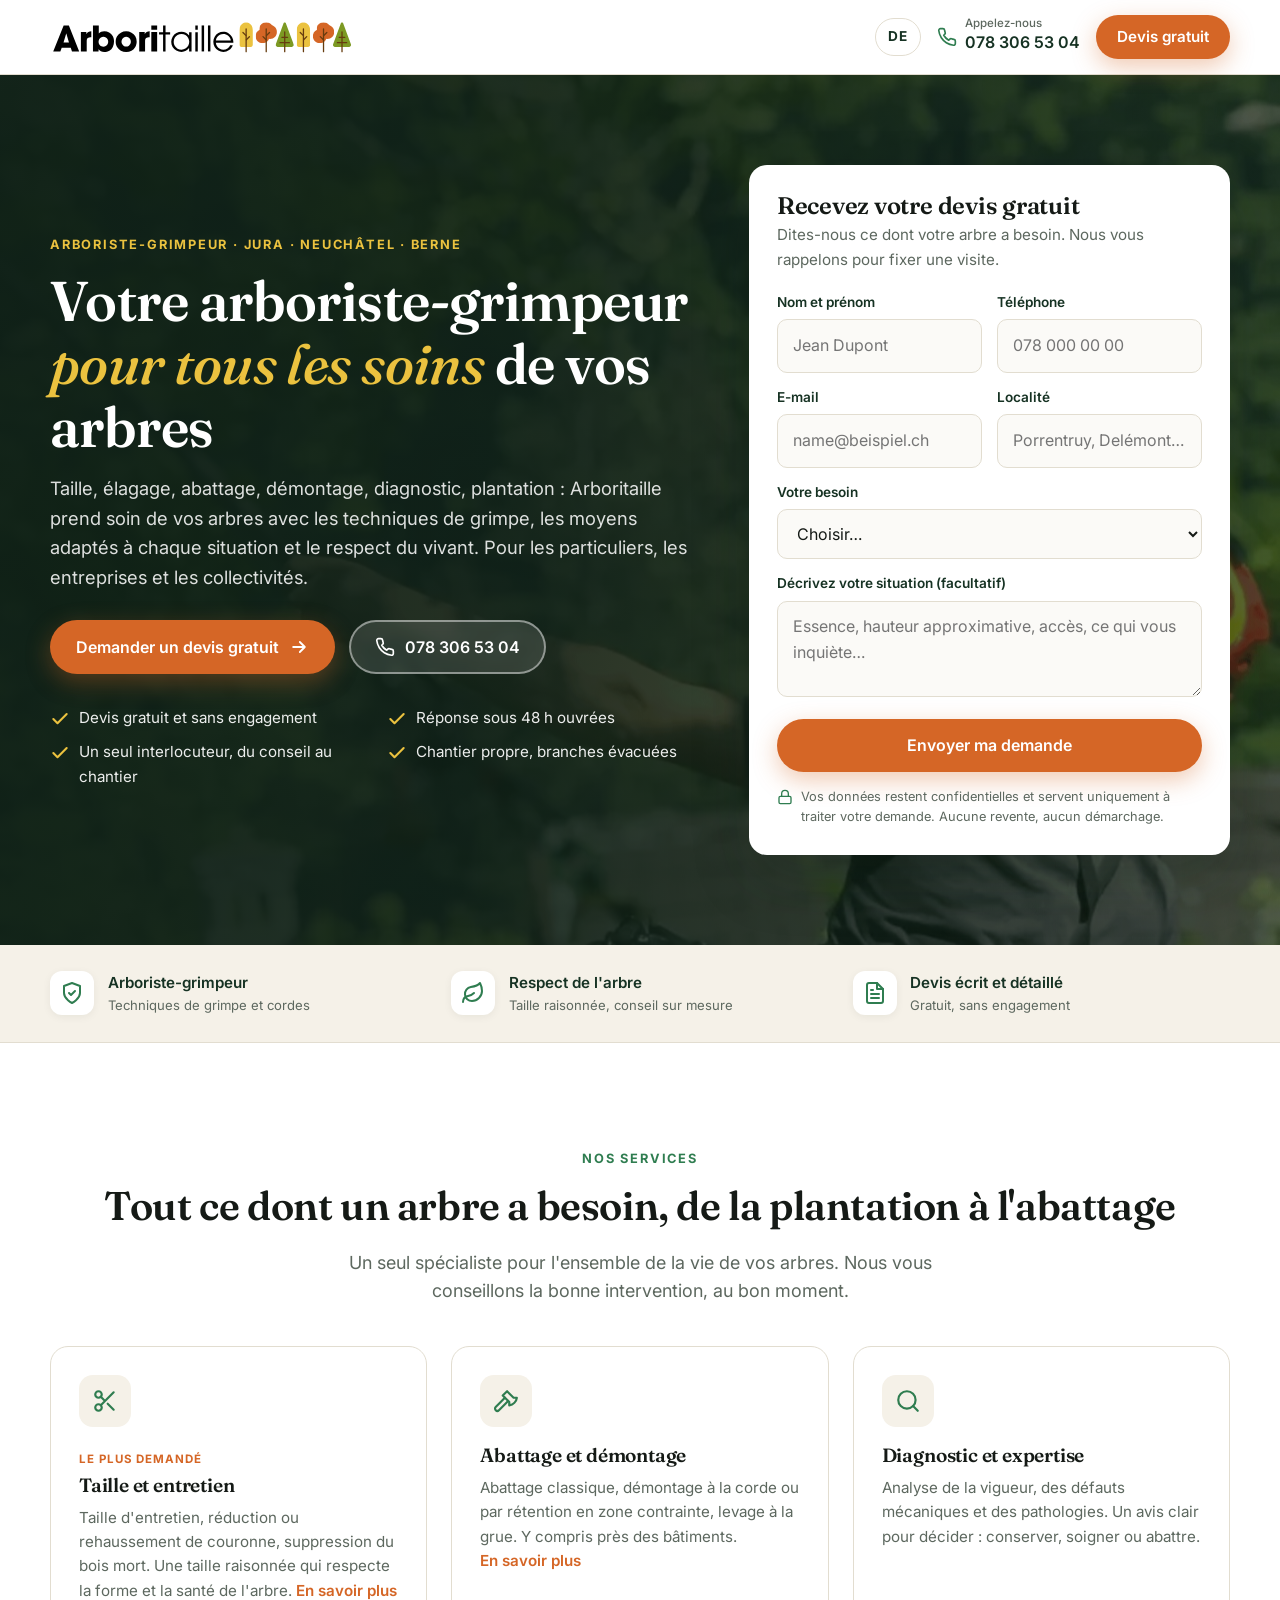
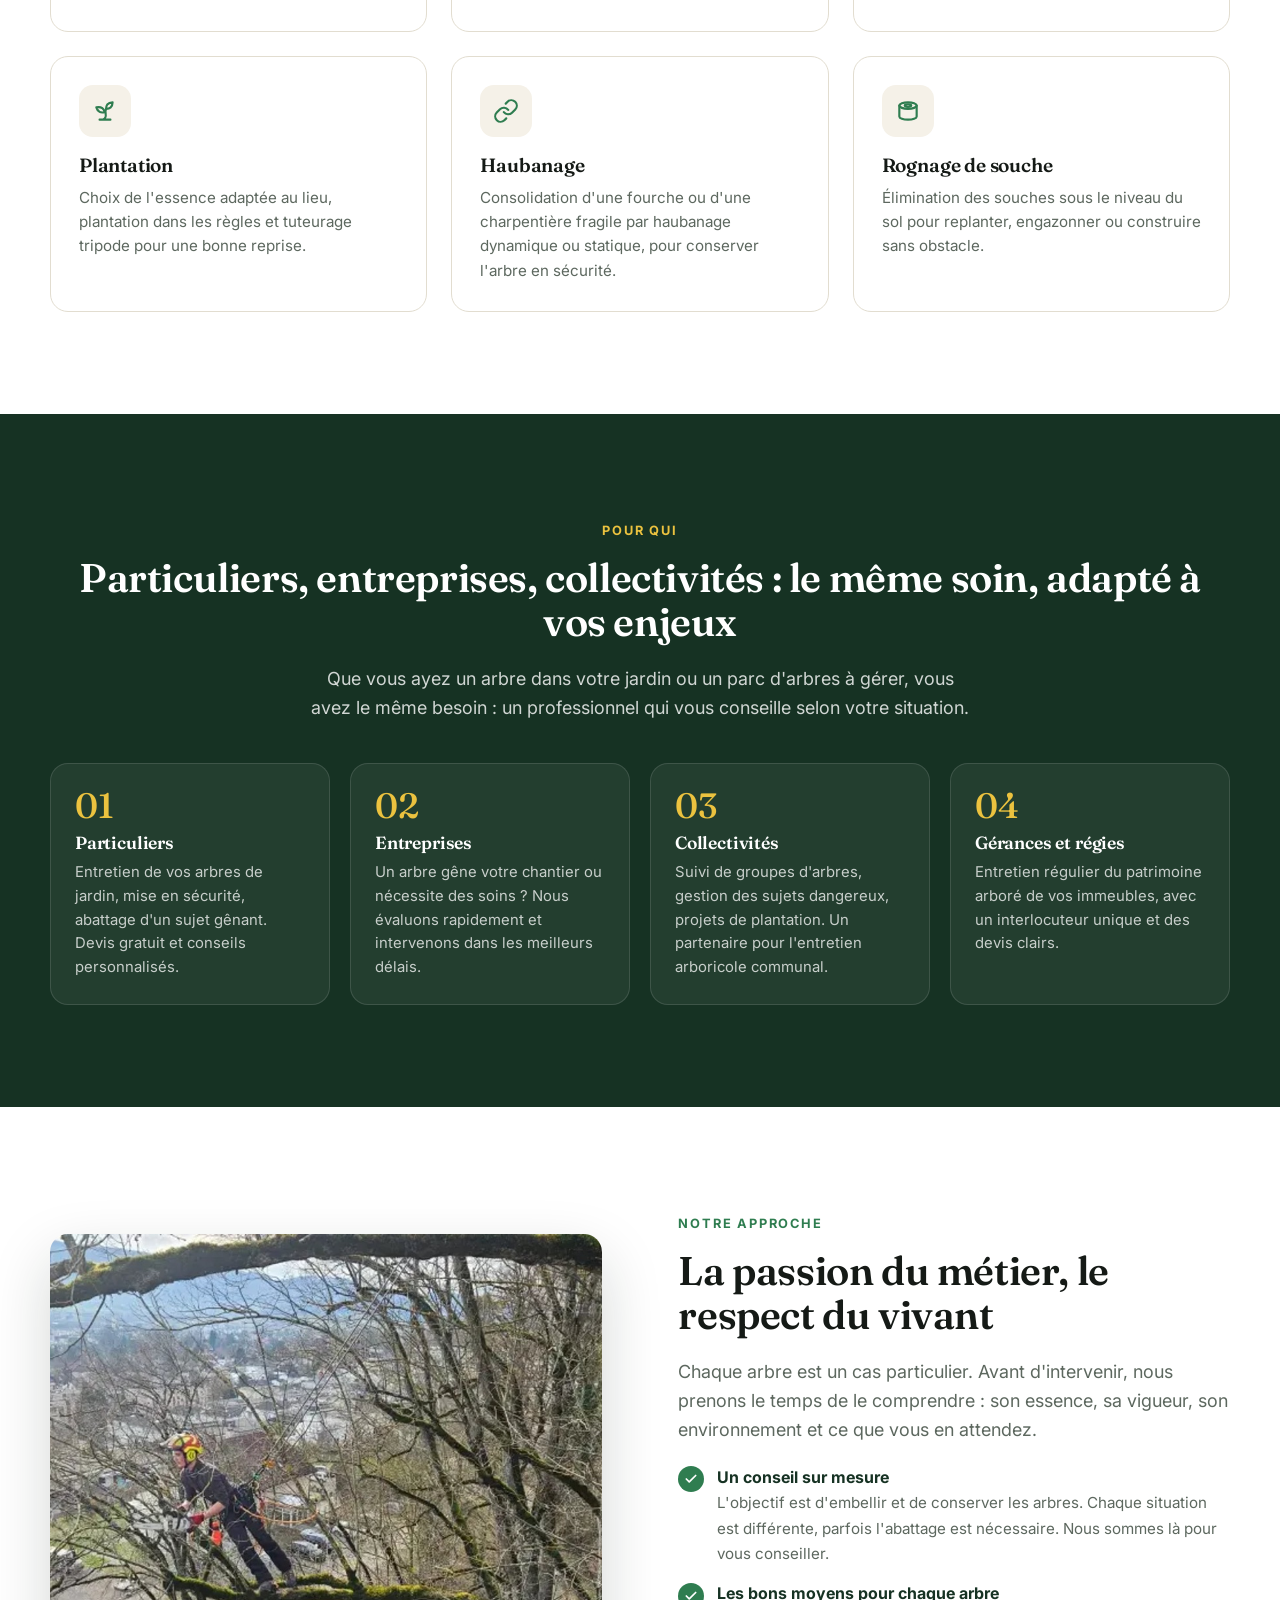
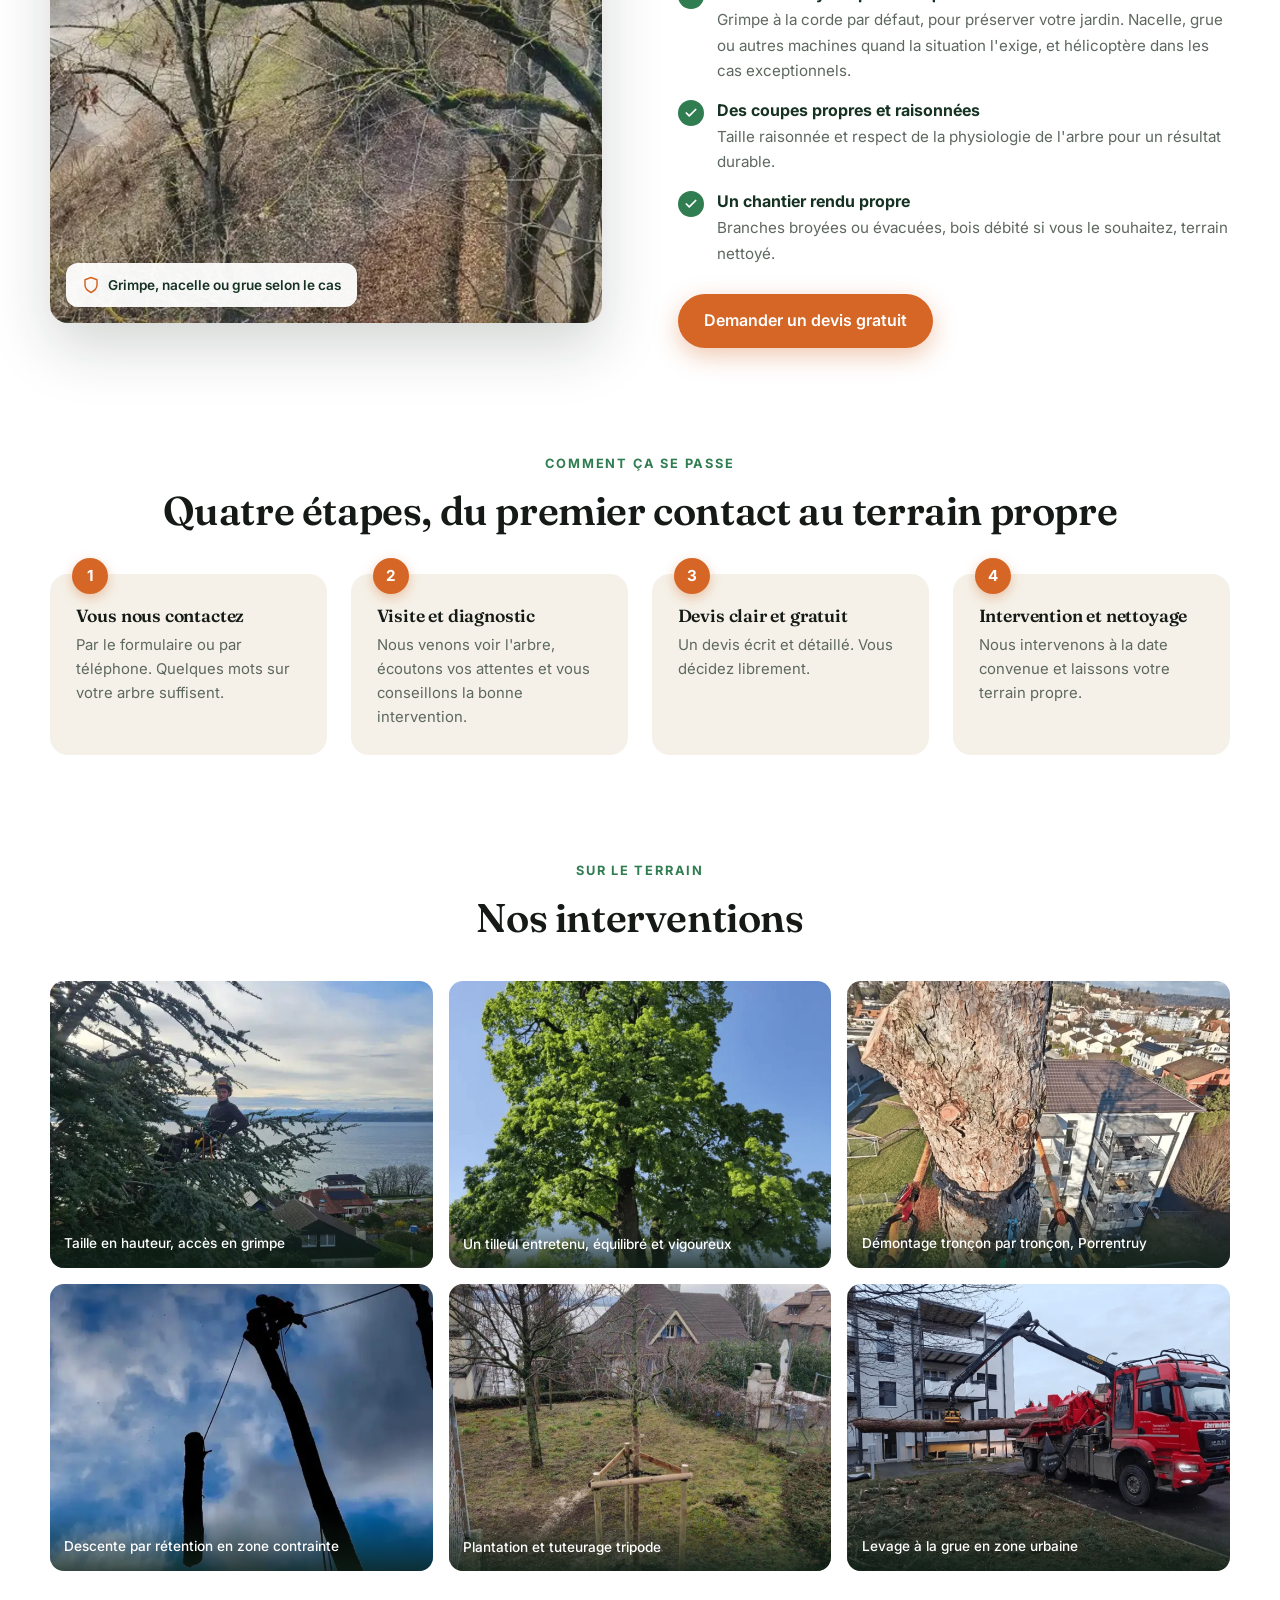
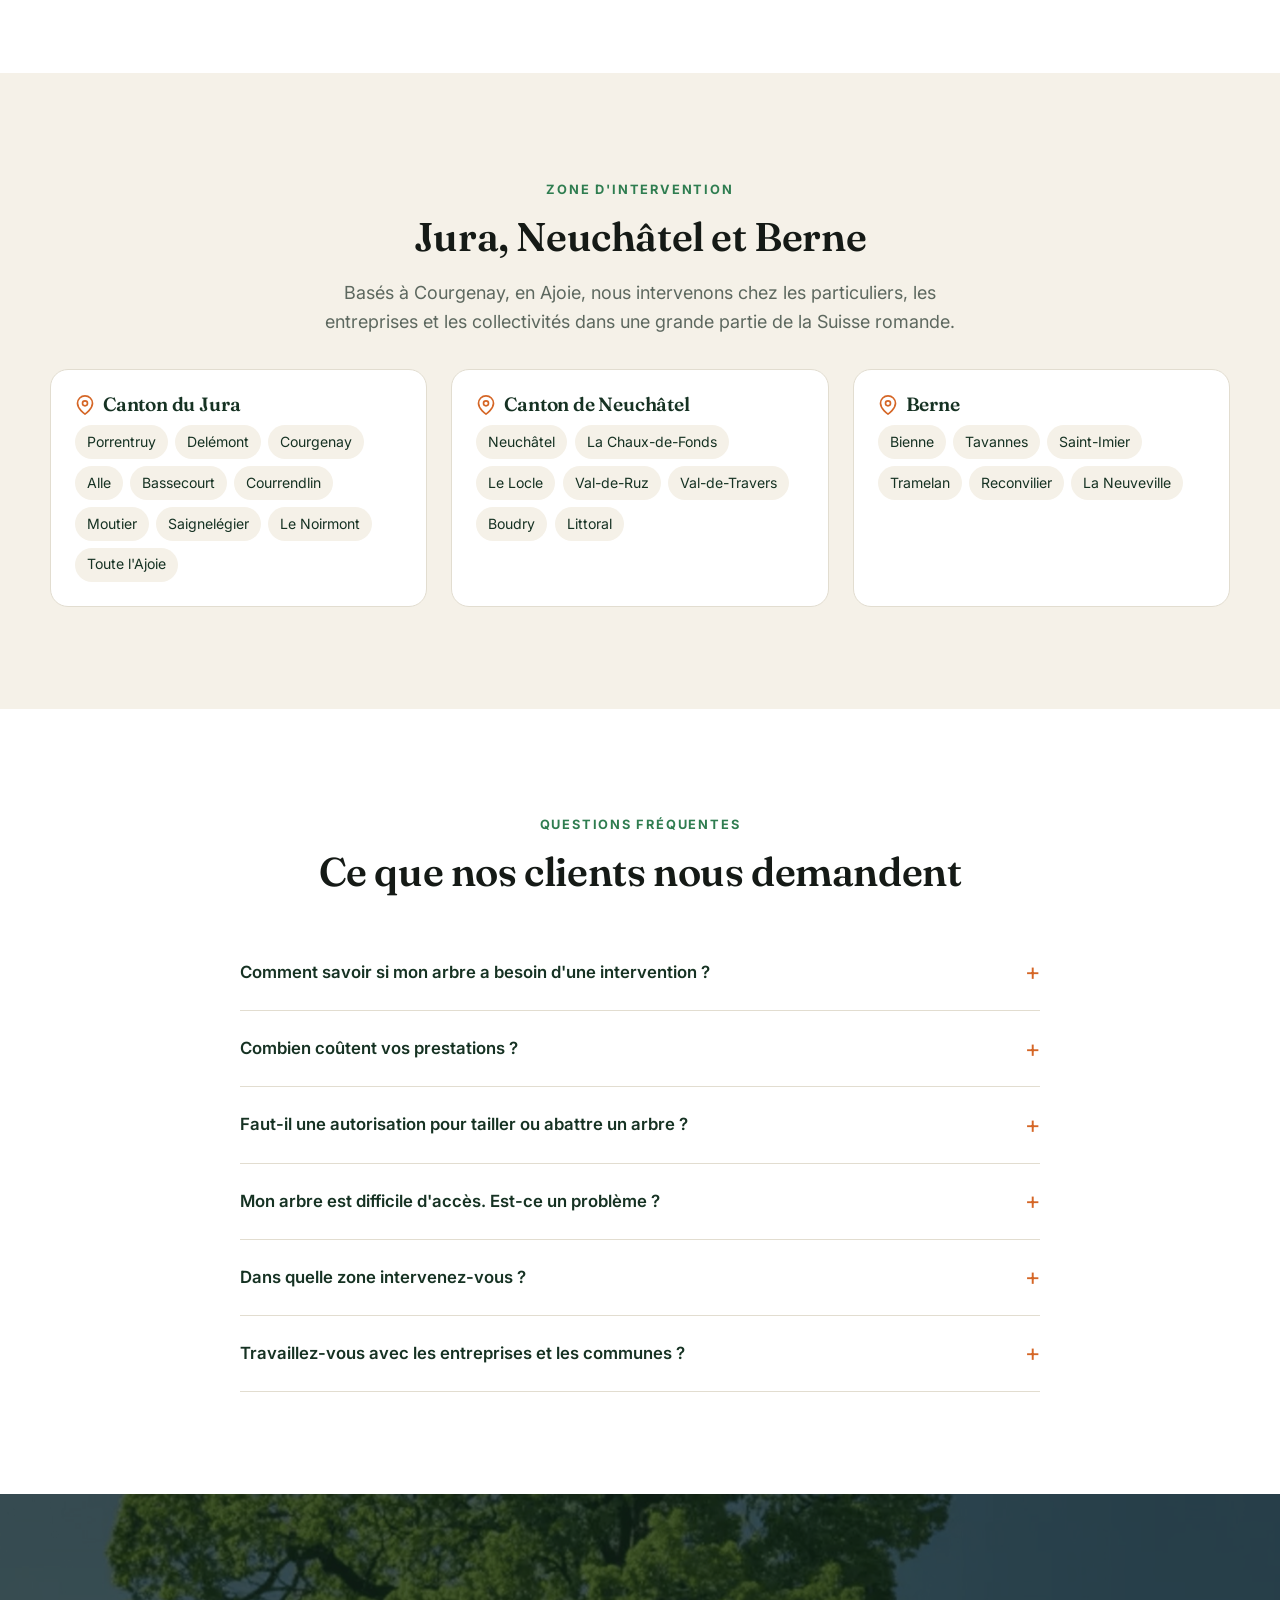
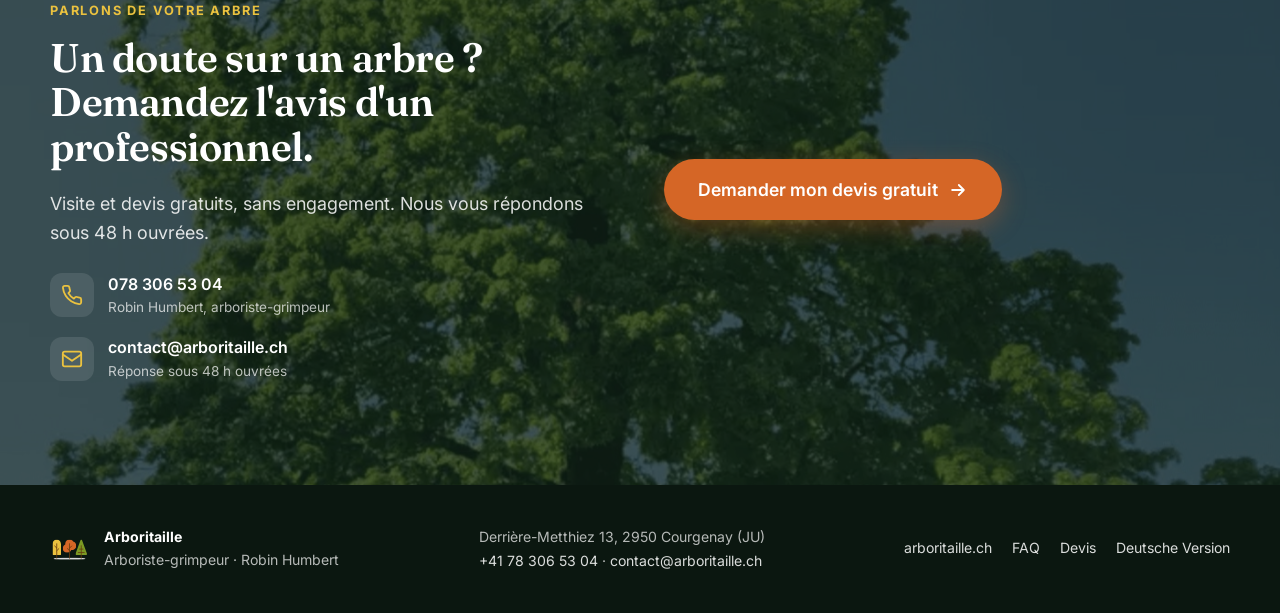
==== index.html @ 7ffaaeb6 "Version allemande (de-CH) des trois pages, sélecteur de langue, générateur unifié FR/DE Co-Authored-" ====
<!DOCTYPE html>
<html lang="fr-CH">
<head>
<meta charset="utf-8">
<meta name="viewport" content="width=device-width, initial-scale=1">
<title>Arboriste-grimpeur Jura, Neuchâtel, Berne – Taille, abattage, soins aux arbres | Arboritaille</title>
<meta name="description" content="Arboritaille, arboriste-grimpeur à Courgenay : taille, élagage, abattage, démontage, diagnostic et plantation d'arbres. Devis gratuit dans le Jura, Neuchâtel et Berne.">
<meta name="robots" content="noindex, follow">
<link rel="alternate" hreflang="fr-CH" href="https://page.arboritaille.ch/index.html">
<link rel="alternate" hreflang="de-CH" href="https://page.arboritaille.ch/de/index.html">
<link rel="icon" href="img/logo-entreprise-icon-sans-fond.svg" type="image/svg+xml">
<link rel="preconnect" href="https://fonts.googleapis.com">
<link rel="preconnect" href="https://fonts.gstatic.com" crossorigin>
<link href="https://fonts.googleapis.com/css2?family=Fraunces:opsz,wght@9..144,500;9..144,600;9..144,700&family=Inter:wght@400;500;600;700&display=swap" rel="stylesheet">
<link rel="stylesheet" href="style.css">
<!-- Google Tag Manager : remplacer GTM-XXXXXXX par l'ID du conteneur -->
<!--
<script>(function(w,d,s,l,i){w[l]=w[l]||[];w[l].push({'gtm.start':new Date().getTime(),event:'gtm.js'});var f=d.getElementsByTagName(s)[0],j=d.createElement(s),dl=l!='dataLayer'?'&l='+l:'';j.async=true;j.src='https://www.googletagmanager.com/gtm.js?id='+i+dl;f.parentNode.insertBefore(j,f);})(window,document,'script','dataLayer','GTM-XXXXXXX');</script>
-->
</head>
<body>
<header class="header">
  <div class="wrap">
    <a class="logo" href="#top" aria-label="Arboritaille">
      <img src="img/logo-site-arboritaille-sans-ombre.svg" alt="Arboritaille" width="200" height="38">
    </a>
    <div class="header-cta">
      <a class="lang-switch" href="de/index.html" title="Deutsche Version" hreflang="de-CH">DE</a>
      <a class="header-phone" href="tel:+41783065304"><svg viewBox="0 0 24 24" fill="none" stroke="currentColor" stroke-width="2" stroke-linecap="round" stroke-linejoin="round"><path d="M22 16.92v3a2 2 0 0 1-2.18 2 19.8 19.8 0 0 1-8.63-3.07 19.5 19.5 0 0 1-6-6A19.8 19.8 0 0 1 2.12 4.18 2 2 0 0 1 4.11 2h3a2 2 0 0 1 2 1.72c.13.96.36 1.9.7 2.81a2 2 0 0 1-.45 2.11L8.09 9.91a16 16 0 0 0 6 6l1.27-1.27a2 2 0 0 1 2.11-.45c.91.34 1.85.57 2.81.7A2 2 0 0 1 22 16.92z"/></svg><span><small>Appelez-nous</small>078 306 53 04</span></a>
      <a class="btn btn-primary" href="#devis">Devis gratuit</a>
    </div>
  </div>
</header>

<main id="top">

<section class="hero">
  <img class="hero-bg" src="img/arboriste_grimpeur-19.jpg" alt="" fetchpriority="high" style="object-position:62% 30%">
  <div class="wrap">
    <div>
      <span class="eyebrow" style="color:var(--yellow)">Arboriste-grimpeur · Jura · Neuchâtel · Berne</span>
      <h1>Votre arboriste-grimpeur <em>pour tous les soins</em> de vos arbres</h1>
      <p class="lead">Taille, élagage, abattage, démontage, diagnostic, plantation : Arboritaille prend soin de vos arbres avec les techniques de grimpe, les moyens adaptés à chaque situation et le respect du vivant. Pour les particuliers, les entreprises et les collectivités.</p>
      <div class="hero-actions">
        <a class="btn btn-primary" href="#devis">Demander un devis gratuit <svg viewBox="0 0 24 24" fill="none" stroke="currentColor" stroke-width="2.2" stroke-linecap="round" stroke-linejoin="round"><path d="M5 12h14M13 6l6 6-6 6"/></svg></a>
        <a class="btn btn-ghost" href="tel:+41783065304"><svg viewBox="0 0 24 24" fill="none" stroke="currentColor" stroke-width="2" stroke-linecap="round" stroke-linejoin="round"><path d="M22 16.92v3a2 2 0 0 1-2.18 2 19.8 19.8 0 0 1-8.63-3.07 19.5 19.5 0 0 1-6-6A19.8 19.8 0 0 1 2.12 4.18 2 2 0 0 1 4.11 2h3a2 2 0 0 1 2 1.72c.13.96.36 1.9.7 2.81a2 2 0 0 1-.45 2.11L8.09 9.91a16 16 0 0 0 6 6l1.27-1.27a2 2 0 0 1 2.11-.45c.91.34 1.85.57 2.81.7A2 2 0 0 1 22 16.92z"/></svg> 078 306 53 04</a>
      </div>
      
      <ul class="hero-points"><li><svg viewBox="0 0 24 24" fill="none" stroke="currentColor" stroke-width="2.5" stroke-linecap="round" stroke-linejoin="round"><path d="M20 6 9 17l-5-5"/></svg>Devis gratuit et sans engagement</li><li><svg viewBox="0 0 24 24" fill="none" stroke="currentColor" stroke-width="2.5" stroke-linecap="round" stroke-linejoin="round"><path d="M20 6 9 17l-5-5"/></svg>Réponse sous 48 h ouvrées</li><li><svg viewBox="0 0 24 24" fill="none" stroke="currentColor" stroke-width="2.5" stroke-linecap="round" stroke-linejoin="round"><path d="M20 6 9 17l-5-5"/></svg>Un seul interlocuteur, du conseil au chantier</li><li><svg viewBox="0 0 24 24" fill="none" stroke="currentColor" stroke-width="2.5" stroke-linecap="round" stroke-linejoin="round"><path d="M20 6 9 17l-5-5"/></svg>Chantier propre, branches évacuées</li></ul>
    </div>
    <div class="form-card" id="devis">
      <h2>Recevez votre devis gratuit</h2>
      <p class="sub">Dites-nous ce dont votre arbre a besoin. Nous vous rappelons pour fixer une visite.</p>
      <form action="https://formsubmit.co/contact@arboritaille.ch" method="POST">
        <input type="hidden" name="_subject" value="Nouvelle demande de devis – Arboritaille">
        <input type="hidden" name="_template" value="table">
        <input type="hidden" name="_captcha" value="false">
        <input type="hidden" name="_next" value="https://page.arboritaille.ch/merci.html?lp=index">
        <input type="hidden" name="Source" value="Landing page Google Ads – index">
        <input type="hidden" name="Langue du client" value="Français">
        <input type="text" name="_honey" class="honeypot" tabindex="-1" autocomplete="off">
        <div class="field-row">
          <div class="field"><label for="nom">Nom et prénom</label><input id="nom" name="Nom" type="text" required autocomplete="name" placeholder="Jean Dupont"></div>
          <div class="field"><label for="tel">Téléphone</label><input id="tel" name="Téléphone" type="tel" required autocomplete="tel" placeholder="078 000 00 00"></div>
        </div>
        <div class="field-row">
          <div class="field"><label for="email">E-mail</label><input id="email" name="Email" type="email" required autocomplete="email" placeholder="name@beispiel.ch"></div>
          <div class="field"><label for="localite">Localité</label><input id="localite" name="Localité" type="text" required autocomplete="address-level2" placeholder="Porrentruy, Delémont…"></div>
        </div>
        <div class="field"><label for="besoin">Votre besoin</label>
          <select id="besoin" name="Besoin" required><option value="" disabled selected>Choisir…</option><option>Taille et entretien</option><option>Abattage ou démontage</option><option>Diagnostic / expertise d'un arbre</option><option>Plantation</option><option>Haubanage / consolidation</option><option>Rognage de souche</option><option>Je ne sais pas encore, j'ai besoin d'un conseil</option></select>
        </div>
        <div class="field"><label for="msg">Décrivez votre situation (facultatif)</label><textarea id="msg" name="Message" placeholder="Essence, hauteur approximative, accès, ce qui vous inquiète…"></textarea></div>
        <button class="btn btn-primary btn-block" type="submit">Envoyer ma demande</button>
        
        <p class="form-note"><svg viewBox="0 0 24 24" fill="none" stroke="currentColor" stroke-width="2" stroke-linecap="round" stroke-linejoin="round"><rect x="3" y="11" width="18" height="11" rx="2"/><path d="M7 11V7a5 5 0 0 1 10 0v4"/></svg> Vos données restent confidentielles et servent uniquement à traiter votre demande. Aucune revente, aucun démarchage.</p>
      </form>
    </div>
  </div>
</section>
<section class="trust"><div class="wrap"><div class="trust-item"><div class="ic"><svg viewBox="0 0 24 24" fill="none" stroke="currentColor" stroke-width="2" stroke-linecap="round" stroke-linejoin="round"><path d="M12 22s8-4 8-10V5l-8-3-8 3v7c0 6 8 10 8 10z"/><path d="m9 12 2 2 4-4"/></svg></div><div>Arboriste-grimpeur<small>Techniques de grimpe et cordes</small></div></div><div class="trust-item"><div class="ic"><svg viewBox="0 0 24 24" fill="none" stroke="currentColor" stroke-width="2" stroke-linecap="round" stroke-linejoin="round"><path d="M11 20A7 7 0 0 1 9.8 6.1C15.5 5 17 4.48 19 2c1 2 2 4.18 2 8 0 5.5-4.78 10-10 10z"/><path d="M2 21c0-3 1.85-5.36 5.08-6C9.5 14.52 12 13 13 12"/></svg></div><div>Respect de l'arbre<small>Taille raisonnée, conseil sur mesure</small></div></div><div class="trust-item"><div class="ic"><svg viewBox="0 0 24 24" fill="none" stroke="currentColor" stroke-width="2" stroke-linecap="round" stroke-linejoin="round"><path d="M14 2H6a2 2 0 0 0-2 2v16a2 2 0 0 0 2 2h12a2 2 0 0 0 2-2V8z"/><path d="M14 2v6h6M16 13H8M16 17H8M10 9H8"/></svg></div><div>Devis écrit et détaillé<small>Gratuit, sans engagement</small></div></div></div></section>
<section class="section" id="prestations"><div class="wrap">
  <div class="center"><span class="eyebrow">Nos services</span><h2>Tout ce dont un arbre a besoin, de la plantation à l'abattage</h2><p class="lead">Un seul spécialiste pour l'ensemble de la vie de vos arbres. Nous vous conseillons la bonne intervention, au bon moment.</p></div>
  <div class="services-grid"><div class="card"><div class="ic"><svg viewBox="0 0 24 24" fill="none" stroke="currentColor" stroke-width="2" stroke-linecap="round" stroke-linejoin="round"><circle cx="6" cy="6" r="3"/><circle cx="6" cy="18" r="3"/><path d="M20 4 8.12 15.88M14.47 14.48 20 20M8.12 8.12 12 12"/></svg></div><span class="card-tag">Le plus demandé</span><h3>Taille et entretien</h3><p>Taille d'entretien, réduction ou rehaussement de couronne, suppression du bois mort. Une taille raisonnée qui respecte la forme et la santé de l'arbre. <a href="taille.html">En savoir plus</a></p></div><div class="card"><div class="ic"><svg viewBox="0 0 24 24" fill="none" stroke="currentColor" stroke-width="2" stroke-linecap="round" stroke-linejoin="round"><path d="m14 12-8.5 8.5a2.12 2.12 0 1 1-3-3L11 9"/><path d="M15 13 9 7l4-4 6 6h3a8 8 0 0 1-7 7z"/></svg></div><h3>Abattage et démontage</h3><p>Abattage classique, démontage à la corde ou par rétention en zone contrainte, levage à la grue. Y compris près des bâtiments. <a href="abattage.html">En savoir plus</a></p></div><div class="card"><div class="ic"><svg viewBox="0 0 24 24" fill="none" stroke="currentColor" stroke-width="2" stroke-linecap="round" stroke-linejoin="round"><circle cx="11" cy="11" r="8"/><path d="m21 21-4.3-4.3"/></svg></div><h3>Diagnostic et expertise</h3><p>Analyse de la vigueur, des défauts mécaniques et des pathologies. Un avis clair pour décider : conserver, soigner ou abattre.</p></div><div class="card"><div class="ic"><svg viewBox="0 0 24 24" fill="none" stroke="currentColor" stroke-width="2" stroke-linecap="round" stroke-linejoin="round"><path d="M7 20h10M10 20c5.5-2.5.8-6.4 3-10"/><path d="M9.5 9.4c1.1.8 1.8 2.2 2.3 3.7-2 .4-3.5.4-4.8-.3-1.2-.6-2.3-1.9-3-4.2 2.8-.5 4.4 0 5.5.8z"/><path d="M14.1 6a7 7 0 0 0-1.1 4c1.9-.1 3.3-.6 4.3-1.4 1-1 1.6-2.3 1.7-4.6-2.7.1-4 1-4.9 2z"/></svg></div><h3>Plantation</h3><p>Choix de l'essence adaptée au lieu, plantation dans les règles et tuteurage tripode pour une bonne reprise.</p></div><div class="card"><div class="ic"><svg viewBox="0 0 24 24" fill="none" stroke="currentColor" stroke-width="2" stroke-linecap="round" stroke-linejoin="round"><path d="M10 13a5 5 0 0 0 7.54.54l3-3a5 5 0 0 0-7.07-7.07l-1.72 1.71"/><path d="M14 11a5 5 0 0 0-7.54-.54l-3 3a5 5 0 0 0 7.07 7.07l1.71-1.71"/></svg></div><h3>Haubanage</h3><p>Consolidation d'une fourche ou d'une charpentière fragile par haubanage dynamique ou statique, pour conserver l'arbre en sécurité.</p></div><div class="card"><div class="ic"><svg viewBox="0 0 24 24" fill="none" stroke="currentColor" stroke-width="2" stroke-linecap="round" stroke-linejoin="round"><ellipse cx="12" cy="7" rx="8" ry="3"/><path d="M4 7v10c0 1.7 3.6 3 8 3s8-1.3 8-3V7"/><ellipse cx="12" cy="7" rx="3" ry="1.2"/></svg></div><h3>Rognage de souche</h3><p>Élimination des souches sous le niveau du sol pour replanter, engazonner ou construire sans obstacle.</p></div></div>
</div></section>
<section class="section why"><div class="wrap">
  <div class="center"><span class="eyebrow">Pour qui</span><h2>Particuliers, entreprises, collectivités : le même soin, adapté à vos enjeux</h2><p class="lead">Que vous ayez un arbre dans votre jardin ou un parc d'arbres à gérer, vous avez le même besoin : un professionnel qui vous conseille selon votre situation.</p></div>
  <div class="why-grid"><div class="why-item"><div class="num">01</div><h3>Particuliers</h3><p>Entretien de vos arbres de jardin, mise en sécurité, abattage d'un sujet gênant. Devis gratuit et conseils personnalisés.</p></div><div class="why-item"><div class="num">02</div><h3>Entreprises</h3><p>Un arbre gêne votre chantier ou nécessite des soins ? Nous évaluons rapidement et intervenons dans les meilleurs délais.</p></div><div class="why-item"><div class="num">03</div><h3>Collectivités</h3><p>Suivi de groupes d'arbres, gestion des sujets dangereux, projets de plantation. Un partenaire pour l'entretien arboricole communal.</p></div><div class="why-item"><div class="num">04</div><h3>Gérances et régies</h3><p>Entretien régulier du patrimoine arboré de vos immeubles, avec un interlocuteur unique et des devis clairs.</p></div></div>
</div></section>
<section class="section"><div class="wrap split">
  <div class="split-img"><img src="img/arboriste_grimpeur-2.jpg" alt="Arboriste-grimpeur dans la couronne d'un grand arbre" loading="lazy"><div class="badge"><svg viewBox="0 0 24 24" fill="none" stroke="currentColor" stroke-width="2" stroke-linecap="round" stroke-linejoin="round"><path d="M12 22s8-4 8-10V5l-8-3-8 3v7c0 6 8 10 8 10z"/></svg> Grimpe, nacelle ou grue selon le cas</div></div>
  <div><span class="eyebrow">Notre approche</span><h2>La passion du métier, le respect du vivant</h2><p class="lead">Chaque arbre est un cas particulier. Avant d'intervenir, nous prenons le temps de le comprendre : son essence, sa vigueur, son environnement et ce que vous en attendez.</p>
    <ul class="check-list"><li><span class="ck"><svg viewBox="0 0 24 24" fill="none" stroke="currentColor" stroke-width="3" stroke-linecap="round" stroke-linejoin="round"><path d="M20 6 9 17l-5-5"/></svg></span><div><strong>Un conseil sur mesure</strong><span>L'objectif est d'embellir et de conserver les arbres. Chaque situation est différente, parfois l'abattage est nécessaire. Nous sommes là pour vous conseiller.</span></div></li><li><span class="ck"><svg viewBox="0 0 24 24" fill="none" stroke="currentColor" stroke-width="3" stroke-linecap="round" stroke-linejoin="round"><path d="M20 6 9 17l-5-5"/></svg></span><div><strong>Les bons moyens pour chaque arbre</strong><span>Grimpe à la corde par défaut, pour préserver votre jardin. Nacelle, grue ou autres machines quand la situation l'exige, et hélicoptère dans les cas exceptionnels.</span></div></li><li><span class="ck"><svg viewBox="0 0 24 24" fill="none" stroke="currentColor" stroke-width="3" stroke-linecap="round" stroke-linejoin="round"><path d="M20 6 9 17l-5-5"/></svg></span><div><strong>Des coupes propres et raisonnées</strong><span>Taille raisonnée et respect de la physiologie de l'arbre pour un résultat durable.</span></div></li><li><span class="ck"><svg viewBox="0 0 24 24" fill="none" stroke="currentColor" stroke-width="3" stroke-linecap="round" stroke-linejoin="round"><path d="M20 6 9 17l-5-5"/></svg></span><div><strong>Un chantier rendu propre</strong><span>Branches broyées ou évacuées, bois débité si vous le souhaitez, terrain nettoyé.</span></div></li></ul>
    <a class="btn btn-primary" href="#devis">Demander un devis gratuit</a>
  </div>
</div></section>
<section class="section" style="padding-top:0"><div class="wrap">
  <div class="center"><span class="eyebrow">Comment ça se passe</span><h2>Quatre étapes, du premier contact au terrain propre</h2></div>
  <div class="steps"><div class="step"><h3>Vous nous contactez</h3><p>Par le formulaire ou par téléphone. Quelques mots sur votre arbre suffisent.</p></div><div class="step"><h3>Visite et diagnostic</h3><p>Nous venons voir l'arbre, écoutons vos attentes et vous conseillons la bonne intervention.</p></div><div class="step"><h3>Devis clair et gratuit</h3><p>Un devis écrit et détaillé. Vous décidez librement.</p></div><div class="step"><h3>Intervention et nettoyage</h3><p>Nous intervenons à la date convenue et laissons votre terrain propre.</p></div></div>
</div></section>
<section class="section" style="padding-top:0"><div class="wrap">
  <div class="center"><span class="eyebrow">Sur le terrain</span><h2>Nos interventions</h2></div>
  <div class="gallery"><figure><img src="img/arboriste_grimpeur-3.jpg" alt="Arboriste-grimpeur au sommet d'un cèdre" loading="lazy"><figcaption>Taille en hauteur, accès en grimpe</figcaption></figure><figure><img src="img/grand_tilleul.jpg" alt="Grand tilleul sain après entretien" loading="lazy"><figcaption>Un tilleul entretenu, équilibré et vigoureux</figcaption></figure><figure><img src="img/demontage_arbre_porrentruy.jpg" alt="Démontage d'un grand arbre à Porrentruy" loading="lazy"><figcaption>Démontage tronçon par tronçon, Porrentruy</figcaption></figure><figure><img src="img/demontage_d-arbre_retention.jpg" alt="Démontage par rétention" loading="lazy"><figcaption>Descente par rétention en zone contrainte</figcaption></figure><figure><img src="img/plantation_arbre.jpg" alt="Jeune arbre planté avec tuteurage tripode" loading="lazy"><figcaption>Plantation et tuteurage tripode</figcaption></figure><figure><img src="img/abattage_arbre_porrentruy-6.jpg" alt="Grue lors d'un abattage" loading="lazy"><figcaption>Levage à la grue en zone urbaine</figcaption></figure></div>
</div></section>
<section class="section zone" id="zone"><div class="wrap">
  <div class="center"><span class="eyebrow">Zone d'intervention</span><h2>Jura, Neuchâtel et Berne</h2><p class="lead">Basés à Courgenay, en Ajoie, nous intervenons chez les particuliers, les entreprises et les collectivités dans une grande partie de la Suisse romande.</p></div>
  <div class="zone-grid"><div class="zone-col"><h3><svg viewBox="0 0 24 24" fill="none" stroke="currentColor" stroke-width="2" stroke-linecap="round" stroke-linejoin="round"><path d="M21 10c0 7-9 13-9 13s-9-6-9-13a9 9 0 0 1 18 0z"/><circle cx="12" cy="10" r="3"/></svg>Canton du Jura</h3><ul><li>Porrentruy</li><li>Delémont</li><li>Courgenay</li><li>Alle</li><li>Bassecourt</li><li>Courrendlin</li><li>Moutier</li><li>Saignelégier</li><li>Le Noirmont</li><li>Toute l'Ajoie</li></ul></div><div class="zone-col"><h3><svg viewBox="0 0 24 24" fill="none" stroke="currentColor" stroke-width="2" stroke-linecap="round" stroke-linejoin="round"><path d="M21 10c0 7-9 13-9 13s-9-6-9-13a9 9 0 0 1 18 0z"/><circle cx="12" cy="10" r="3"/></svg>Canton de Neuchâtel</h3><ul><li>Neuchâtel</li><li>La Chaux-de-Fonds</li><li>Le Locle</li><li>Val-de-Ruz</li><li>Val-de-Travers</li><li>Boudry</li><li>Littoral</li></ul></div><div class="zone-col"><h3><svg viewBox="0 0 24 24" fill="none" stroke="currentColor" stroke-width="2" stroke-linecap="round" stroke-linejoin="round"><path d="M21 10c0 7-9 13-9 13s-9-6-9-13a9 9 0 0 1 18 0z"/><circle cx="12" cy="10" r="3"/></svg>Berne</h3><ul><li>Bienne</li><li>Tavannes</li><li>Saint-Imier</li><li>Tramelan</li><li>Reconvilier</li><li>La Neuveville</li></ul></div></div>
</div></section>
<section class="section" id="faq"><div class="wrap">
  <div class="center"><span class="eyebrow">Questions fréquentes</span><h2>Ce que nos clients nous demandent</h2></div>
  <div class="faq"><details><summary>Comment savoir si mon arbre a besoin d'une intervention ?</summary><p>Bois mort dans la couronne, branches qui touchent une toiture, champignons au pied, tronc penché ou fissuré, feuillage clairsemé : autant de signes à ne pas ignorer. Une visite gratuite permet de trancher.</p></details><details><summary>Combien coûtent vos prestations ?</summary><p>Chaque arbre est différent : hauteur, essence, accès, type d'intervention et évacuation du bois font varier le prix. C'est pourquoi nous nous déplaçons gratuitement pour établir un devis écrit et précis.</p></details><details><summary>Faut-il une autorisation pour tailler ou abattre un arbre ?</summary><p>Une taille d'entretien ne nécessite en général aucune démarche. L'abattage, ou une intervention sur un arbre protégé, peut être soumis à autorisation communale. Nous vous guidons dans la démarche.</p></details><details><summary>Mon arbre est difficile d'accès. Est-ce un problème ?</summary><p>Non. Nous travaillons en grimpe, à la corde, ce qui permet d'accéder aux jardins clos, terrains en pente et cours intérieures. Quand c'est nécessaire, nous mobilisons une nacelle, une grue ou d'autres machines, et dans des cas très particuliers un hélicoptère.</p></details><details><summary>Dans quelle zone intervenez-vous ?</summary><p>Dans tout le canton du Jura, le canton de Neuchâtel et Berne.</p></details><details><summary>Travaillez-vous avec les entreprises et les communes ?</summary><p>Oui. Nous accompagnons les entreprises sur leurs chantiers et les collectivités pour la gestion de leur patrimoine arboré : suivi, sécurité, plantations.</p></details></div>
</div></section>
<section class="section cta">
  <img class="cta-bg" src="img/grand_tilleul.jpg" alt="" loading="lazy">
  <div class="wrap">
    <div>
      <span class="eyebrow" style="color:var(--yellow)">Parlons de votre arbre</span>
      <h2>Un doute sur un arbre ? Demandez l'avis d'un professionnel.</h2>
      <p class="lead">Visite et devis gratuits, sans engagement. Nous vous répondons sous 48 h ouvrées.</p>
      <div class="cta-contact">
        <a href="tel:+41783065304"><span class="ic"><svg viewBox="0 0 24 24" fill="none" stroke="currentColor" stroke-width="2" stroke-linecap="round" stroke-linejoin="round"><path d="M22 16.92v3a2 2 0 0 1-2.18 2 19.8 19.8 0 0 1-8.63-3.07 19.5 19.5 0 0 1-6-6A19.8 19.8 0 0 1 2.12 4.18 2 2 0 0 1 4.11 2h3a2 2 0 0 1 2 1.72c.13.96.36 1.9.7 2.81a2 2 0 0 1-.45 2.11L8.09 9.91a16 16 0 0 0 6 6l1.27-1.27a2 2 0 0 1 2.11-.45c.91.34 1.85.57 2.81.7A2 2 0 0 1 22 16.92z"/></svg></span><span>078 306 53 04<small>Robin Humbert, arboriste-grimpeur</small></span></a>
        <a href="mailto:contact@arboritaille.ch"><span class="ic"><svg viewBox="0 0 24 24" fill="none" stroke="currentColor" stroke-width="2" stroke-linecap="round" stroke-linejoin="round"><rect x="2" y="4" width="20" height="16" rx="2"/><path d="m22 7-10 7L2 7"/></svg></span><span>contact@arboritaille.ch<small>Réponse sous 48 h ouvrées</small></span></a>
      </div>
    </div>
    <div><a class="btn btn-primary" href="#devis" style="font-size:1.1rem;padding:1.1rem 2rem">Demander mon devis gratuit <svg viewBox="0 0 24 24" fill="none" stroke="currentColor" stroke-width="2.2" stroke-linecap="round" stroke-linejoin="round"><path d="M5 12h14M13 6l6 6-6 6"/></svg></a></div>
  </div>
</section>

</main>
<footer class="footer">
  <div class="wrap">
    <div class="footer-brand">
      <img src="img/logo-entreprise-icon-sans-fond.svg" alt="" width="40" height="40">
      <div><strong>Arboritaille</strong>Arboriste-grimpeur · Robin Humbert</div>
    </div>
    <address>
      Derrière-Metthiez 13, 2950 Courgenay (JU)<br>
      <a href="tel:+41783065304">+41 78 306 53 04</a> · <a href="mailto:contact@arboritaille.ch">contact@arboritaille.ch</a>
    </address>
    <div class="footer-links">
      <a href="https://arboritaille.ch" rel="noopener">arboritaille.ch</a>
      <a href="#faq">FAQ</a>
      <a href="#devis">Devis</a>
      <a href="de/index.html">Deutsche Version</a>
    </div>
  </div>
</footer>

<div class="callbar">
  <a class="btn btn-outline" href="tel:+41783065304"><svg viewBox="0 0 24 24" fill="none" stroke="currentColor" stroke-width="2" stroke-linecap="round" stroke-linejoin="round"><path d="M22 16.92v3a2 2 0 0 1-2.18 2 19.8 19.8 0 0 1-8.63-3.07 19.5 19.5 0 0 1-6-6A19.8 19.8 0 0 1 2.12 4.18 2 2 0 0 1 4.11 2h3a2 2 0 0 1 2 1.72c.13.96.36 1.9.7 2.81a2 2 0 0 1-.45 2.11L8.09 9.91a16 16 0 0 0 6 6l1.27-1.27a2 2 0 0 1 2.11-.45c.91.34 1.85.57 2.81.7A2 2 0 0 1 22 16.92z"/></svg> Appeler</a>
  <a class="btn btn-primary" href="#devis">Devis gratuit</a>
</div>

</body>
</html>
---- style.css ----
:root{
  --green-950:#0f2017;
  --green-900:#163223;
  --green-700:#1f5136;
  --green-500:#2f7d50;
  --leaf:#7c9923;
  --orange:#d56626;
  --orange-dark:#b5521b;
  --yellow:#ebc23f;
  --sand:#f5f1e8;
  --sand-dark:#ebe5d6;
  --white:#ffffff;
  --ink:#151a16;
  --muted:#5d685f;
  --line:#e2ddd0;
  --radius:18px;
  --shadow:0 10px 30px rgba(15,32,23,.10);
  --shadow-lg:0 24px 60px rgba(15,32,23,.18);
  --font-head:"Fraunces",Georgia,"Times New Roman",serif;
  --font-body:"Inter",system-ui,-apple-system,"Segoe UI",Roboto,sans-serif;
}
*{box-sizing:border-box}
html{scroll-behavior:smooth;-webkit-text-size-adjust:100%}
body{margin:0;font-family:var(--font-body);color:var(--ink);background:var(--white);line-height:1.6;font-size:16px}
img{max-width:100%;display:block}
a{color:inherit}
h1,h2,h3{font-family:var(--font-head);line-height:1.12;margin:0 0 .5em;font-weight:600;letter-spacing:-.01em}
h1{font-size:clamp(2.1rem,4.6vw,3.5rem)}
h2{font-size:clamp(1.7rem,3.2vw,2.5rem)}
h3{font-size:1.2rem;font-weight:600}
p{margin:0 0 1em}
.wrap{width:min(1180px,100% - 2.5rem);margin-inline:auto}
.section{padding-block:clamp(3.5rem,8vw,6.5rem)}
.eyebrow{display:inline-block;font-size:.8rem;font-weight:700;letter-spacing:.14em;text-transform:uppercase;color:var(--green-500);margin-bottom:.9rem}
.lead{font-size:1.125rem;color:var(--muted);max-width:60ch}
.center{text-align:center}
.center .lead{margin-inline:auto}

/* Buttons */
.btn{display:inline-flex;align-items:center;justify-content:center;gap:.6rem;padding:.95rem 1.5rem;border-radius:999px;font-weight:600;font-size:1rem;text-decoration:none;border:2px solid transparent;cursor:pointer;transition:transform .15s ease,box-shadow .15s ease,background .15s ease;line-height:1.2;font-family:var(--font-body)}
.btn svg{width:20px;height:20px;flex:none}
.btn-primary{background:var(--orange);color:#fff;box-shadow:0 8px 24px rgba(213,102,38,.35)}
.btn-primary:hover{background:var(--orange-dark);transform:translateY(-1px)}
.btn-ghost{background:rgba(255,255,255,.12);color:#fff;border-color:rgba(255,255,255,.45);backdrop-filter:blur(6px)}
.btn-ghost:hover{background:rgba(255,255,255,.2)}
.btn-outline{background:#fff;color:var(--green-900);border-color:var(--green-900)}
.btn-outline:hover{background:var(--green-900);color:#fff}
.btn-block{width:100%}

/* Header */
.header{position:sticky;top:0;z-index:50;background:rgba(255,255,255,.92);backdrop-filter:blur(10px);border-bottom:1px solid var(--line)}
.header .wrap{display:flex;align-items:center;justify-content:space-between;gap:1rem;height:74px}
.logo img{height:38px;width:auto}
.header-cta{display:flex;align-items:center;gap:1rem}
.header-phone{display:flex;align-items:center;gap:.5rem;text-decoration:none;font-weight:600;color:var(--green-900)}
.header-phone svg{width:20px;height:20px;color:var(--green-500)}
.header-phone small{display:block;font-size:.72rem;font-weight:500;color:var(--muted);line-height:1}
.header .btn{padding:.7rem 1.2rem;font-size:.95rem}
@media (max-width:720px){
  .header-phone span{display:none}
  .header .btn-primary{display:none}
}

/* Hero */
.hero{position:relative;color:#fff;background:var(--green-950);overflow:hidden}
.hero-bg{position:absolute;inset:0;width:100%;height:100%;object-fit:cover;object-position:62% 30%;opacity:.55}
.hero::after{content:"";position:absolute;inset:0;background:linear-gradient(100deg,rgba(15,32,23,.96) 0%,rgba(15,32,23,.82) 42%,rgba(15,32,23,.35) 100%)}
.hero .wrap{position:relative;z-index:1;display:grid;grid-template-columns:1.15fr .85fr;gap:3rem;align-items:center;padding-block:clamp(3rem,7vw,6rem)}
.hero h1{color:#fff;margin-bottom:1rem}
.hero h1 em{font-style:italic;color:var(--yellow);font-weight:500}
.hero .lead{color:rgba(255,255,255,.86);font-size:1.15rem;margin-bottom:1.75rem}
.hero-actions{display:flex;flex-wrap:wrap;gap:.9rem;margin-bottom:2rem}
.hero-points{display:grid;grid-template-columns:repeat(2,1fr);gap:.6rem 1.5rem;padding:0;margin:0;list-style:none;font-size:.95rem}
.hero-points li{display:flex;align-items:flex-start;gap:.55rem;color:rgba(255,255,255,.92)}
.hero-points svg{width:20px;height:20px;flex:none;color:var(--yellow);margin-top:.15rem}

/* Form card */
.form-card{background:#fff;color:var(--ink);border-radius:var(--radius);padding:1.75rem;box-shadow:var(--shadow-lg)}
.form-card h2{font-size:1.5rem;margin-bottom:.25rem}
.form-card .sub{color:var(--muted);font-size:.95rem;margin-bottom:1.25rem}
.field{margin-bottom:.9rem}
.field label{display:block;font-size:.85rem;font-weight:600;margin-bottom:.35rem;color:var(--green-900)}
.field input,.field select,.field textarea{width:100%;padding:.8rem .95rem;border:1.5px solid var(--line);border-radius:10px;font:inherit;font-size:1rem;background:#fbfaf7;color:var(--ink);transition:border-color .15s,box-shadow .15s}
.field input:focus,.field select:focus,.field textarea:focus{outline:none;border-color:var(--green-500);box-shadow:0 0 0 4px rgba(47,125,80,.15);background:#fff}
.field textarea{min-height:96px;resize:vertical}
.field-row{display:grid;grid-template-columns:1fr 1fr;gap:.9rem}
.form-note{font-size:.8rem;color:var(--muted);margin:.9rem 0 0;display:flex;gap:.5rem;align-items:flex-start}
.form-note svg{width:16px;height:16px;flex:none;margin-top:.15rem;color:var(--green-500)}
.honeypot{position:absolute;left:-9999px;opacity:0;height:0;width:0}

/* Trust bar */
.trust{background:var(--sand);border-bottom:1px solid var(--line)}
.trust .wrap{display:grid;grid-template-columns:repeat(3,1fr);gap:1.5rem;padding-block:1.6rem}
.trust-item{display:flex;align-items:center;gap:.85rem;font-weight:600;font-size:.95rem;color:var(--green-900)}
.trust-item .ic{flex:none;width:44px;height:44px;border-radius:12px;background:#fff;display:grid;place-items:center;color:var(--green-500);box-shadow:0 2px 8px rgba(15,32,23,.06)}
.trust-item .ic svg{width:24px;height:24px}
.trust-item small{display:block;font-weight:400;color:var(--muted);font-size:.82rem}

/* Services */
.services-grid{display:grid;grid-template-columns:repeat(3,1fr);gap:1.5rem;margin-top:2.5rem}
.card{background:#fff;border:1px solid var(--line);border-radius:var(--radius);padding:1.75rem;transition:transform .2s,box-shadow .2s}
.card:hover{transform:translateY(-3px);box-shadow:var(--shadow)}
.card .ic{width:52px;height:52px;border-radius:14px;background:var(--sand);display:grid;place-items:center;color:var(--green-500);margin-bottom:1.1rem}
.card .ic svg{width:26px;height:26px}
.card p{color:var(--muted);font-size:.95rem;margin:0}
.card-tag{display:inline-block;font-size:.72rem;font-weight:700;letter-spacing:.08em;text-transform:uppercase;color:var(--orange);margin-bottom:.4rem}

/* Split sections */
.split{display:grid;grid-template-columns:1fr 1fr;gap:clamp(2rem,6vw,5rem);align-items:center}
.split-img{border-radius:var(--radius);overflow:hidden;box-shadow:var(--shadow-lg);aspect-ratio:4/5;position:relative}
.split-img img{width:100%;height:100%;object-fit:cover}
.split-img .badge{position:absolute;left:1rem;bottom:1rem;background:rgba(255,255,255,.95);padding:.7rem 1rem;border-radius:12px;font-size:.85rem;font-weight:600;color:var(--green-900);box-shadow:var(--shadow);display:flex;align-items:center;gap:.5rem}
.split-img .badge svg{width:18px;height:18px;color:var(--orange)}
.check-list{list-style:none;padding:0;margin:1.25rem 0 1.75rem;display:grid;gap:.9rem}
.check-list li{display:flex;gap:.8rem;align-items:flex-start}
.check-list .ck{flex:none;width:26px;height:26px;border-radius:50%;background:var(--green-500);color:#fff;display:grid;place-items:center;margin-top:.1rem}
.check-list .ck svg{width:14px;height:14px}
.check-list strong{display:block;color:var(--green-900)}
.check-list span{color:var(--muted);font-size:.95rem}

/* Why prune */
.why{background:var(--green-900);color:#fff}
.why .eyebrow{color:var(--yellow)}
.why h2{color:#fff}
.why .lead{color:rgba(255,255,255,.8)}
.why-grid{display:grid;grid-template-columns:repeat(4,1fr);gap:1.25rem;margin-top:2.5rem}
.why-item{background:rgba(255,255,255,.06);border:1px solid rgba(255,255,255,.12);border-radius:var(--radius);padding:1.5rem}
.why-item .num{font-family:var(--font-head);font-size:2.2rem;color:var(--yellow);line-height:1;margin-bottom:.6rem;font-weight:500}
.why-item h3{color:#fff;font-size:1.1rem}
.why-item p{color:rgba(255,255,255,.75);font-size:.93rem;margin:0}

/* Process */
.steps{display:grid;grid-template-columns:repeat(4,1fr);gap:1.5rem;margin-top:2.5rem;counter-reset:step}
.step{position:relative;padding:1.6rem;border-radius:var(--radius);background:var(--sand)}
.step::before{counter-increment:step;content:counter(step);position:absolute;top:-16px;left:1.4rem;width:36px;height:36px;border-radius:50%;background:var(--orange);color:#fff;font-weight:700;display:grid;place-items:center;font-size:.95rem;box-shadow:0 4px 12px rgba(213,102,38,.35)}
.step h3{margin-top:.4rem;font-size:1.1rem}
.step p{color:var(--muted);font-size:.93rem;margin:0}

/* Gallery */
.gallery{display:grid;grid-template-columns:repeat(3,1fr);gap:1rem;margin-top:2.5rem}
.gallery figure{margin:0;border-radius:14px;overflow:hidden;aspect-ratio:4/3;position:relative;background:var(--sand-dark)}
.gallery img{width:100%;height:100%;object-fit:cover;transition:transform .5s ease}
.gallery figure:hover img{transform:scale(1.04)}
.gallery figcaption{position:absolute;left:0;right:0;bottom:0;padding:1.5rem .9rem .8rem;background:linear-gradient(to top,rgba(15,32,23,.8),transparent);color:#fff;font-size:.85rem;font-weight:500}

/* Zone */
.zone{background:var(--sand)}
.zone-grid{display:grid;grid-template-columns:repeat(3,1fr);gap:1.5rem;margin-top:2rem}
.zone-col{background:#fff;border-radius:var(--radius);padding:1.5rem;border:1px solid var(--line)}
.zone-col h3{display:flex;align-items:center;gap:.5rem;color:var(--green-900)}
.zone-col h3 svg{width:20px;height:20px;color:var(--orange)}
.zone-col ul{margin:0;padding:0;list-style:none;display:flex;flex-wrap:wrap;gap:.45rem}
.zone-col li{background:var(--sand);padding:.35rem .75rem;border-radius:999px;font-size:.88rem;color:var(--green-900)}

/* FAQ */
.faq{max-width:800px;margin:2.5rem auto 0}
.faq details{border-bottom:1px solid var(--line)}
.faq summary{cursor:pointer;list-style:none;display:flex;justify-content:space-between;align-items:center;gap:1rem;padding:1.15rem 0;font-weight:600;font-size:1.05rem;color:var(--green-900)}
.faq summary::-webkit-details-marker{display:none}
.faq summary::after{content:"+";font-size:1.5rem;font-weight:400;color:var(--orange);flex:none;transition:transform .2s}
.faq details[open] summary::after{transform:rotate(45deg)}
.faq details p{color:var(--muted);margin:0 0 1.2rem;padding-right:2.5rem}

/* CTA final */
.cta{background:var(--green-950);color:#fff;position:relative;overflow:hidden}
.cta-bg{position:absolute;inset:0;width:100%;height:100%;object-fit:cover;object-position:center 40%;opacity:.28}
.cta .wrap{position:relative;z-index:1;display:grid;grid-template-columns:1fr 1fr;gap:3rem;align-items:center}
.cta h2{color:#fff}
.cta .lead{color:rgba(255,255,255,.85)}
.cta-contact{display:grid;gap:1rem;margin-top:1.5rem}
.cta-contact a{display:flex;align-items:center;gap:.9rem;text-decoration:none;color:#fff;font-weight:600}
.cta-contact a .ic{width:44px;height:44px;border-radius:12px;background:rgba(255,255,255,.1);display:grid;place-items:center;flex:none}
.cta-contact svg{width:22px;height:22px;color:var(--yellow)}
.cta-contact small{display:block;font-weight:400;color:rgba(255,255,255,.7);font-size:.85rem}

/* Footer */
.footer{background:#0b1710;color:rgba(255,255,255,.7);font-size:.88rem;padding-block:2.5rem}
.footer .wrap{display:flex;justify-content:space-between;gap:2rem;flex-wrap:wrap;align-items:center}
.footer-brand{display:flex;align-items:center;gap:.9rem}
.footer-brand img{height:40px;width:auto}
.footer-brand strong{color:#fff;display:block}
.footer address{font-style:normal;line-height:1.7}
.footer a{color:rgba(255,255,255,.85);text-decoration:none}
.footer a:hover{color:#fff}
.footer-links{display:flex;gap:1.25rem;flex-wrap:wrap}

/* Mobile call bar */
.callbar{display:none;position:fixed;left:0;right:0;bottom:0;z-index:60;padding:.6rem .75rem calc(.6rem + env(safe-area-inset-bottom));background:rgba(255,255,255,.96);backdrop-filter:blur(10px);border-top:1px solid var(--line);gap:.6rem}
.callbar .btn{flex:1;padding:.85rem 1rem;font-size:.95rem}

@media (max-width:980px){
  .hero .wrap{grid-template-columns:1fr;gap:2.5rem}
  .services-grid,.zone-grid{grid-template-columns:repeat(2,1fr)}
  .why-grid,.steps{grid-template-columns:repeat(2,1fr);row-gap:2.25rem}
  .split{grid-template-columns:1fr}
  .split-img{aspect-ratio:4/3;max-height:460px}
  .cta .wrap{grid-template-columns:1fr}
}
@media (max-width:640px){
  body{padding-bottom:76px}
  .callbar{display:flex}
  .trust .wrap{grid-template-columns:1fr;gap:1rem}
  .services-grid,.zone-grid,.why-grid,.steps{grid-template-columns:1fr}
  .gallery{grid-template-columns:repeat(2,1fr)}
  .hero-points{grid-template-columns:1fr}
  .field-row{grid-template-columns:1fr}
  .form-card{padding:1.35rem}
  .hero-actions .btn{width:100%}
}
@media (prefers-reduced-motion:reduce){*{transition:none!important;scroll-behavior:auto!important}}

/* Liens dans les cartes */
.card p a{color:var(--orange);font-weight:600;text-decoration:none;white-space:nowrap}
.card p a:hover{text-decoration:underline}

/* Sélecteur de langue */
.lang-switch{display:inline-flex;align-items:center;justify-content:center;min-width:44px;padding:.45rem .75rem;border:1.5px solid var(--line);border-radius:999px;font-size:.85rem;font-weight:700;letter-spacing:.06em;color:var(--green-900);text-decoration:none;transition:background .15s,border-color .15s}
.lang-switch:hover{background:var(--sand);border-color:var(--green-500)}

/* Note langue (site allemand) */
.hero-note{font-size:.9rem;color:rgba(255,255,255,.8);background:rgba(255,255,255,.08);border-left:3px solid var(--yellow);padding:.6rem .9rem;border-radius:0 10px 10px 0;margin:0 0 1.5rem}
.form-note-lang{color:var(--green-900);background:var(--sand);padding:.6rem .8rem;border-radius:10px;margin-top:1rem}
.form-note-lang svg{color:var(--orange)}
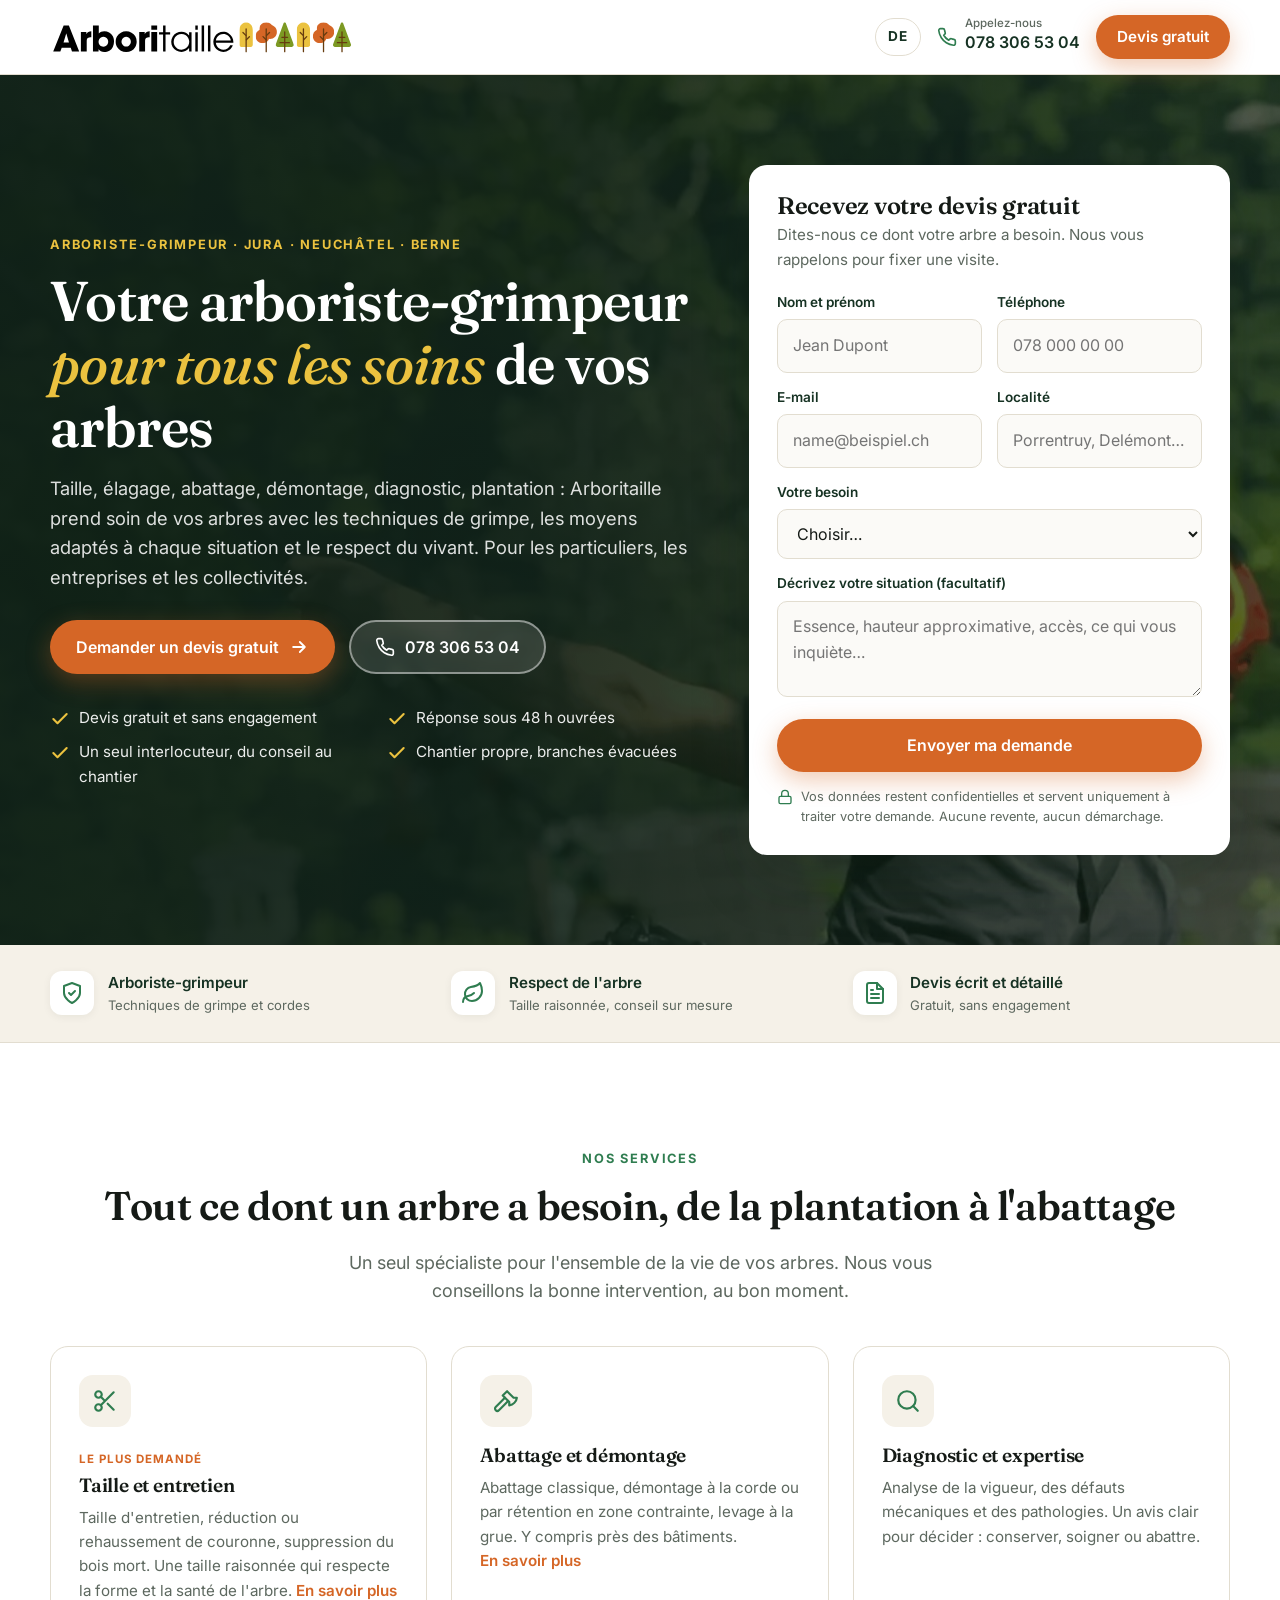
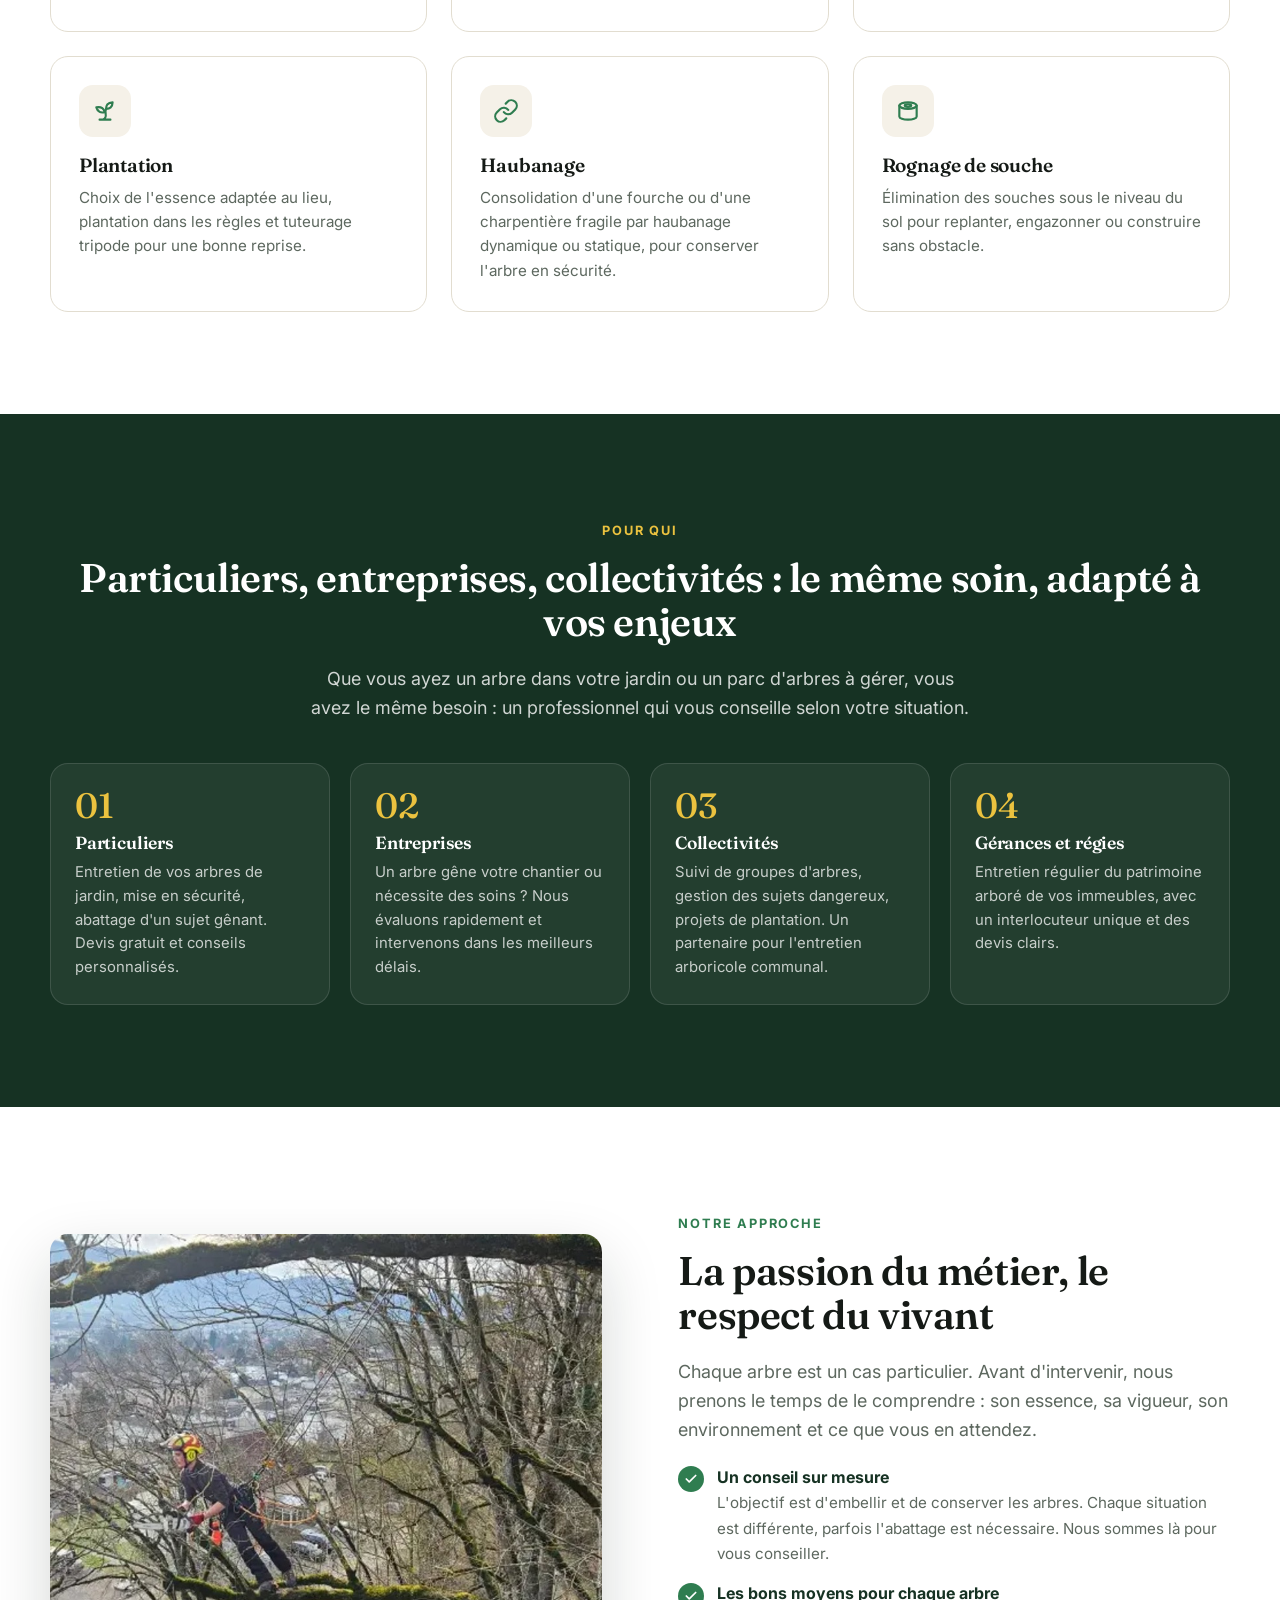
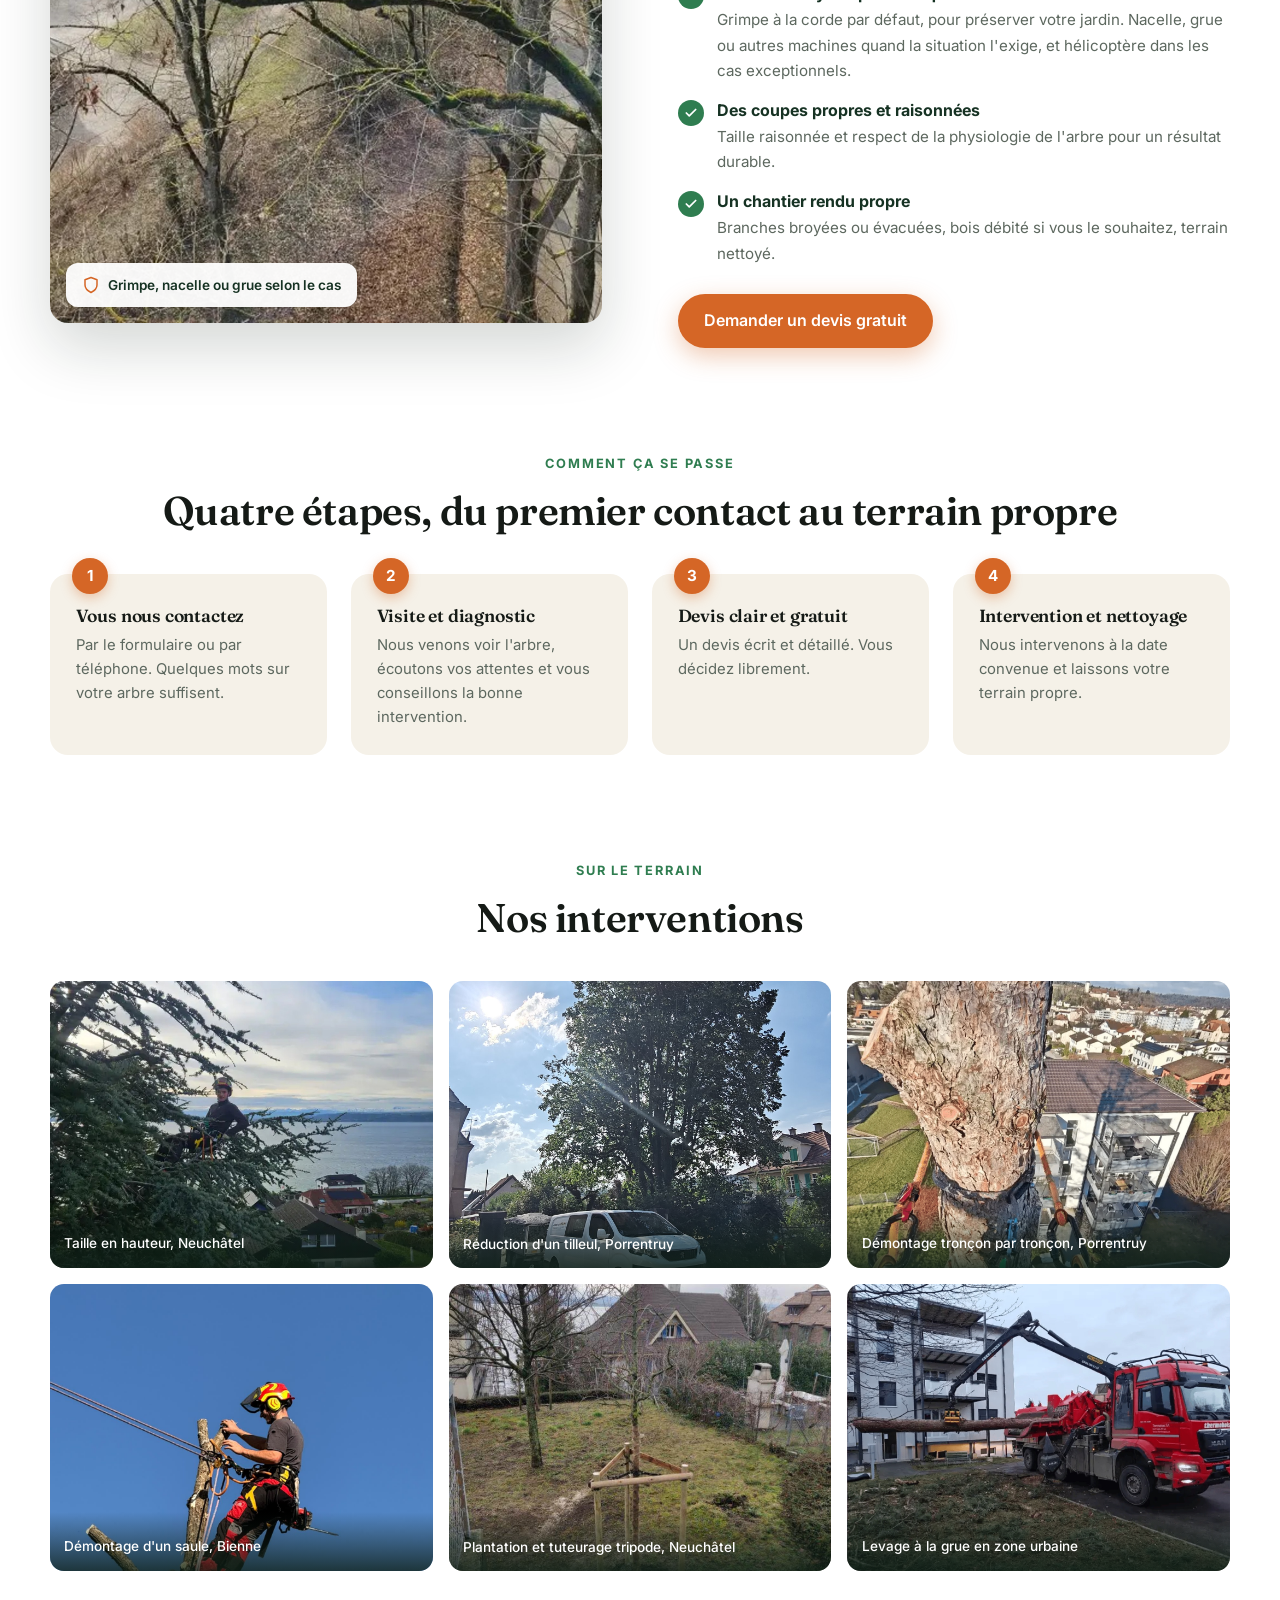
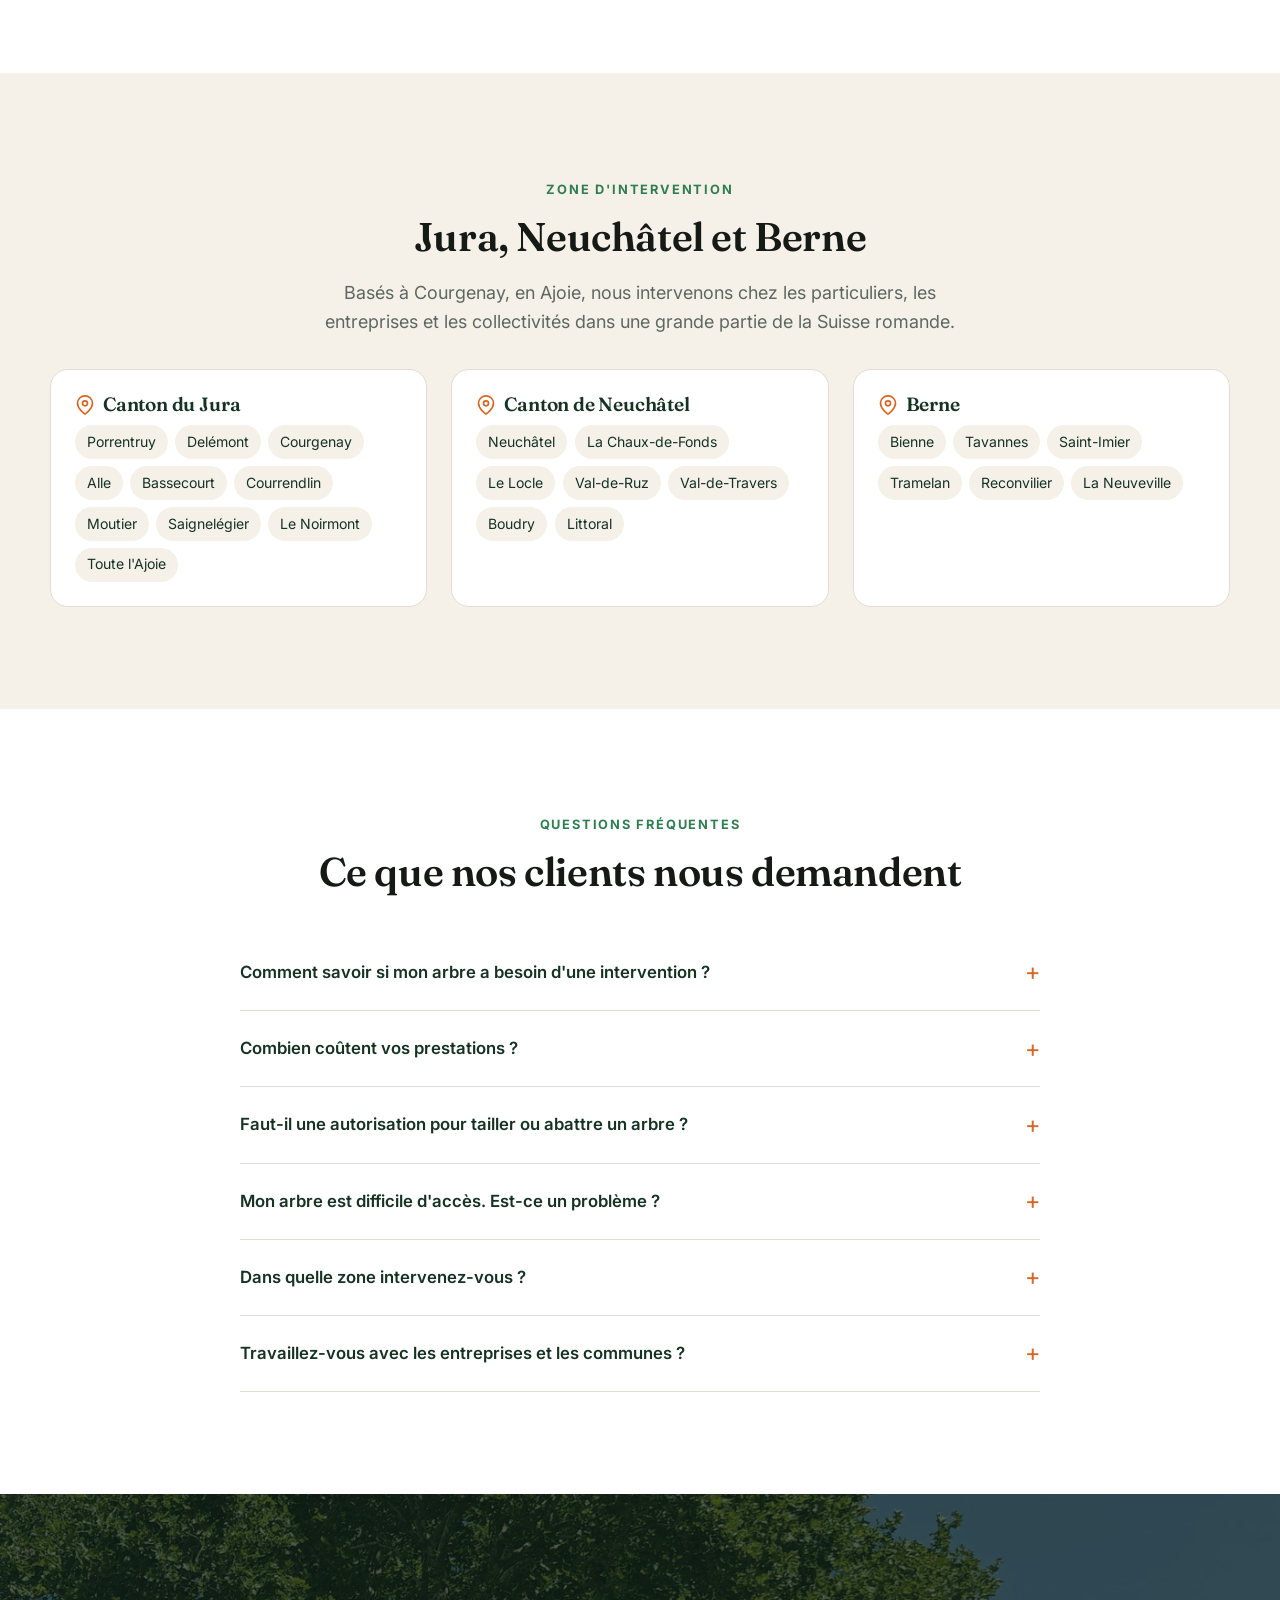
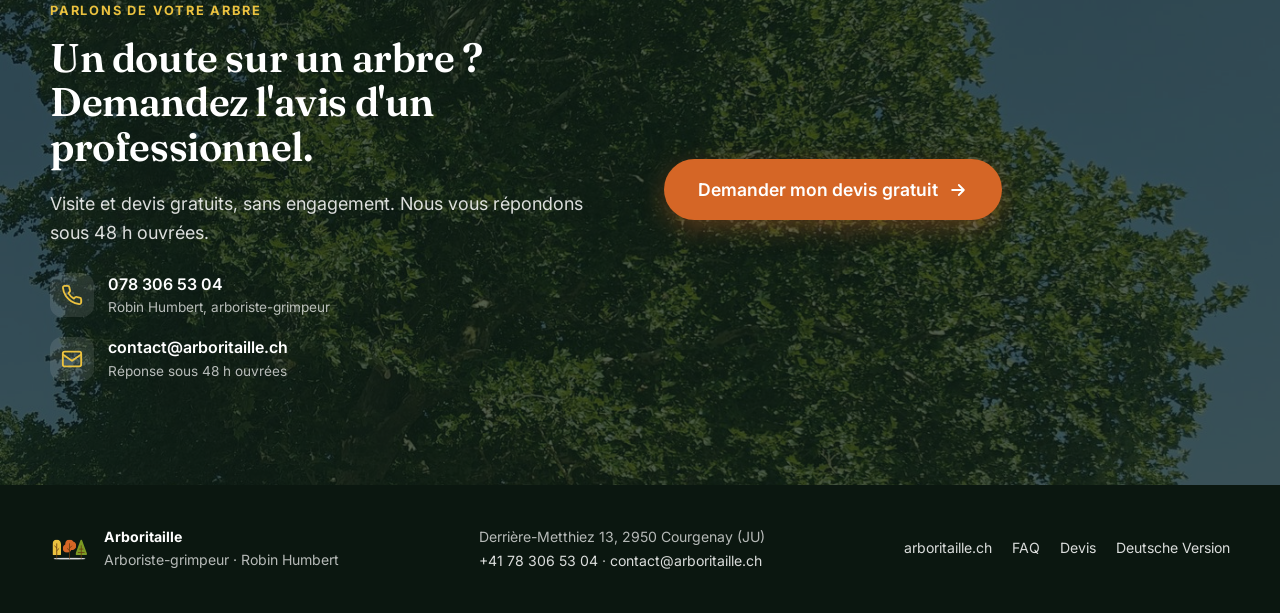
==== commit 1ba42091: "Galeries : 4 nouvelles photos (tilleul, platanes, saules Bienne et Port), retrait de deux photos, lé" ====
--- a/index.html
+++ b/index.html
@@ -13,12 +13,14 @@
 <link rel="preconnect" href="https://fonts.gstatic.com" crossorigin>
 <link href="https://fonts.googleapis.com/css2?family=Fraunces:opsz,wght@9..144,500;9..144,600;9..144,700&family=Inter:wght@400;500;600;700&display=swap" rel="stylesheet">
 <link rel="stylesheet" href="style.css">
-<!-- Google Tag Manager : remplacer GTM-XXXXXXX par l'ID du conteneur -->
-<!--
-<script>(function(w,d,s,l,i){w[l]=w[l]||[];w[l].push({'gtm.start':new Date().getTime(),event:'gtm.js'});var f=d.getElementsByTagName(s)[0],j=d.createElement(s),dl=l!='dataLayer'?'&l='+l:'';j.async=true;j.src='https://www.googletagmanager.com/gtm.js?id='+i+dl;f.parentNode.insertBefore(j,f);})(window,document,'script','dataLayer','GTM-XXXXXXX');</script>
--->
+<!-- Google Tag Manager -->
+<script>(function(w,d,s,l,i){w[l]=w[l]||[];w[l].push({'gtm.start':new Date().getTime(),event:'gtm.js'});var f=d.getElementsByTagName(s)[0],j=d.createElement(s),dl=l!='dataLayer'?'&l='+l:'';j.async=true;j.src='https://www.googletagmanager.com/gtm.js?id='+i+dl;f.parentNode.insertBefore(j,f);})(window,document,'script','dataLayer','GTM-WMF2BV3S');</script>
+<!-- End Google Tag Manager -->
 </head>
 <body>
+<!-- Google Tag Manager (noscript) -->
+<noscript><iframe src="https://www.googletagmanager.com/ns.html?id=GTM-WMF2BV3S" height="0" width="0" style="display:none;visibility:hidden"></iframe></noscript>
+<!-- End Google Tag Manager (noscript) -->
 <header class="header">
   <div class="wrap">
     <a class="logo" href="#top" aria-label="Arboritaille">
@@ -51,11 +53,10 @@
     <div class="form-card" id="devis">
       <h2>Recevez votre devis gratuit</h2>
       <p class="sub">Dites-nous ce dont votre arbre a besoin. Nous vous rappelons pour fixer une visite.</p>
-      <form action="https://formsubmit.co/contact@arboritaille.ch" method="POST">
-        <input type="hidden" name="_subject" value="Nouvelle demande de devis – Arboritaille">
-        <input type="hidden" name="_template" value="table">
-        <input type="hidden" name="_captcha" value="false">
-        <input type="hidden" name="_next" value="https://page.arboritaille.ch/merci.html?lp=index">
+      <form action="contact.php" method="POST" id="devisForm">
+        <input type="hidden" name="Sujet" value="Nouvelle demande de devis – Arboritaille">
+        <input type="hidden" name="lp" value="index">
+        <input type="hidden" name="lang" value="fr">
         <input type="hidden" name="Source" value="Landing page Google Ads – index">
         <input type="hidden" name="Langue du client" value="Français">
         <input type="text" name="_honey" class="honeypot" tabindex="-1" autocomplete="off">
@@ -100,7 +101,7 @@
 </div></section>
 <section class="section" style="padding-top:0"><div class="wrap">
   <div class="center"><span class="eyebrow">Sur le terrain</span><h2>Nos interventions</h2></div>
-  <div class="gallery"><figure><img src="img/arboriste_grimpeur-3.jpg" alt="Arboriste-grimpeur au sommet d'un cèdre" loading="lazy"><figcaption>Taille en hauteur, accès en grimpe</figcaption></figure><figure><img src="img/grand_tilleul.jpg" alt="Grand tilleul sain après entretien" loading="lazy"><figcaption>Un tilleul entretenu, équilibré et vigoureux</figcaption></figure><figure><img src="img/demontage_arbre_porrentruy.jpg" alt="Démontage d'un grand arbre à Porrentruy" loading="lazy"><figcaption>Démontage tronçon par tronçon, Porrentruy</figcaption></figure><figure><img src="img/demontage_d-arbre_retention.jpg" alt="Démontage par rétention" loading="lazy"><figcaption>Descente par rétention en zone contrainte</figcaption></figure><figure><img src="img/plantation_arbre.jpg" alt="Jeune arbre planté avec tuteurage tripode" loading="lazy"><figcaption>Plantation et tuteurage tripode</figcaption></figure><figure><img src="img/abattage_arbre_porrentruy-6.jpg" alt="Grue lors d'un abattage" loading="lazy"><figcaption>Levage à la grue en zone urbaine</figcaption></figure></div>
+  <div class="gallery"><figure><img src="img/arboriste_grimpeur-3.jpg" alt="Arboriste-grimpeur au sommet d'un cèdre, lac de Neuchâtel en arrière-plan" loading="lazy"><figcaption>Taille en hauteur, Neuchâtel</figcaption></figure><figure><img src="img/reduction_tilleul_porrentruy.jpg" alt="Tilleul après réduction de couronne à Porrentruy" loading="lazy"><figcaption>Réduction d'un tilleul, Porrentruy</figcaption></figure><figure><img src="img/demontage_arbre_porrentruy.jpg" alt="Démontage d'un grand arbre à Porrentruy" loading="lazy"><figcaption>Démontage tronçon par tronçon, Porrentruy</figcaption></figure><figure><img src="img/demontage_saule_bienne.jpg" alt="Arboriste-grimpeur démontant un saule à Bienne" loading="lazy"><figcaption>Démontage d'un saule, Bienne</figcaption></figure><figure><img src="img/plantation_arbre.jpg" alt="Jeune arbre planté avec tuteurage tripode à Neuchâtel" loading="lazy"><figcaption>Plantation et tuteurage tripode, Neuchâtel</figcaption></figure><figure><img src="img/abattage_arbre_porrentruy-6.jpg" alt="Grue lors d'un abattage" loading="lazy"><figcaption>Levage à la grue en zone urbaine</figcaption></figure></div>
 </div></section>
 <section class="section zone" id="zone"><div class="wrap">
   <div class="center"><span class="eyebrow">Zone d'intervention</span><h2>Jura, Neuchâtel et Berne</h2><p class="lead">Basés à Courgenay, en Ajoie, nous intervenons chez les particuliers, les entreprises et les collectivités dans une grande partie de la Suisse romande.</p></div>
@@ -111,7 +112,7 @@
   <div class="faq"><details><summary>Comment savoir si mon arbre a besoin d'une intervention ?</summary><p>Bois mort dans la couronne, branches qui touchent une toiture, champignons au pied, tronc penché ou fissuré, feuillage clairsemé : autant de signes à ne pas ignorer. Une visite gratuite permet de trancher.</p></details><details><summary>Combien coûtent vos prestations ?</summary><p>Chaque arbre est différent : hauteur, essence, accès, type d'intervention et évacuation du bois font varier le prix. C'est pourquoi nous nous déplaçons gratuitement pour établir un devis écrit et précis.</p></details><details><summary>Faut-il une autorisation pour tailler ou abattre un arbre ?</summary><p>Une taille d'entretien ne nécessite en général aucune démarche. L'abattage, ou une intervention sur un arbre protégé, peut être soumis à autorisation communale. Nous vous guidons dans la démarche.</p></details><details><summary>Mon arbre est difficile d'accès. Est-ce un problème ?</summary><p>Non. Nous travaillons en grimpe, à la corde, ce qui permet d'accéder aux jardins clos, terrains en pente et cours intérieures. Quand c'est nécessaire, nous mobilisons une nacelle, une grue ou d'autres machines, et dans des cas très particuliers un hélicoptère.</p></details><details><summary>Dans quelle zone intervenez-vous ?</summary><p>Dans tout le canton du Jura, le canton de Neuchâtel et Berne.</p></details><details><summary>Travaillez-vous avec les entreprises et les communes ?</summary><p>Oui. Nous accompagnons les entreprises sur leurs chantiers et les collectivités pour la gestion de leur patrimoine arboré : suivi, sécurité, plantations.</p></details></div>
 </div></section>
 <section class="section cta">
-  <img class="cta-bg" src="img/grand_tilleul.jpg" alt="" loading="lazy">
+  <img class="cta-bg" src="img/entretien_platanes_porrentruy.jpg" alt="" loading="lazy">
   <div class="wrap">
     <div>
       <span class="eyebrow" style="color:var(--yellow)">Parlons de votre arbre</span>
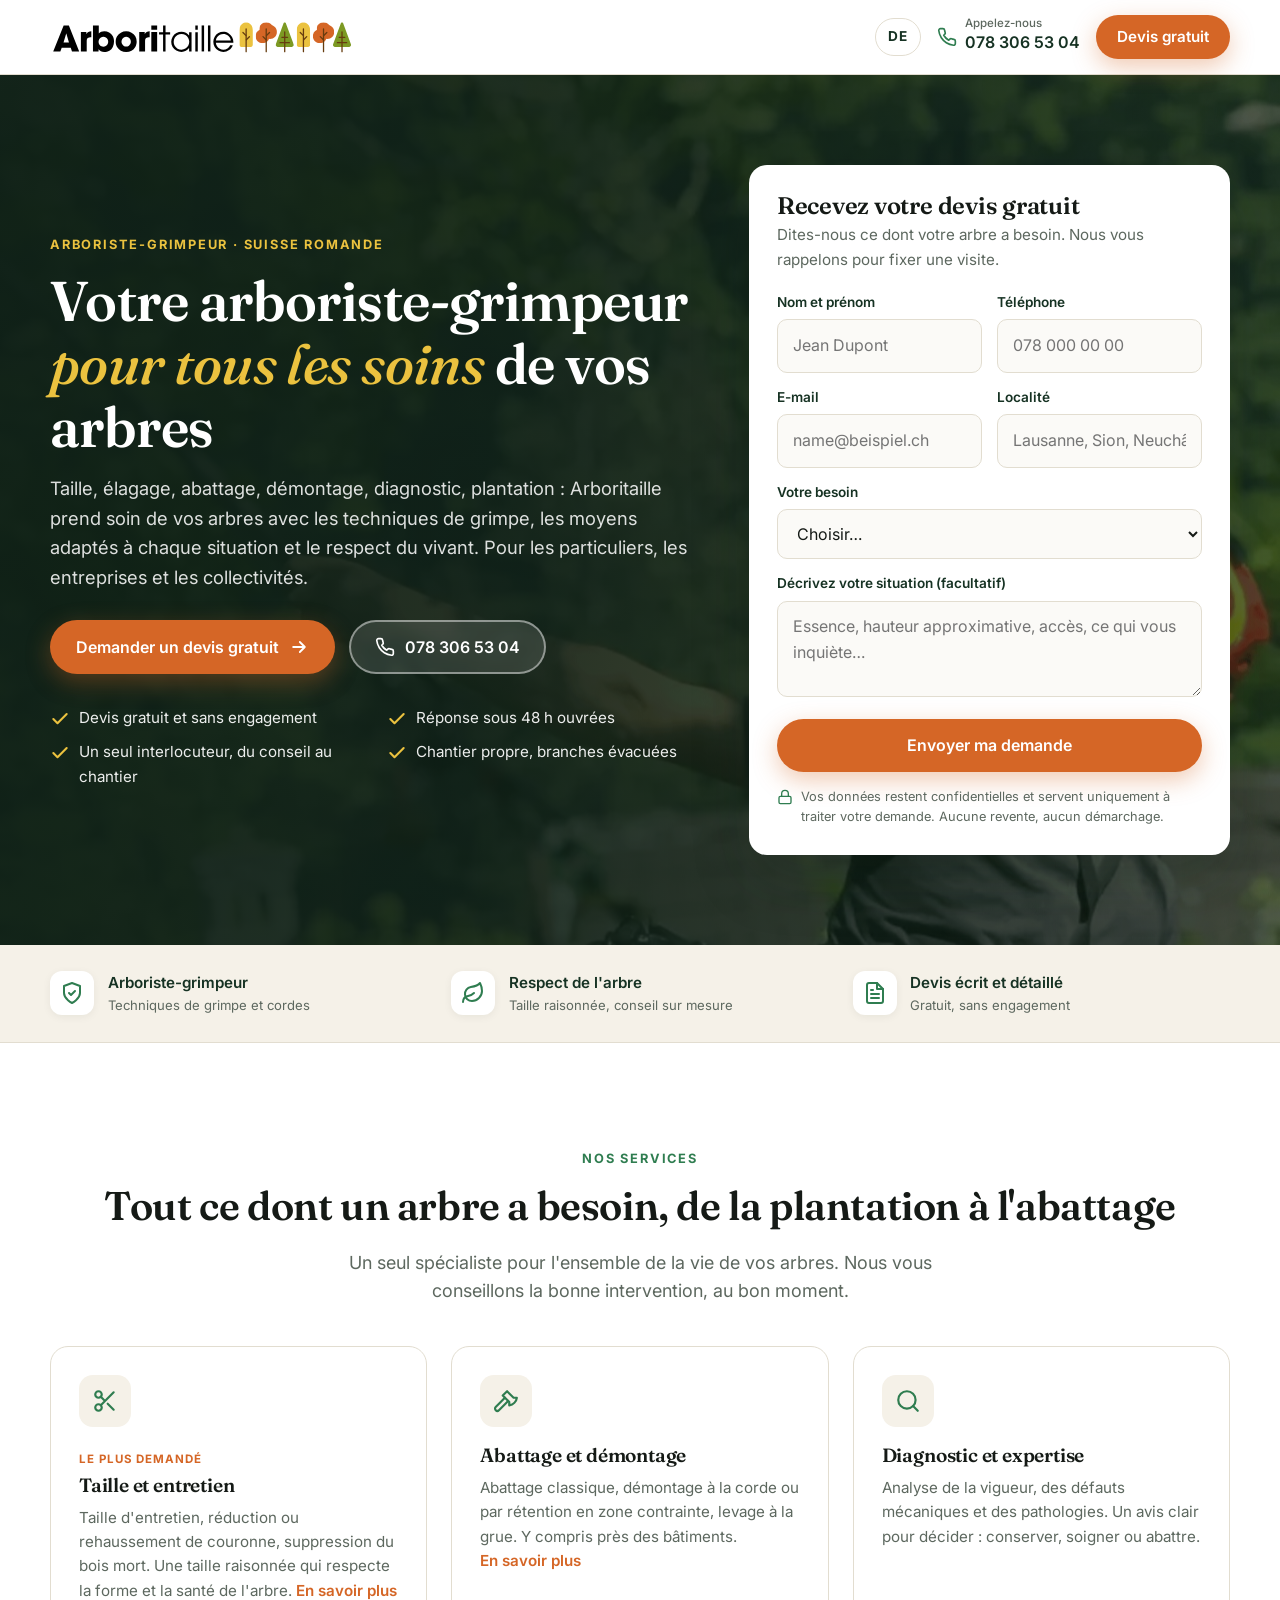
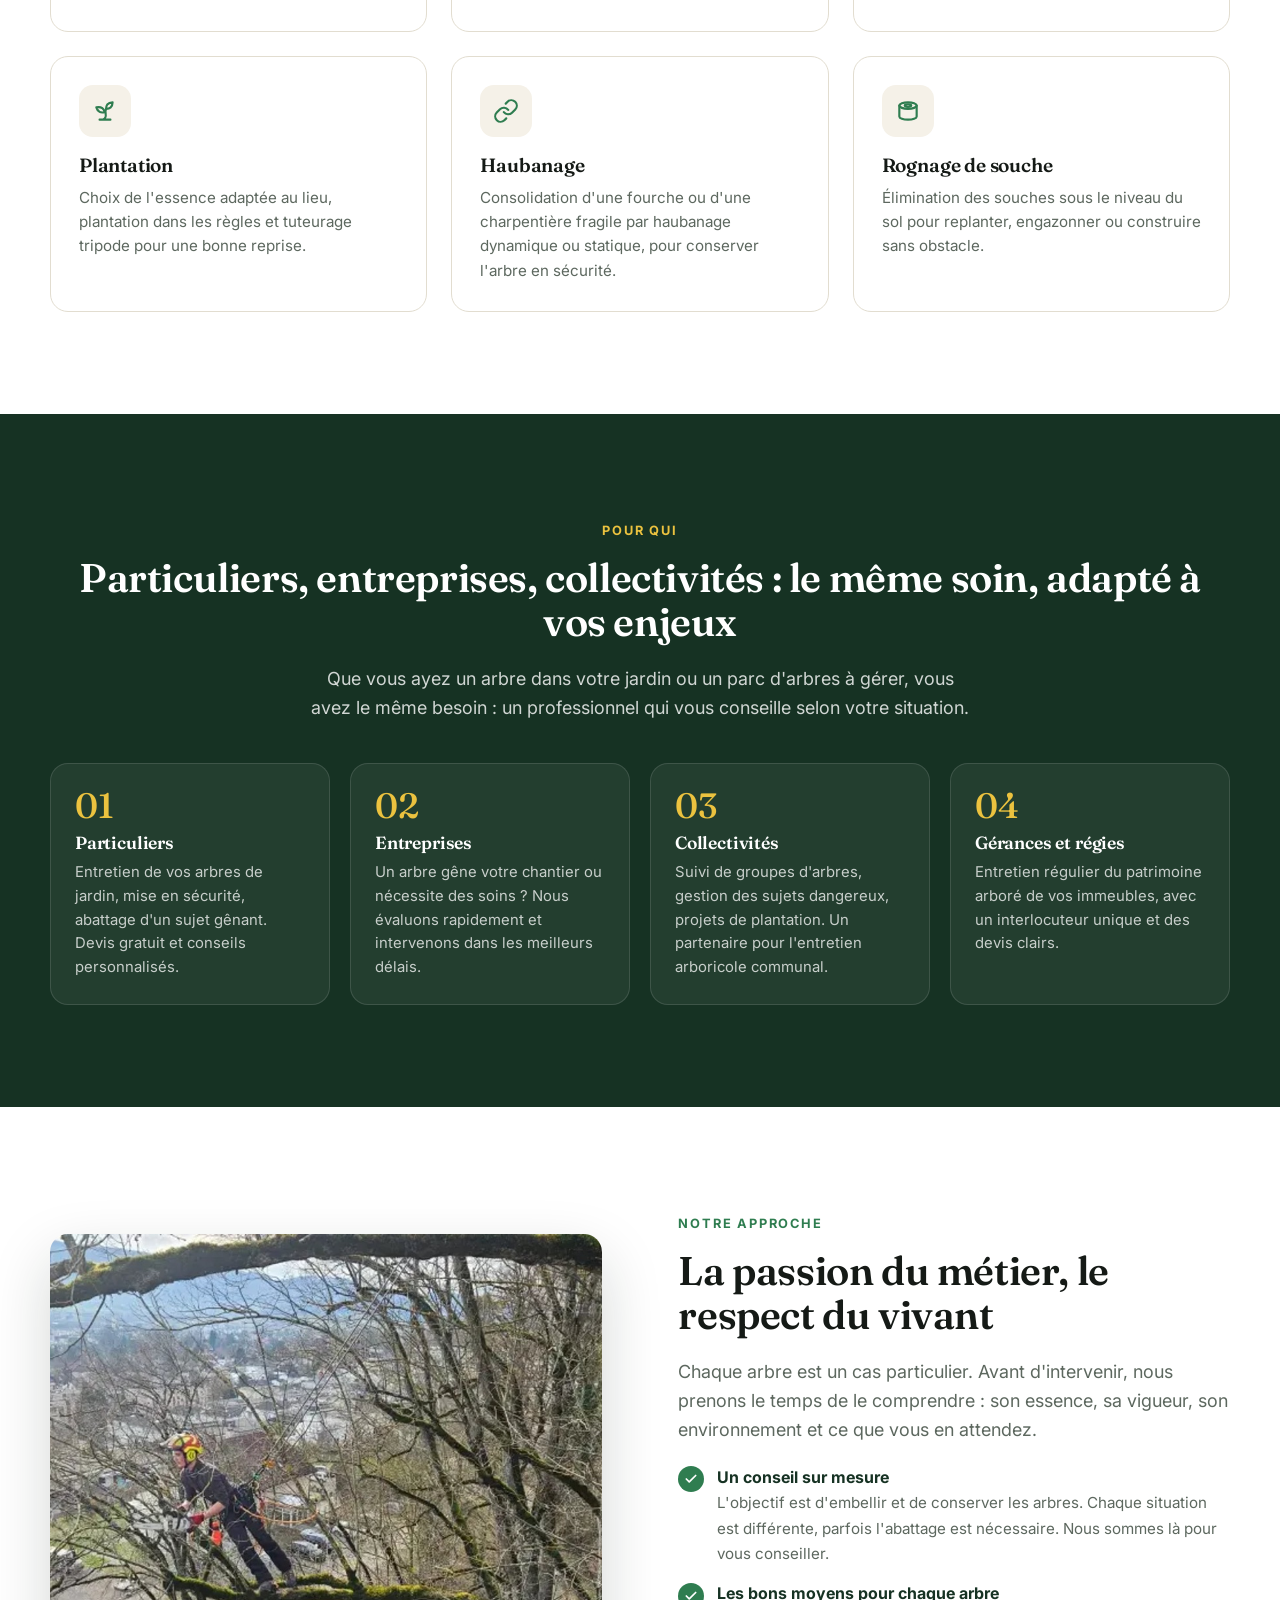
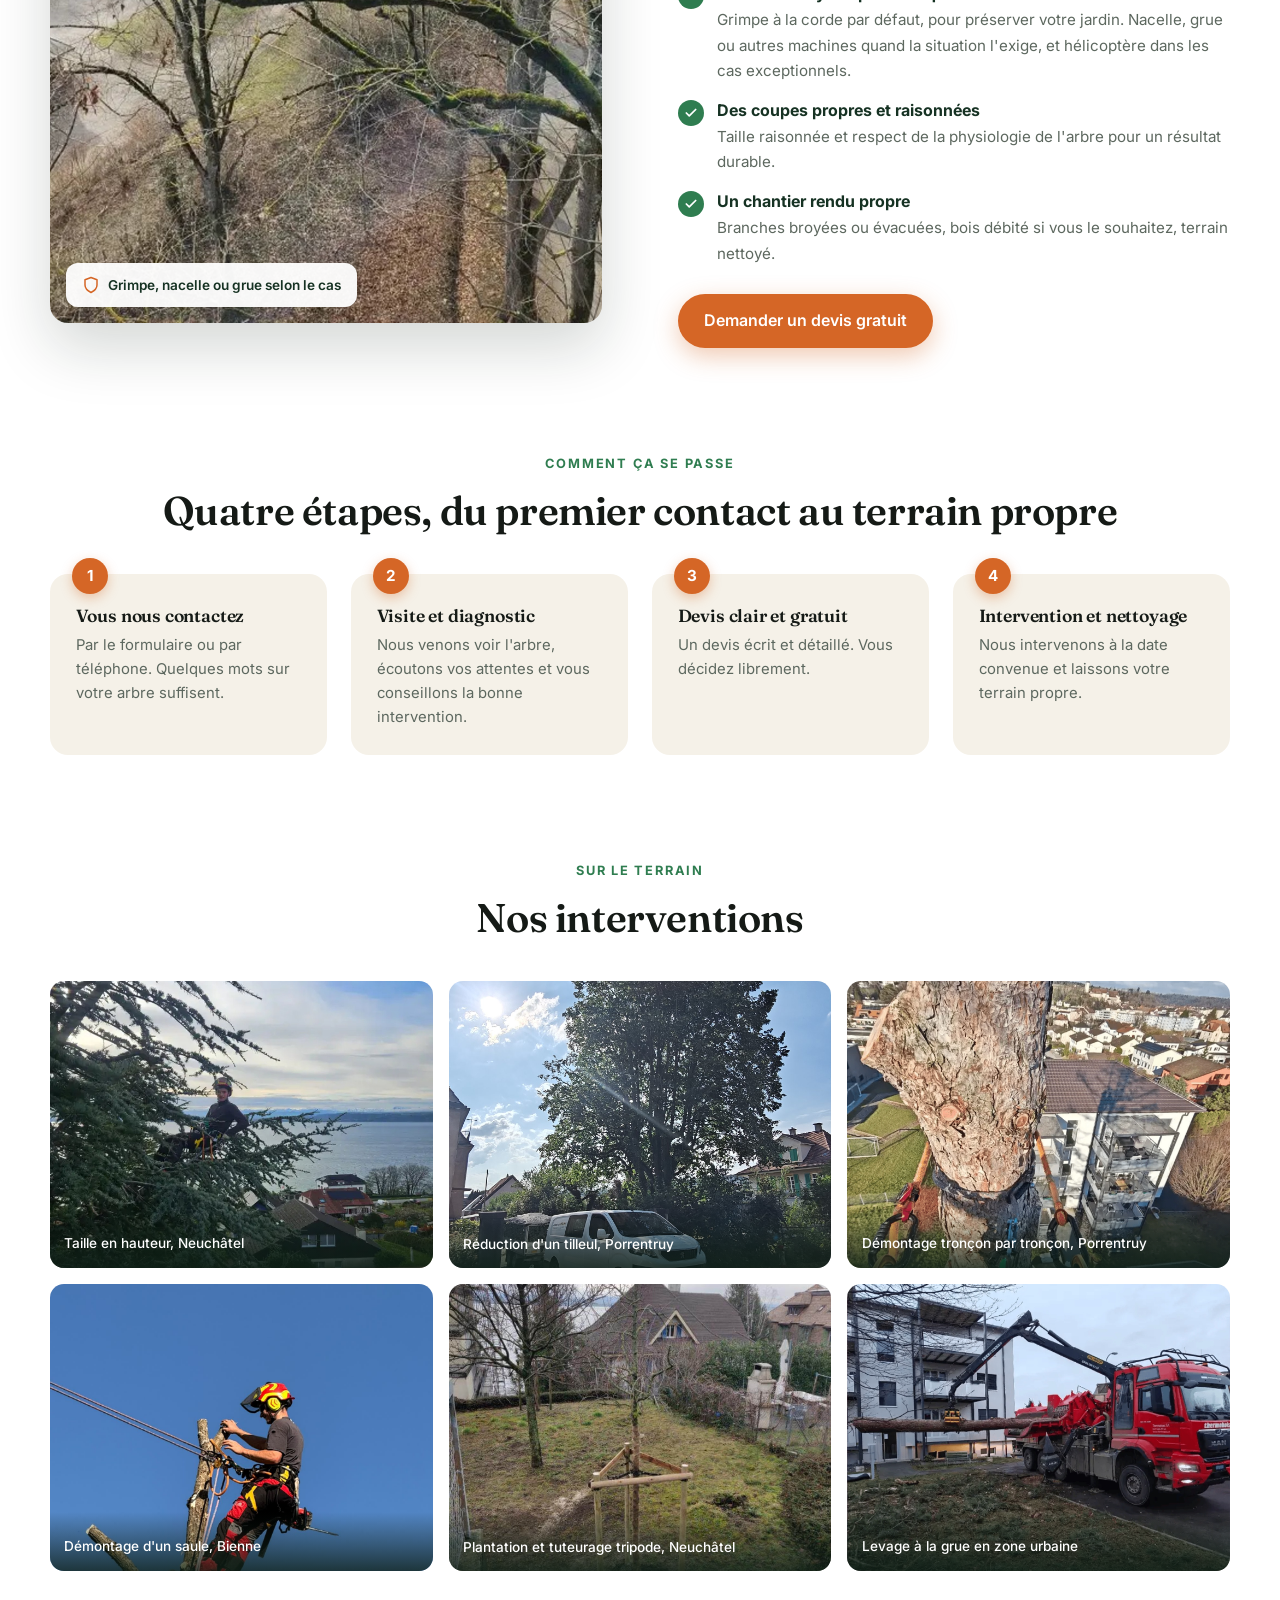
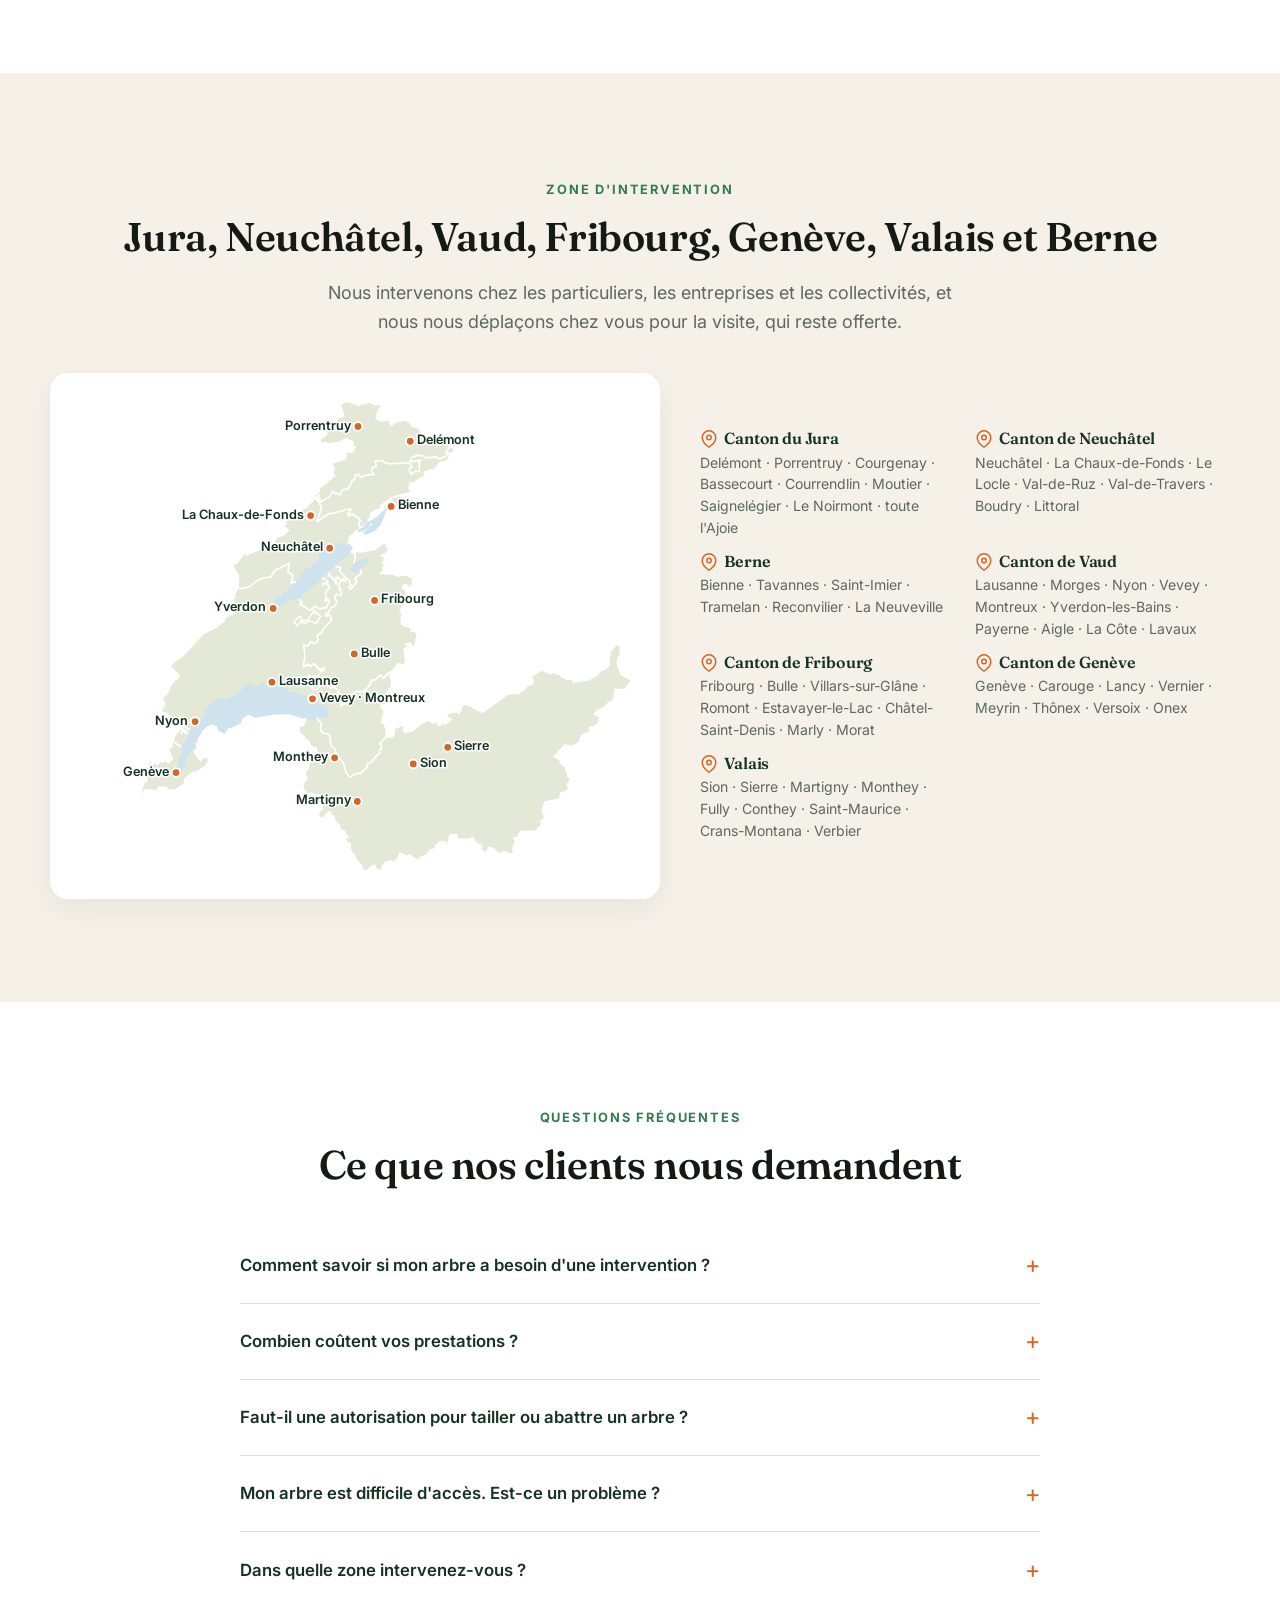
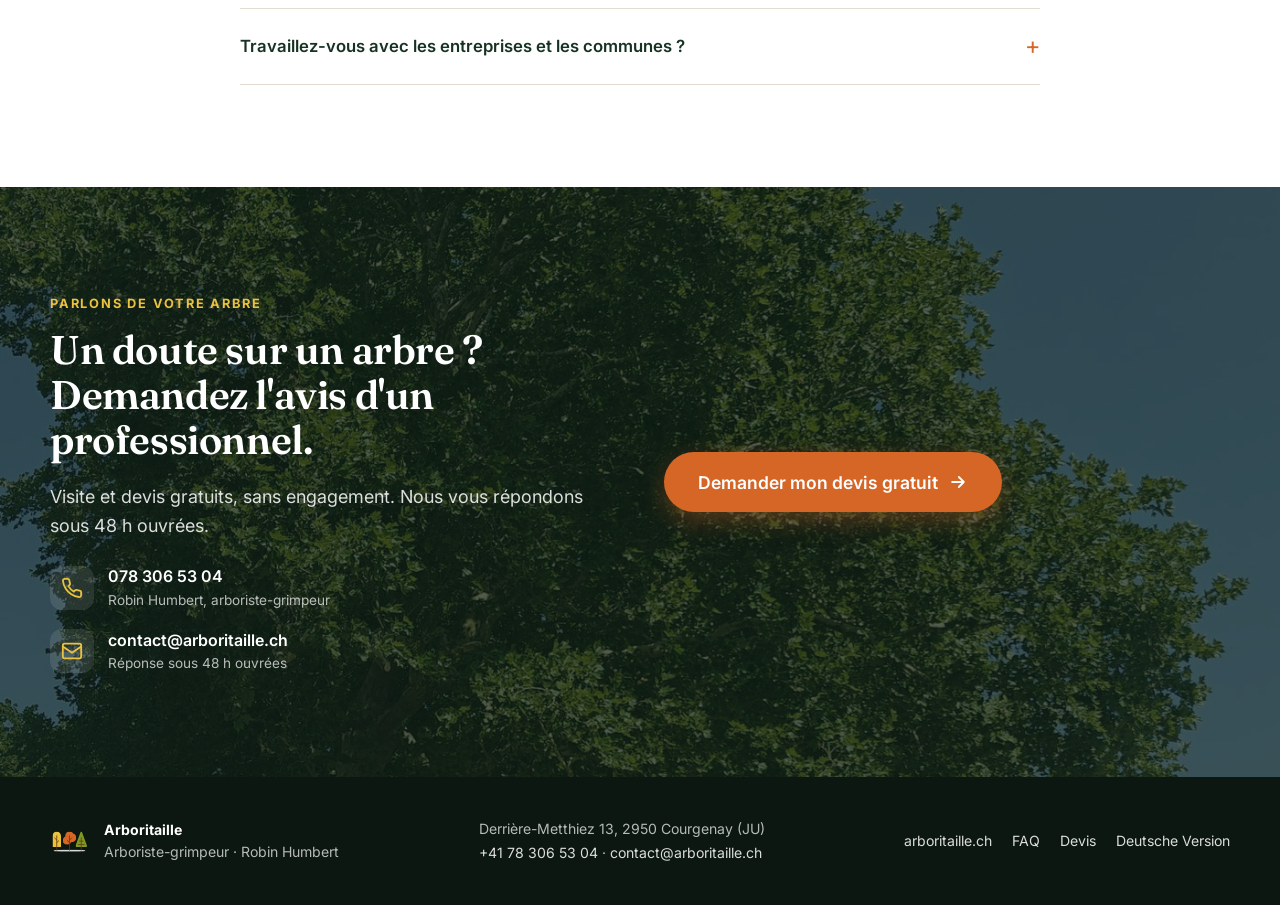
==== commit 3966c75f: "Pages FR : zone Suisse romande avec carte des villes, localisation par canton via l'URL Google Ads (" ====
--- a/index.html
+++ b/index.html
@@ -3,8 +3,8 @@
 <head>
 <meta charset="utf-8">
 <meta name="viewport" content="width=device-width, initial-scale=1">
-<title>Arboriste-grimpeur Jura, Neuchâtel, Berne – Taille, abattage, soins aux arbres | Arboritaille</title>
-<meta name="description" content="Arboritaille, arboriste-grimpeur à Courgenay : taille, élagage, abattage, démontage, diagnostic et plantation d'arbres. Devis gratuit dans le Jura, Neuchâtel et Berne.">
+<title>Arboriste-grimpeur en Suisse romande – Taille, abattage, soins aux arbres | Arboritaille</title>
+<meta name="description" content="Arboritaille, arboriste-grimpeur : taille, élagage, abattage, démontage, diagnostic et plantation d'arbres. Visite et devis gratuits dans les cantons de Vaud, Genève, Fribourg, Valais, Neuchâtel, Jura et à Berne.">
 <meta name="robots" content="noindex, follow">
 <link rel="alternate" hreflang="fr-CH" href="https://page.arboritaille.ch/index.html">
 <link rel="alternate" hreflang="de-CH" href="https://page.arboritaille.ch/de/index.html">
@@ -40,7 +40,7 @@
   <img class="hero-bg" src="img/arboriste_grimpeur-19.jpg" alt="" fetchpriority="high" style="object-position:62% 30%">
   <div class="wrap">
     <div>
-      <span class="eyebrow" style="color:var(--yellow)">Arboriste-grimpeur · Jura · Neuchâtel · Berne</span>
+      <span class="eyebrow" style="color:var(--yellow)"><span data-local>Arboriste-grimpeur · Suisse romande</span></span>
       <h1>Votre arboriste-grimpeur <em>pour tous les soins</em> de vos arbres</h1>
       <p class="lead">Taille, élagage, abattage, démontage, diagnostic, plantation : Arboritaille prend soin de vos arbres avec les techniques de grimpe, les moyens adaptés à chaque situation et le respect du vivant. Pour les particuliers, les entreprises et les collectivités.</p>
       <div class="hero-actions">
@@ -66,7 +66,7 @@
         </div>
         <div class="field-row">
           <div class="field"><label for="email">E-mail</label><input id="email" name="Email" type="email" required autocomplete="email" placeholder="name@beispiel.ch"></div>
-          <div class="field"><label for="localite">Localité</label><input id="localite" name="Localité" type="text" required autocomplete="address-level2" placeholder="Porrentruy, Delémont…"></div>
+          <div class="field"><label for="localite">Localité</label><input id="localite" name="Localité" type="text" required autocomplete="address-level2" placeholder="Lausanne, Sion, Neuchâtel…"></div>
         </div>
         <div class="field"><label for="besoin">Votre besoin</label>
           <select id="besoin" name="Besoin" required><option value="" disabled selected>Choisir…</option><option>Taille et entretien</option><option>Abattage ou démontage</option><option>Diagnostic / expertise d'un arbre</option><option>Plantation</option><option>Haubanage / consolidation</option><option>Rognage de souche</option><option>Je ne sais pas encore, j'ai besoin d'un conseil</option></select>
@@ -104,12 +104,19 @@
   <div class="gallery"><figure><img src="img/arboriste_grimpeur-3.jpg" alt="Arboriste-grimpeur au sommet d'un cèdre, lac de Neuchâtel en arrière-plan" loading="lazy"><figcaption>Taille en hauteur, Neuchâtel</figcaption></figure><figure><img src="img/reduction_tilleul_porrentruy.jpg" alt="Tilleul après réduction de couronne à Porrentruy" loading="lazy"><figcaption>Réduction d'un tilleul, Porrentruy</figcaption></figure><figure><img src="img/demontage_arbre_porrentruy.jpg" alt="Démontage d'un grand arbre à Porrentruy" loading="lazy"><figcaption>Démontage tronçon par tronçon, Porrentruy</figcaption></figure><figure><img src="img/demontage_saule_bienne.jpg" alt="Arboriste-grimpeur démontant un saule à Bienne" loading="lazy"><figcaption>Démontage d'un saule, Bienne</figcaption></figure><figure><img src="img/plantation_arbre.jpg" alt="Jeune arbre planté avec tuteurage tripode à Neuchâtel" loading="lazy"><figcaption>Plantation et tuteurage tripode, Neuchâtel</figcaption></figure><figure><img src="img/abattage_arbre_porrentruy-6.jpg" alt="Grue lors d'un abattage" loading="lazy"><figcaption>Levage à la grue en zone urbaine</figcaption></figure></div>
 </div></section>
 <section class="section zone" id="zone"><div class="wrap">
-  <div class="center"><span class="eyebrow">Zone d'intervention</span><h2>Jura, Neuchâtel et Berne</h2><p class="lead">Basés à Courgenay, en Ajoie, nous intervenons chez les particuliers, les entreprises et les collectivités dans une grande partie de la Suisse romande.</p></div>
-  <div class="zone-grid"><div class="zone-col"><h3><svg viewBox="0 0 24 24" fill="none" stroke="currentColor" stroke-width="2" stroke-linecap="round" stroke-linejoin="round"><path d="M21 10c0 7-9 13-9 13s-9-6-9-13a9 9 0 0 1 18 0z"/><circle cx="12" cy="10" r="3"/></svg>Canton du Jura</h3><ul><li>Porrentruy</li><li>Delémont</li><li>Courgenay</li><li>Alle</li><li>Bassecourt</li><li>Courrendlin</li><li>Moutier</li><li>Saignelégier</li><li>Le Noirmont</li><li>Toute l'Ajoie</li></ul></div><div class="zone-col"><h3><svg viewBox="0 0 24 24" fill="none" stroke="currentColor" stroke-width="2" stroke-linecap="round" stroke-linejoin="round"><path d="M21 10c0 7-9 13-9 13s-9-6-9-13a9 9 0 0 1 18 0z"/><circle cx="12" cy="10" r="3"/></svg>Canton de Neuchâtel</h3><ul><li>Neuchâtel</li><li>La Chaux-de-Fonds</li><li>Le Locle</li><li>Val-de-Ruz</li><li>Val-de-Travers</li><li>Boudry</li><li>Littoral</li></ul></div><div class="zone-col"><h3><svg viewBox="0 0 24 24" fill="none" stroke="currentColor" stroke-width="2" stroke-linecap="round" stroke-linejoin="round"><path d="M21 10c0 7-9 13-9 13s-9-6-9-13a9 9 0 0 1 18 0z"/><circle cx="12" cy="10" r="3"/></svg>Berne</h3><ul><li>Bienne</li><li>Tavannes</li><li>Saint-Imier</li><li>Tramelan</li><li>Reconvilier</li><li>La Neuveville</li></ul></div></div>
+  <div class="center"><span class="eyebrow">Zone d'intervention</span><h2>Jura, Neuchâtel, Vaud, Fribourg, Genève, Valais et Berne</h2><p class="lead">Nous intervenons chez les particuliers, les entreprises et les collectivités, et nous nous déplaçons chez vous pour la visite, qui reste offerte.</p></div>
+  <div class="zone-map-wrap">
+    <div class="zone-map-box"><svg class="zone-map" viewBox="-120 -20 940 804" xmlns="http://www.w3.org/2000/svg" role="img" aria-label="Carte de la Suisse romande avec les principales villes desservies">
+<g class="map-land"><path class="map-canton" data-canton="ju" d="M281,155 287,157 291,153 294,164 309,155 313,148 316,147 317,150 322,150 325,153 330,144 339,143 346,129 350,127 350,121 356,119 359,124 362,124 364,121 381,119 377,114 378,109 385,106 383,97 396,97 398,100 408,102 438,100 443,107 438,110 441,119 448,114 455,115 455,98 457,96 440,98 442,92 451,88 462,89 465,92 482,91 488,94 508,84 498,84 501,79 506,74 502,73 502,67 497,64 497,61 478,62 470,57 462,57 463,55 463,51 458,50 453,43 444,41 439,34 435,33 435,30 421,32 409,39 405,30 393,32 385,28 387,17 395,4 383,6 372,0 367,4 361,4 355,7 350,4 336,0 326,5 332,23 328,26 322,26 320,32 312,33 312,45 304,46 304,54 294,61 293,70 300,67 307,69 323,67 336,61 347,66 347,73 351,74 346,82 334,83 336,88 334,94 312,101 316,109 314,118 317,121 293,141 291,148Z"><title>Jura</title></path><path class="map-canton" data-canton="ne" d="M151,267 161,285 160,303 162,305 167,305 180,301 196,290 213,286 219,276 243,264 241,278 249,283 246,295 254,294 261,302 298,269 308,256 332,240 344,244 339,231 342,220 359,206 356,199 359,194 355,189 344,183 340,186 339,182 344,176 341,175 312,183 309,182 289,195 296,173 286,157 270,173 249,183 251,189 249,192 244,191 237,196 238,200 233,203 242,210 235,217 223,221 215,235 210,238 202,238 174,250 171,246 158,263Z"><title>Neuchâtel</title></path><path class="map-canton" data-canton="vd" d="M34,505 45,509 48,513 50,513 61,523 65,523 68,529 61,539 58,541 54,552 63,560 77,567 88,545 69,534 69,530 77,531 78,534 91,539 94,531 120,511 149,505 179,487 230,488 274,500 295,524 294,534 298,540 305,541 309,545 311,560 318,567 320,574 332,590 335,603 342,612 352,606 359,605 365,601 370,595 371,589 376,588 388,574 391,573 390,567 394,564 391,557 401,546 401,533 404,531 400,531 397,523 393,523 398,505 392,496 393,494 402,493 405,488 403,486 404,482 402,472 406,472 405,469 409,465 410,457 406,441 397,451 392,445 383,453 377,454 374,463 364,472 350,472 338,484 337,491 327,495 329,490 324,484 325,478 322,470 317,465 310,466 303,460 298,463 298,457 288,469 283,469 280,467 277,461 271,455 273,449 276,446 277,449 285,447 287,452 296,439 300,438 300,434 296,435 294,438 282,427 279,431 275,430 272,427 272,430 266,431 269,416 267,397 274,398 278,391 285,394 289,393 290,386 288,382 296,376 300,368 311,358 311,350 309,348 303,349 302,347 307,345 313,335 318,333 321,326 317,320 320,314 326,317 328,315 329,312 326,309 328,307 325,305 324,299 328,293 323,286 319,288 318,290 321,296 320,297 312,285 307,284 309,281 298,269 289,276 298,288 303,290 306,294 297,297 298,299 303,296 309,302 302,311 303,321 301,324 303,326 306,322 309,325 303,336 302,335 293,338 286,333 276,340 262,330 260,332 264,327 249,314 261,302 254,294 246,295 249,283 241,278 243,264 219,276 213,286 200,288 189,293 180,301 167,305 160,303 155,312 154,320 151,321 152,326 159,332 153,345 139,351 136,359 131,360 132,362 128,363 126,367 103,378 71,413 54,425 49,431 64,445 60,453 58,452 50,462 45,475 37,482 38,488 41,492ZM308,256 320,269 327,271 325,276 334,286 329,290 331,292 334,293 336,289 342,293 341,296 344,299 340,303 343,306 353,294 352,289 351,290 351,287 359,282 361,278 349,263 351,248 332,240Z"><title>Vaud</title></path><path class="map-canton" data-canton="fr" d="M249,314 264,327 260,332 262,330 276,340 286,333 293,338 302,335 303,336 309,325 306,322 303,326 301,324 303,321 302,311 309,302 303,296 298,299 297,297 306,294 303,290 298,288 289,276ZM251,359 256,365 263,357 263,351 259,350ZM264,360 270,361 277,357 287,362 294,350 288,344 286,345 287,343 283,339 282,343 273,356 266,357ZM266,431 272,430 272,427 279,431 282,427 288,430 291,436 293,435 294,438 296,435 300,434 300,438 296,439 287,452 285,447 277,449 276,446 271,455 283,469 288,469 298,457 298,463 303,460 310,466 317,465 322,470 325,478 324,484 329,490 327,495 337,491 338,484 350,472 363,472 370,467 378,453 383,453 392,445 397,451 403,443 412,438 420,427 429,429 433,424 430,403 436,400 433,395 441,394 444,402 451,394 448,394 452,378 446,374 441,374 442,368 429,365 426,363 425,356 427,346 423,340 428,335 427,330 433,320 433,315 436,312 427,303 431,298 436,300 434,302 435,303 438,304 445,298 443,287 434,283 423,283 420,285 413,281 406,281 404,279 400,282 397,279 391,280 397,276 396,270 399,267 395,262 398,261 398,254 393,251 399,249 406,241 402,237 403,235 400,231 396,231 381,241 360,245 344,243 351,248 349,263 361,278 359,282 351,287 351,290 352,289 353,294 343,306 340,303 344,299 341,296 342,293 336,289 334,293 331,292 329,290 334,286 325,276 327,271 320,269 308,256 298,269 309,281 307,284 312,285 320,297 321,296 318,289 323,286 325,289 328,293 325,296 324,304 328,307 326,309 329,313 326,317 320,314 317,320 321,326 318,333 311,336 306,346 304,344 302,346 303,349 309,348 312,353 311,358 298,371 296,376 288,382 290,386 289,392 285,394 278,391 274,398 267,397 269,416ZM399,266 400,269 405,267 404,262Z"><title>Fribourg</title></path><path class="map-canton" data-canton="ge" d="M0,637 0,639 5,638 9,632 12,632 23,633 25,636 31,628 43,628 45,632 57,633 73,622 73,615 84,605 88,603 93,603 107,594 112,585 112,580 108,580 107,576 102,582 99,584 96,582 89,570 94,564 92,557 84,554 77,567 59,557 53,551 52,562 46,566 53,582 46,588 42,584 37,587 34,584 29,591 25,588 14,596 11,596 12,599 6,599 6,605 2,607 12,614 10,619 8,618 3,631 3,635ZM67,539 68,540 69,537 72,538 70,535ZM68,532 76,537 75,539 79,541 88,545 91,539 71,529Z"><title>Genève</title></path><path class="map-canton" data-canton="vs" d="M258,534 263,544 267,544 268,550 274,552 277,559 283,564 286,563 288,568 285,580 274,591 275,595 269,604 272,614 265,623 267,635 270,635 272,639 280,637 284,640 299,641 294,654 297,659 297,664 293,666 290,675 297,679 307,668 311,669 311,673 315,675 319,685 325,690 326,697 334,700 335,705 339,708 334,713 337,717 343,720 342,727 345,734 350,739 351,745 361,756 363,764 369,764 380,755 383,756 382,758 387,762 393,764 395,756 400,750 410,748 413,751 419,745 424,735 434,740 440,738 446,744 454,746 459,740 461,741 467,738 472,730 482,728 481,723 489,716 492,718 495,716 499,719 503,719 503,710 506,705 515,705 518,712 534,713 542,710 547,719 556,723 555,729 560,734 564,734 568,726 575,728 585,737 592,733 605,737 609,732 607,728 611,715 609,711 615,709 619,700 641,699 645,701 649,693 652,693 654,687 652,684 659,678 655,666 659,652 683,647 685,638 694,635 698,630 696,623 701,614 697,610 692,594 685,589 683,583 674,578 692,559 699,561 705,561 715,555 719,543 732,538 732,530 738,530 747,523 748,513 740,509 745,502 751,501 765,489 770,489 770,485 773,481 771,478 773,474 773,469 789,469 800,454 783,444 777,426 778,419 782,412 782,398 775,395 769,404 766,404 763,421 764,428 759,435 749,439 744,445 730,453 706,457 704,452 696,452 688,449 684,445 672,441 668,443 653,437 637,448 640,455 638,460 630,463 624,470 616,475 599,476 558,506 530,492 524,496 520,508 516,505 500,508 499,513 507,518 498,525 492,524 490,527 486,527 483,520 478,524 470,519 458,524 444,536 431,539 429,535 430,524 426,528 414,532 414,541 412,545 405,547 401,546 391,557 394,564 390,567 391,573 388,574 376,588 371,589 370,595 366,599 359,605 352,606 342,612 335,603 332,590 320,574 318,567 311,560 309,545 305,541 298,540 294,534 295,524 275,500 269,516 269,523 265,528 260,529Z"><title>Valais</title></path><path class="map-canton" data-canton="be" d="M508,84 488,94 482,91 465,92 462,89 451,88 442,92 440,98 457,96 455,98 455,115 448,114 441,119 438,110 443,107 438,100 408,102 398,100 396,97 383,97 385,106 378,109 377,114 381,119 364,121 362,124 359,124 356,119 350,121 350,127 346,129 339,143 330,144 325,153 322,150 317,150 316,147 313,148 309,155 294,164 291,153 288,156 296,173 289,195 309,182 312,183 341,175 344,176 339,182 340,186 344,183 355,189 359,194 356,199 359,206 365,204 374,196 371,193 376,189 375,184 380,179 393,173 395,172 392,170 411,156 442,148 443,147 439,144 438,140 440,138 439,133 446,132 463,122 465,121 463,116 471,112 479,111 488,100 500,97ZM508,84 513,81 509,75 506,74 501,79 498,84ZM395,172 399,175 405,172 404,174 409,174 412,177 417,173 416,171 421,170 422,166 425,165 426,161 430,158 425,157 424,152 417,156 411,156 403,163 410,162 407,166Z"><title>Berne : Bienne et Jura bernois</title></path></g>
+<g class="map-water"><path d="M61,603 63,604 69,600 67,599 70,599 75,588 77,576 81,575 89,564 91,560 90,557 94,554 95,548 100,541 102,536 110,529 117,526 125,528 128,536 138,541 145,531 150,531 165,524 167,516 177,510 187,515 216,510 244,509 265,516 269,515 277,519 282,518 285,520 287,518 286,515 295,515 295,513 296,515 295,513 297,515 305,516 309,508 307,501 302,499 301,495 294,494 291,491 287,491 284,486 279,485 278,481 261,478 250,471 243,473 236,467 229,464 212,464 207,461 204,461 201,458 190,463 184,463 180,460 175,459 172,464 169,465 167,470 163,471 160,473 160,476 156,479 147,481 142,485 135,483 124,484 121,489 115,493 111,499 106,502 106,506 103,510 103,514 101,517 96,516 92,519 80,537 77,550 68,561 69,565 67,568 68,572 67,577 65,577 62,582 61,593 63,600Z"/><path d="M215,327 218,332 221,334 225,334 237,327 236,326 245,323 255,325 262,318 263,319 263,317 268,311 286,299 299,284 298,280 299,282 298,280 300,282 307,278 306,280 308,278 310,277 308,276 316,270 316,269 318,268 327,259 340,251 343,244 340,243 343,244 347,240 343,233 340,232 336,235 337,232 334,233 326,229 319,233 317,236 294,245 291,248 290,260 283,263 279,269 269,273 261,285 257,287 253,297Z"/><path d="M354,209 357,213 362,211 363,212 374,204 376,198 378,200 378,201 363,214 368,217 383,211 387,206 387,204 388,205 392,201 401,179 406,174 405,172 401,173 387,187 368,199 365,204Z"/><path d="M341,271 346,278 352,278 358,275 359,270 362,271 374,260 370,254 367,254 352,261Z"/></g>
+<g class="map-cities"><g class="map-city" data-canton="ge"><circle cx="59" cy="604" r="7"/><text x="48" y="609" text-anchor="end">Genève</text></g><g class="map-city" data-canton="vd"><circle cx="90" cy="521" r="7"/><text x="79" y="526" text-anchor="end">Nyon</text></g><g class="map-city" data-canton="vd"><circle cx="215" cy="457" r="7"/><text x="226" y="462" text-anchor="start">Lausanne</text></g><g class="map-city" data-canton="vd"><circle cx="281" cy="484" r="7"/><text x="292" y="489" text-anchor="start">Vevey · Montreux</text></g><g class="map-city" data-canton="vd"><circle cx="217" cy="337" r="7"/><text x="206" y="342" text-anchor="end">Yverdon</text></g><g class="map-city" data-canton="ne"><circle cx="309" cy="239" r="7"/><text x="298" y="244" text-anchor="end">Neuchâtel</text></g><g class="map-city" data-canton="ne"><circle cx="278" cy="186" r="7"/><text x="267" y="191" text-anchor="end">La Chaux-de-Fonds</text></g><g class="map-city" data-canton="fr"><circle cx="382" cy="324" r="7"/><text x="393" y="329" text-anchor="start">Fribourg</text></g><g class="map-city" data-canton="fr"><circle cx="349" cy="411" r="7"/><text x="360" y="416" text-anchor="start">Bulle</text></g><g class="map-city" data-canton="vs"><circle cx="445" cy="590" r="7"/><text x="456" y="595" text-anchor="start">Sion</text></g><g class="map-city" data-canton="vs"><circle cx="501" cy="563" r="7"/><text x="512" y="568" text-anchor="start">Sierre</text></g><g class="map-city" data-canton="vs"><circle cx="354" cy="651" r="7"/><text x="343" y="656" text-anchor="end">Martigny</text></g><g class="map-city" data-canton="vs"><circle cx="317" cy="580" r="7"/><text x="306" y="585" text-anchor="end">Monthey</text></g><g class="map-city" data-canton="ju"><circle cx="440" cy="65" r="7"/><text x="451" y="70" text-anchor="start">Delémont</text></g><g class="map-city" data-canton="ju"><circle cx="355" cy="41" r="7"/><text x="344" y="46" text-anchor="end">Porrentruy</text></g><g class="map-city" data-canton="be"><circle cx="409" cy="171" r="7"/><text x="420" y="176" text-anchor="start">Bienne</text></g></g>
+</svg></div>
+    <div class="zone-list"><div class="zone-canton" data-canton="ju"><h3><svg viewBox="0 0 24 24" fill="none" stroke="currentColor" stroke-width="2" stroke-linecap="round" stroke-linejoin="round"><path d="M21 10c0 7-9 13-9 13s-9-6-9-13a9 9 0 0 1 18 0z"/><circle cx="12" cy="10" r="3"/></svg>Canton du Jura<span class="you-tag">Votre canton</span></h3><p>Delémont · Porrentruy · Courgenay · Bassecourt · Courrendlin · Moutier · Saignelégier · Le Noirmont · toute l'Ajoie</p></div><div class="zone-canton" data-canton="ne"><h3><svg viewBox="0 0 24 24" fill="none" stroke="currentColor" stroke-width="2" stroke-linecap="round" stroke-linejoin="round"><path d="M21 10c0 7-9 13-9 13s-9-6-9-13a9 9 0 0 1 18 0z"/><circle cx="12" cy="10" r="3"/></svg>Canton de Neuchâtel<span class="you-tag">Votre canton</span></h3><p>Neuchâtel · La Chaux-de-Fonds · Le Locle · Val-de-Ruz · Val-de-Travers · Boudry · Littoral</p></div><div class="zone-canton" data-canton="be"><h3><svg viewBox="0 0 24 24" fill="none" stroke="currentColor" stroke-width="2" stroke-linecap="round" stroke-linejoin="round"><path d="M21 10c0 7-9 13-9 13s-9-6-9-13a9 9 0 0 1 18 0z"/><circle cx="12" cy="10" r="3"/></svg>Berne<span class="you-tag">Votre canton</span></h3><p>Bienne · Tavannes · Saint-Imier · Tramelan · Reconvilier · La Neuveville</p></div><div class="zone-canton" data-canton="vd"><h3><svg viewBox="0 0 24 24" fill="none" stroke="currentColor" stroke-width="2" stroke-linecap="round" stroke-linejoin="round"><path d="M21 10c0 7-9 13-9 13s-9-6-9-13a9 9 0 0 1 18 0z"/><circle cx="12" cy="10" r="3"/></svg>Canton de Vaud<span class="you-tag">Votre canton</span></h3><p>Lausanne · Morges · Nyon · Vevey · Montreux · Yverdon-les-Bains · Payerne · Aigle · La Côte · Lavaux</p></div><div class="zone-canton" data-canton="fr"><h3><svg viewBox="0 0 24 24" fill="none" stroke="currentColor" stroke-width="2" stroke-linecap="round" stroke-linejoin="round"><path d="M21 10c0 7-9 13-9 13s-9-6-9-13a9 9 0 0 1 18 0z"/><circle cx="12" cy="10" r="3"/></svg>Canton de Fribourg<span class="you-tag">Votre canton</span></h3><p>Fribourg · Bulle · Villars-sur-Glâne · Romont · Estavayer-le-Lac · Châtel-Saint-Denis · Marly · Morat</p></div><div class="zone-canton" data-canton="ge"><h3><svg viewBox="0 0 24 24" fill="none" stroke="currentColor" stroke-width="2" stroke-linecap="round" stroke-linejoin="round"><path d="M21 10c0 7-9 13-9 13s-9-6-9-13a9 9 0 0 1 18 0z"/><circle cx="12" cy="10" r="3"/></svg>Canton de Genève<span class="you-tag">Votre canton</span></h3><p>Genève · Carouge · Lancy · Vernier · Meyrin · Thônex · Versoix · Onex</p></div><div class="zone-canton" data-canton="vs"><h3><svg viewBox="0 0 24 24" fill="none" stroke="currentColor" stroke-width="2" stroke-linecap="round" stroke-linejoin="round"><path d="M21 10c0 7-9 13-9 13s-9-6-9-13a9 9 0 0 1 18 0z"/><circle cx="12" cy="10" r="3"/></svg>Valais<span class="you-tag">Votre canton</span></h3><p>Sion · Sierre · Martigny · Monthey · Fully · Conthey · Saint-Maurice · Crans-Montana · Verbier</p></div></div>
+  </div>
 </div></section>
 <section class="section" id="faq"><div class="wrap">
   <div class="center"><span class="eyebrow">Questions fréquentes</span><h2>Ce que nos clients nous demandent</h2></div>
-  <div class="faq"><details><summary>Comment savoir si mon arbre a besoin d'une intervention ?</summary><p>Bois mort dans la couronne, branches qui touchent une toiture, champignons au pied, tronc penché ou fissuré, feuillage clairsemé : autant de signes à ne pas ignorer. Une visite gratuite permet de trancher.</p></details><details><summary>Combien coûtent vos prestations ?</summary><p>Chaque arbre est différent : hauteur, essence, accès, type d'intervention et évacuation du bois font varier le prix. C'est pourquoi nous nous déplaçons gratuitement pour établir un devis écrit et précis.</p></details><details><summary>Faut-il une autorisation pour tailler ou abattre un arbre ?</summary><p>Une taille d'entretien ne nécessite en général aucune démarche. L'abattage, ou une intervention sur un arbre protégé, peut être soumis à autorisation communale. Nous vous guidons dans la démarche.</p></details><details><summary>Mon arbre est difficile d'accès. Est-ce un problème ?</summary><p>Non. Nous travaillons en grimpe, à la corde, ce qui permet d'accéder aux jardins clos, terrains en pente et cours intérieures. Quand c'est nécessaire, nous mobilisons une nacelle, une grue ou d'autres machines, et dans des cas très particuliers un hélicoptère.</p></details><details><summary>Dans quelle zone intervenez-vous ?</summary><p>Dans tout le canton du Jura, le canton de Neuchâtel et Berne.</p></details><details><summary>Travaillez-vous avec les entreprises et les communes ?</summary><p>Oui. Nous accompagnons les entreprises sur leurs chantiers et les collectivités pour la gestion de leur patrimoine arboré : suivi, sécurité, plantations.</p></details></div>
+  <div class="faq"><details><summary>Comment savoir si mon arbre a besoin d'une intervention ?</summary><p>Bois mort dans la couronne, branches qui touchent une toiture, champignons au pied, tronc penché ou fissuré, feuillage clairsemé : autant de signes à ne pas ignorer. Une visite gratuite permet de trancher.</p></details><details><summary>Combien coûtent vos prestations ?</summary><p>Chaque arbre est différent : hauteur, essence, accès, type d'intervention et évacuation du bois font varier le prix. C'est pourquoi nous nous déplaçons gratuitement pour établir un devis écrit et précis.</p></details><details><summary>Faut-il une autorisation pour tailler ou abattre un arbre ?</summary><p>Une taille d'entretien ne nécessite en général aucune démarche. L'abattage, ou une intervention sur un arbre protégé, peut être soumis à autorisation communale. Nous vous guidons dans la démarche.</p></details><details><summary>Mon arbre est difficile d'accès. Est-ce un problème ?</summary><p>Non. Nous travaillons en grimpe, à la corde, ce qui permet d'accéder aux jardins clos, terrains en pente et cours intérieures. Quand c'est nécessaire, nous mobilisons une nacelle, une grue ou d'autres machines, et dans des cas très particuliers un hélicoptère.</p></details><details><summary>Dans quelle zone intervenez-vous ?</summary><p>Dans tout le canton du Jura, le canton de Neuchâtel et Berne. Nous nous déplaçons aussi dans les cantons de <a href="vaud.html">Vaud</a>, <a href="fribourg.html">Fribourg</a>, <a href="geneve.html">Genève</a> et <a href="valais.html">Valais</a>. La visite sur place reste offerte.</p></details><details><summary>Travaillez-vous avec les entreprises et les communes ?</summary><p>Oui. Nous accompagnons les entreprises sur leurs chantiers et les collectivités pour la gestion de leur patrimoine arboré : suivi, sécurité, plantations.</p></details></div>
 </div></section>
 <section class="section cta">
   <img class="cta-bg" src="img/entretien_platanes_porrentruy.jpg" alt="" loading="lazy">
@@ -147,6 +154,20 @@
   </div>
 </footer>
 
+<script>
+(function(){try{
+var q=new URLSearchParams(location.search),id=q.get('loi')||q.get('loc');
+if(!id||!/^\d+$/.test(id))return;
+var s=document.createElement('script');s.src='geo.js';s.async=true;
+s.onload=function(){var G=window.ARBO_GEO||{},n=parseInt(id,10),c=null;
+for(var k in G){if(G[k].indexOf(n)>-1){c=k;break;}}
+if(!c)return;
+var L={vd:'Canton de Vaud',ge:'Canton de Genève',fr:'Canton de Fribourg',vs:'Valais',ne:'Canton de Neuchâtel',ju:'Canton du Jura',be:'Bienne et environs'};
+document.querySelectorAll('[data-local]').forEach(function(e){e.textContent='Arboriste-grimpeur · '+L[c];});
+document.querySelectorAll('[data-canton]').forEach(function(e){if(e.getAttribute('data-canton')===c)e.classList.add('is-you');});
+var el=document.querySelector('.zone-list .zone-canton[data-canton="'+c+'"]');if(el)el.parentNode.insertBefore(el,el.parentNode.firstChild);
+};document.head.appendChild(s);}catch(e){}})();
+</script>
 <div class="callbar">
   <a class="btn btn-outline" href="tel:+41783065304"><svg viewBox="0 0 24 24" fill="none" stroke="currentColor" stroke-width="2" stroke-linecap="round" stroke-linejoin="round"><path d="M22 16.92v3a2 2 0 0 1-2.18 2 19.8 19.8 0 0 1-8.63-3.07 19.5 19.5 0 0 1-6-6A19.8 19.8 0 0 1 2.12 4.18 2 2 0 0 1 4.11 2h3a2 2 0 0 1 2 1.72c.13.96.36 1.9.7 2.81a2 2 0 0 1-.45 2.11L8.09 9.91a16 16 0 0 0 6 6l1.27-1.27a2 2 0 0 1 2.11-.45c.91.34 1.85.57 2.81.7A2 2 0 0 1 22 16.92z"/></svg> Appeler</a>
   <a class="btn btn-primary" href="#devis">Devis gratuit</a>
--- a/style.css
+++ b/style.css
@@ -221,3 +221,24 @@
 .hero-note{font-size:.9rem;color:rgba(255,255,255,.8);background:rgba(255,255,255,.08);border-left:3px solid var(--yellow);padding:.6rem .9rem;border-radius:0 10px 10px 0;margin:0 0 1.5rem}
 .form-note-lang{color:var(--green-900);background:var(--sand);padding:.6rem .8rem;border-radius:10px;margin-top:1rem}
 .form-note-lang svg{color:var(--orange)}
+
+
+/* Zone d'intervention : carte de la Suisse romande */
+.zone-map-wrap{display:grid;grid-template-columns:1.15fr 1fr;gap:2.5rem;align-items:center;margin-top:2.25rem}
+.zone-map-box{background:#fff;border-radius:18px;padding:1rem;box-shadow:0 10px 30px rgba(15,32,23,.06)}
+.zone-map{width:100%;height:auto;display:block}
+.map-canton{fill:#e3e9d6;stroke:#fff;stroke-width:2.5;transition:fill .3s}
+.map-canton.is-you{fill:#c7d7a4}
+.map-water{fill:#cfe3ee}
+.map-city circle{fill:var(--orange);stroke:#fff;stroke-width:3}
+.map-city text{font:600 21px var(--font-body),Inter,Arial,sans-serif;fill:var(--green-900);paint-order:stroke;stroke:#fff;stroke-width:5px;stroke-linejoin:round}
+.map-city.is-you circle{fill:var(--green-500)}
+.zone-list{display:grid;grid-template-columns:1fr 1fr;gap:.9rem 1.25rem}
+.zone-canton h3{margin:0 0 .2rem;font-size:1rem;display:flex;gap:.4rem;align-items:center;color:var(--green-900)}
+.zone-canton h3 svg{width:18px;height:18px;color:var(--orange);flex:none}
+.zone-canton p{margin:0;color:var(--muted);font-size:.88rem;line-height:1.55}
+.you-tag{display:none;margin-left:.4rem;font-size:.7rem;font-weight:600;color:#fff;background:var(--green-500);border-radius:999px;padding:.1rem .5rem}
+.zone-canton.is-you{background:#fff;border-radius:12px;padding:.75rem .9rem;box-shadow:0 8px 24px rgba(15,32,23,.08);grid-column:1/-1}
+.zone-canton.is-you .you-tag{display:inline-block}
+@media (max-width:900px){.zone-map-wrap{grid-template-columns:1fr;gap:1.5rem}.zone-list{grid-template-columns:1fr 1fr}}
+@media (max-width:560px){.zone-list{grid-template-columns:1fr}.map-city text{font-size:26px}}
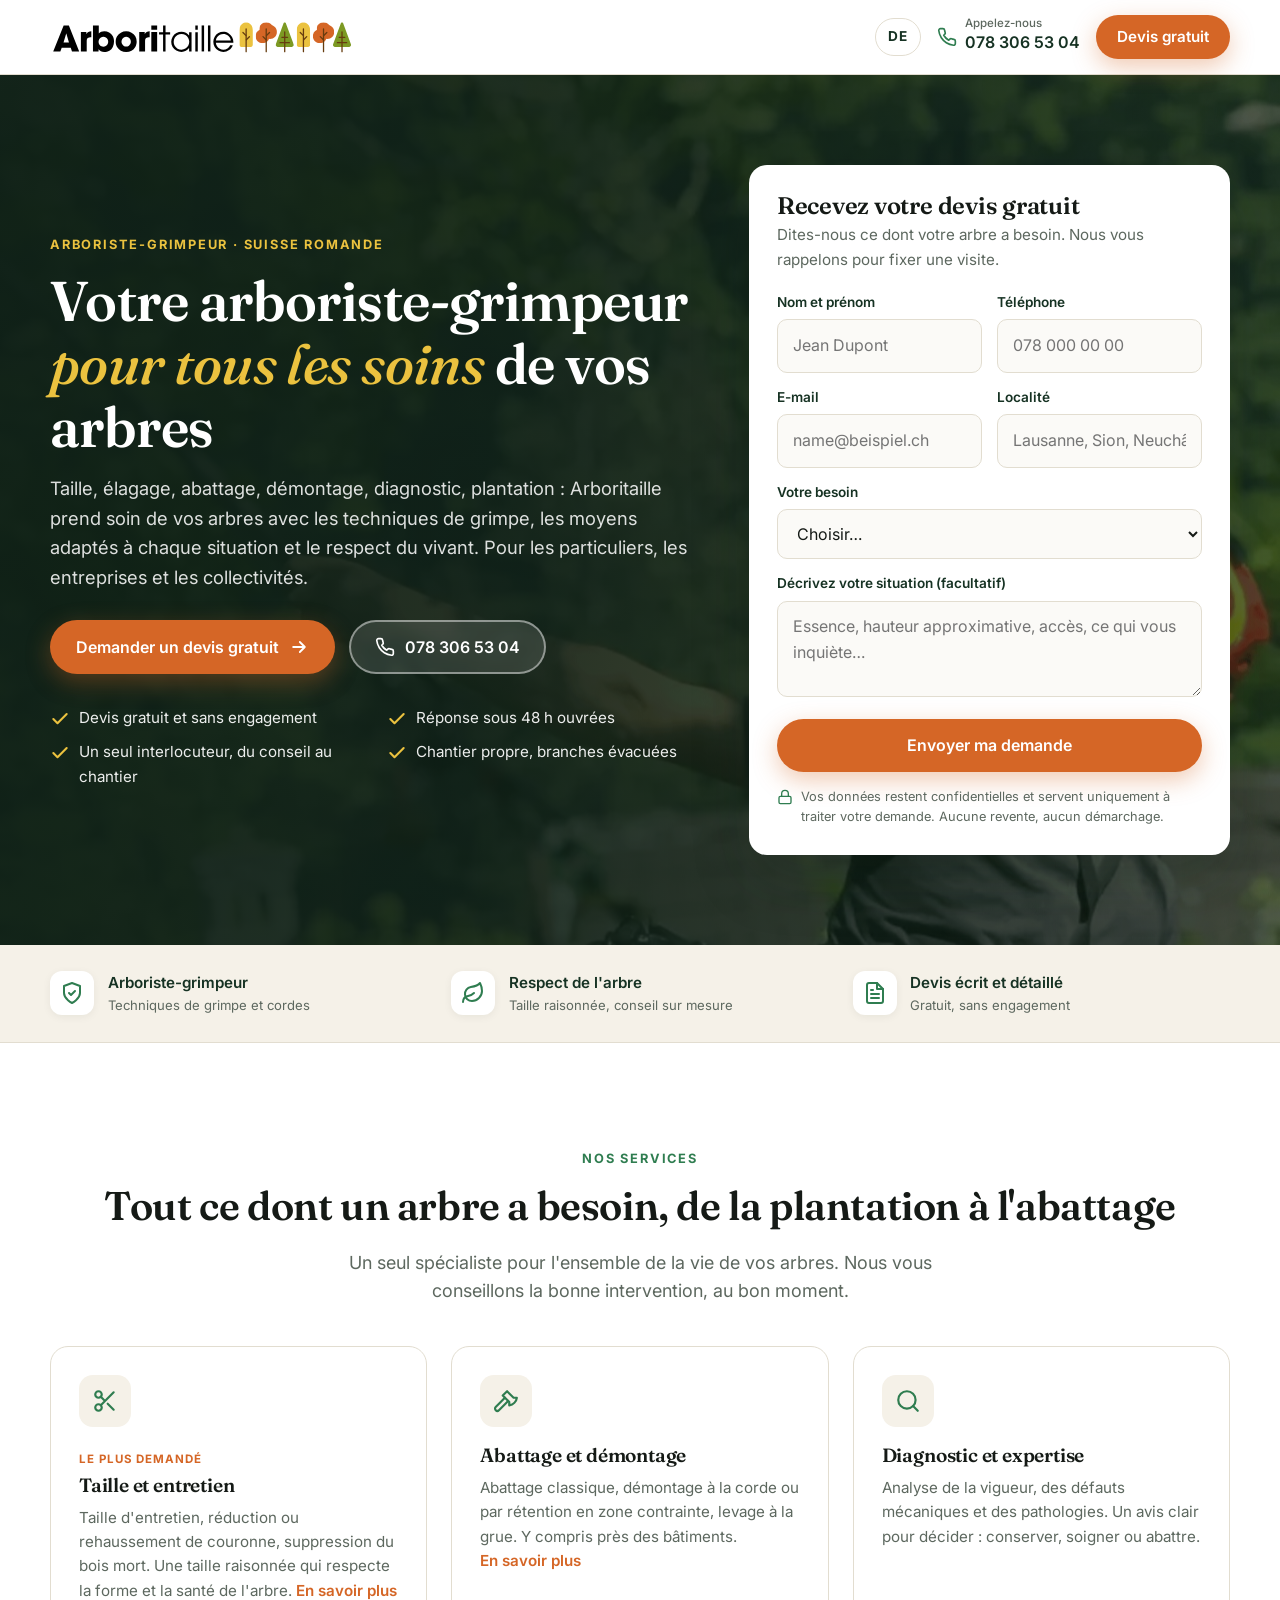
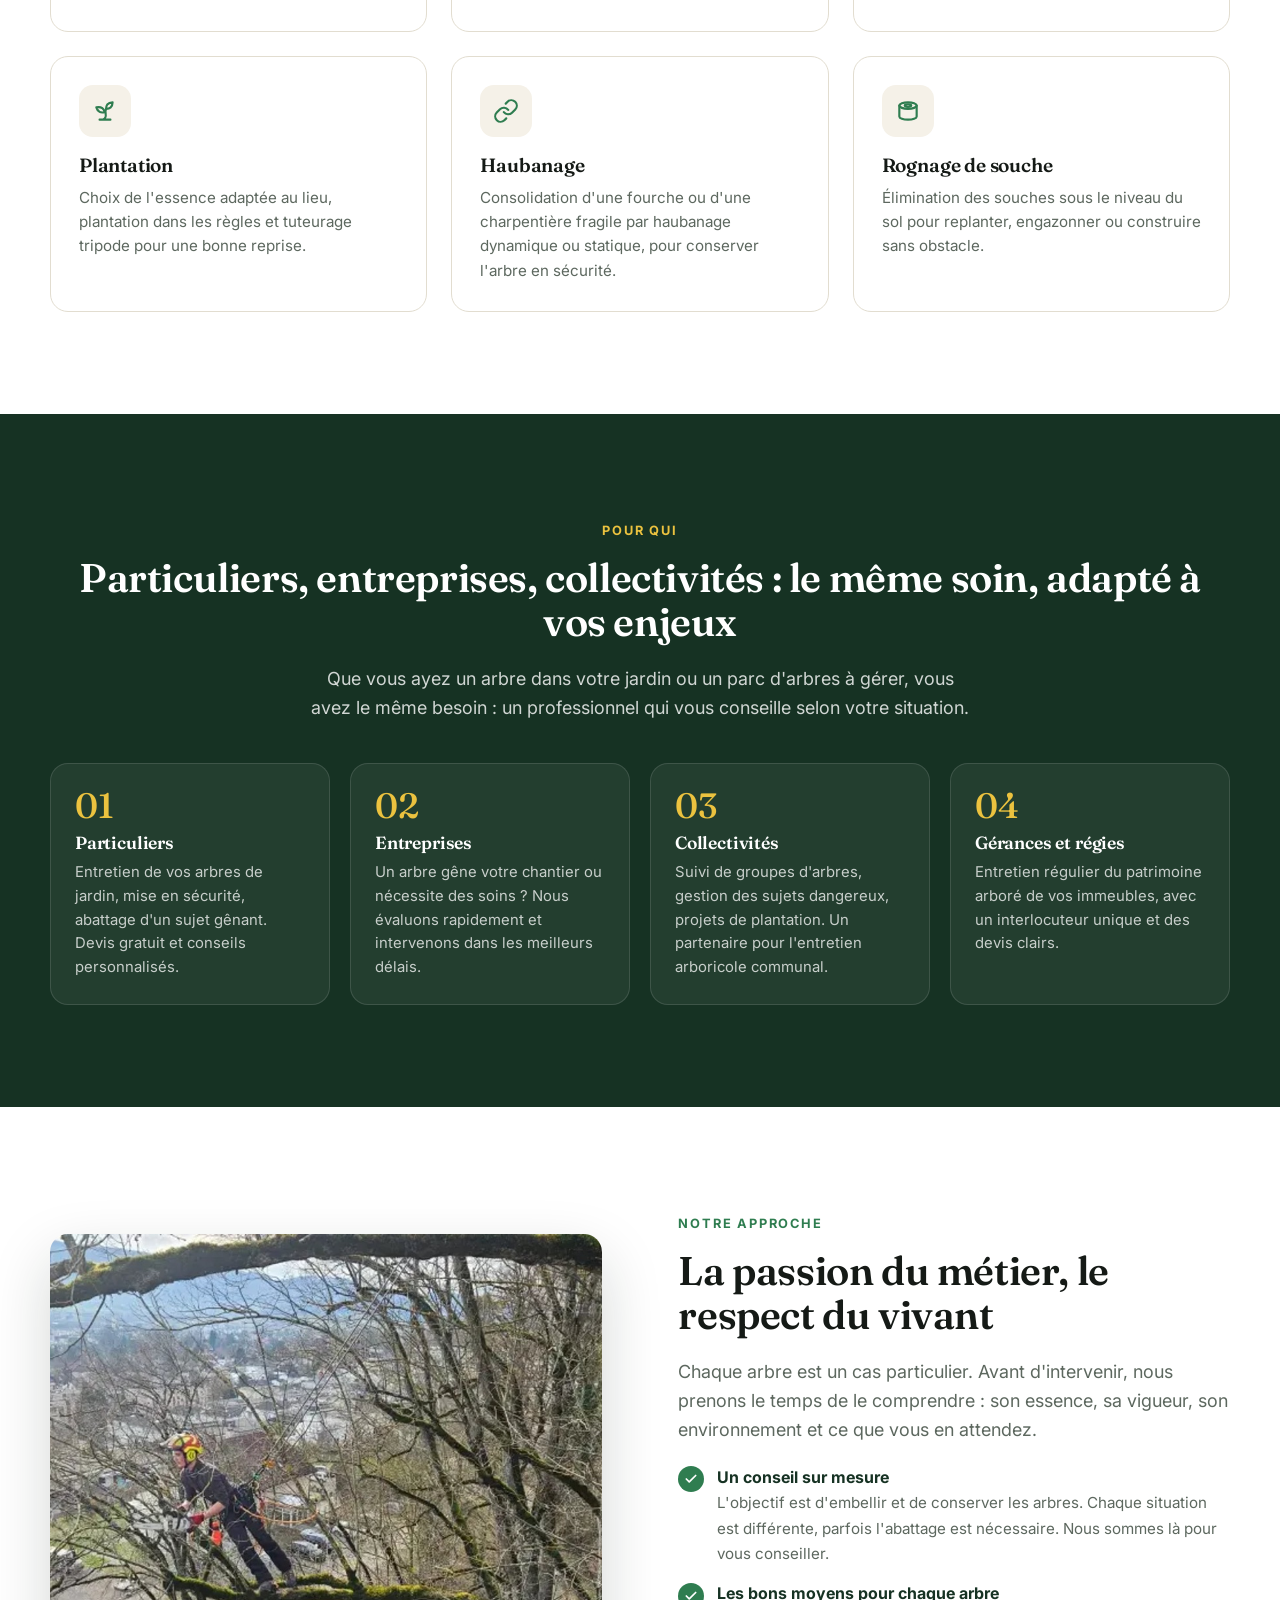
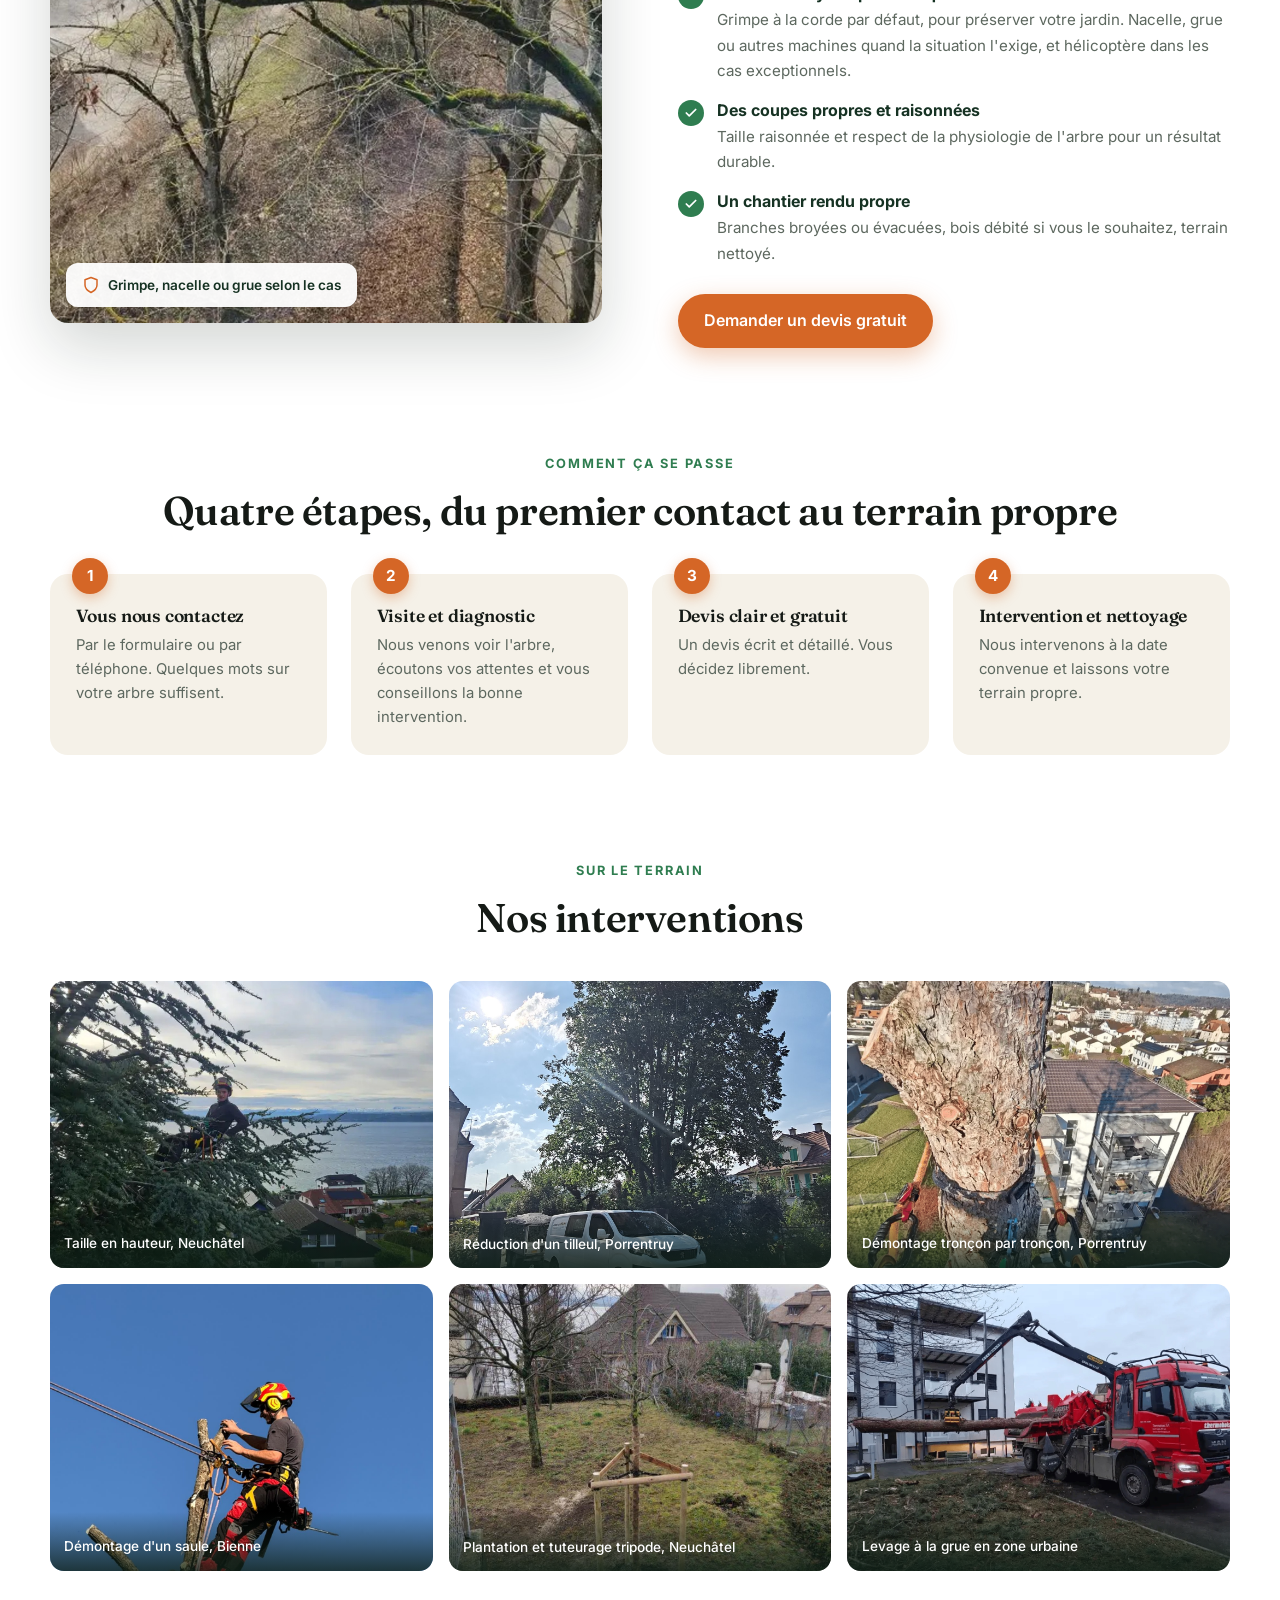
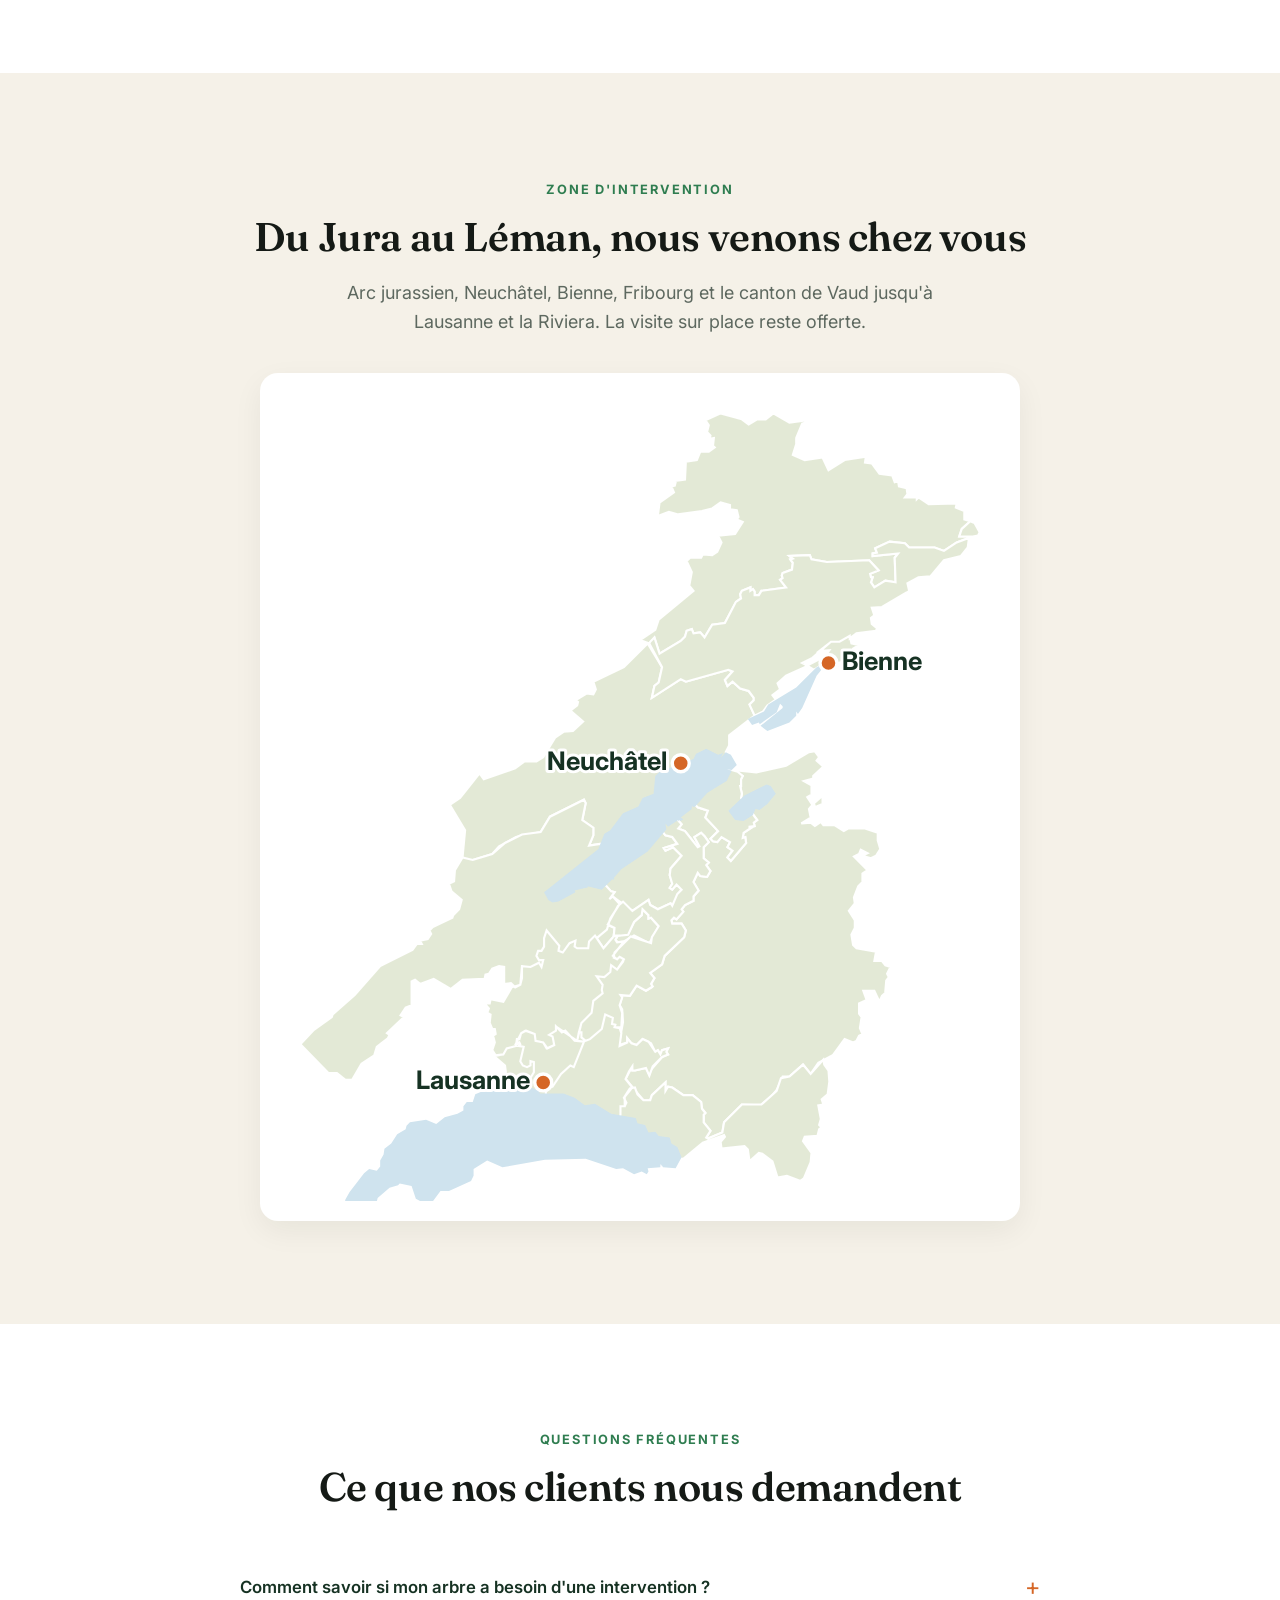
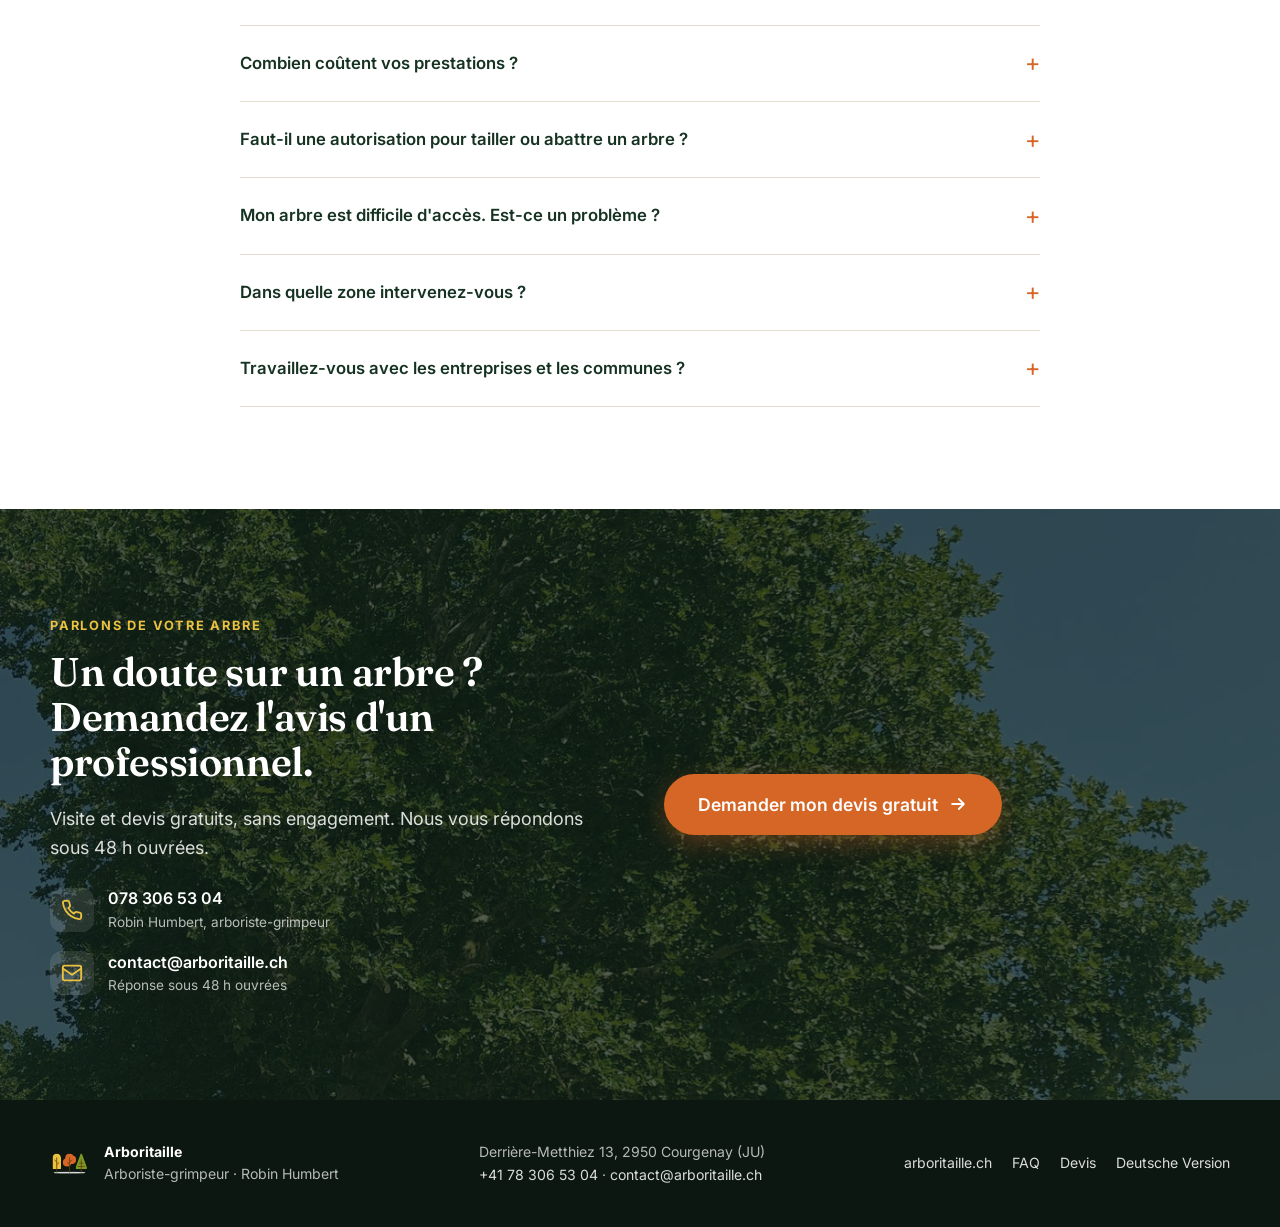
==== commit 7bb2f503: "Zone d'intervention finale : carte Jura–Neuchâtel–Bienne–Fribourg–Vaud avec 3 villes clés, textes et" ====
--- a/index.html
+++ b/index.html
@@ -4,7 +4,7 @@
 <meta charset="utf-8">
 <meta name="viewport" content="width=device-width, initial-scale=1">
 <title>Arboriste-grimpeur en Suisse romande – Taille, abattage, soins aux arbres | Arboritaille</title>
-<meta name="description" content="Arboritaille, arboriste-grimpeur : taille, élagage, abattage, démontage, diagnostic et plantation d'arbres. Visite et devis gratuits dans les cantons de Vaud, Genève, Fribourg, Valais, Neuchâtel, Jura et à Berne.">
+<meta name="description" content="Arboritaille, arboriste-grimpeur : taille, élagage, abattage, démontage, diagnostic et plantation d'arbres. Visite et devis gratuits dans le Jura, à Neuchâtel, Bienne, Fribourg et dans le canton de Vaud.">
 <meta name="robots" content="noindex, follow">
 <link rel="alternate" hreflang="fr-CH" href="https://page.arboritaille.ch/index.html">
 <link rel="alternate" hreflang="de-CH" href="https://page.arboritaille.ch/de/index.html">
@@ -104,15 +104,12 @@
   <div class="gallery"><figure><img src="img/arboriste_grimpeur-3.jpg" alt="Arboriste-grimpeur au sommet d'un cèdre, lac de Neuchâtel en arrière-plan" loading="lazy"><figcaption>Taille en hauteur, Neuchâtel</figcaption></figure><figure><img src="img/reduction_tilleul_porrentruy.jpg" alt="Tilleul après réduction de couronne à Porrentruy" loading="lazy"><figcaption>Réduction d'un tilleul, Porrentruy</figcaption></figure><figure><img src="img/demontage_arbre_porrentruy.jpg" alt="Démontage d'un grand arbre à Porrentruy" loading="lazy"><figcaption>Démontage tronçon par tronçon, Porrentruy</figcaption></figure><figure><img src="img/demontage_saule_bienne.jpg" alt="Arboriste-grimpeur démontant un saule à Bienne" loading="lazy"><figcaption>Démontage d'un saule, Bienne</figcaption></figure><figure><img src="img/plantation_arbre.jpg" alt="Jeune arbre planté avec tuteurage tripode à Neuchâtel" loading="lazy"><figcaption>Plantation et tuteurage tripode, Neuchâtel</figcaption></figure><figure><img src="img/abattage_arbre_porrentruy-6.jpg" alt="Grue lors d'un abattage" loading="lazy"><figcaption>Levage à la grue en zone urbaine</figcaption></figure></div>
 </div></section>
 <section class="section zone" id="zone"><div class="wrap">
-  <div class="center"><span class="eyebrow">Zone d'intervention</span><h2>Jura, Neuchâtel, Vaud, Fribourg, Genève, Valais et Berne</h2><p class="lead">Nous intervenons chez les particuliers, les entreprises et les collectivités, et nous nous déplaçons chez vous pour la visite, qui reste offerte.</p></div>
-  <div class="zone-map-wrap">
-    <div class="zone-map-box"><svg class="zone-map" viewBox="-120 -20 940 804" xmlns="http://www.w3.org/2000/svg" role="img" aria-label="Carte de la Suisse romande avec les principales villes desservies">
-<g class="map-land"><path class="map-canton" data-canton="ju" d="M281,155 287,157 291,153 294,164 309,155 313,148 316,147 317,150 322,150 325,153 330,144 339,143 346,129 350,127 350,121 356,119 359,124 362,124 364,121 381,119 377,114 378,109 385,106 383,97 396,97 398,100 408,102 438,100 443,107 438,110 441,119 448,114 455,115 455,98 457,96 440,98 442,92 451,88 462,89 465,92 482,91 488,94 508,84 498,84 501,79 506,74 502,73 502,67 497,64 497,61 478,62 470,57 462,57 463,55 463,51 458,50 453,43 444,41 439,34 435,33 435,30 421,32 409,39 405,30 393,32 385,28 387,17 395,4 383,6 372,0 367,4 361,4 355,7 350,4 336,0 326,5 332,23 328,26 322,26 320,32 312,33 312,45 304,46 304,54 294,61 293,70 300,67 307,69 323,67 336,61 347,66 347,73 351,74 346,82 334,83 336,88 334,94 312,101 316,109 314,118 317,121 293,141 291,148Z"><title>Jura</title></path><path class="map-canton" data-canton="ne" d="M151,267 161,285 160,303 162,305 167,305 180,301 196,290 213,286 219,276 243,264 241,278 249,283 246,295 254,294 261,302 298,269 308,256 332,240 344,244 339,231 342,220 359,206 356,199 359,194 355,189 344,183 340,186 339,182 344,176 341,175 312,183 309,182 289,195 296,173 286,157 270,173 249,183 251,189 249,192 244,191 237,196 238,200 233,203 242,210 235,217 223,221 215,235 210,238 202,238 174,250 171,246 158,263Z"><title>Neuchâtel</title></path><path class="map-canton" data-canton="vd" d="M34,505 45,509 48,513 50,513 61,523 65,523 68,529 61,539 58,541 54,552 63,560 77,567 88,545 69,534 69,530 77,531 78,534 91,539 94,531 120,511 149,505 179,487 230,488 274,500 295,524 294,534 298,540 305,541 309,545 311,560 318,567 320,574 332,590 335,603 342,612 352,606 359,605 365,601 370,595 371,589 376,588 388,574 391,573 390,567 394,564 391,557 401,546 401,533 404,531 400,531 397,523 393,523 398,505 392,496 393,494 402,493 405,488 403,486 404,482 402,472 406,472 405,469 409,465 410,457 406,441 397,451 392,445 383,453 377,454 374,463 364,472 350,472 338,484 337,491 327,495 329,490 324,484 325,478 322,470 317,465 310,466 303,460 298,463 298,457 288,469 283,469 280,467 277,461 271,455 273,449 276,446 277,449 285,447 287,452 296,439 300,438 300,434 296,435 294,438 282,427 279,431 275,430 272,427 272,430 266,431 269,416 267,397 274,398 278,391 285,394 289,393 290,386 288,382 296,376 300,368 311,358 311,350 309,348 303,349 302,347 307,345 313,335 318,333 321,326 317,320 320,314 326,317 328,315 329,312 326,309 328,307 325,305 324,299 328,293 323,286 319,288 318,290 321,296 320,297 312,285 307,284 309,281 298,269 289,276 298,288 303,290 306,294 297,297 298,299 303,296 309,302 302,311 303,321 301,324 303,326 306,322 309,325 303,336 302,335 293,338 286,333 276,340 262,330 260,332 264,327 249,314 261,302 254,294 246,295 249,283 241,278 243,264 219,276 213,286 200,288 189,293 180,301 167,305 160,303 155,312 154,320 151,321 152,326 159,332 153,345 139,351 136,359 131,360 132,362 128,363 126,367 103,378 71,413 54,425 49,431 64,445 60,453 58,452 50,462 45,475 37,482 38,488 41,492ZM308,256 320,269 327,271 325,276 334,286 329,290 331,292 334,293 336,289 342,293 341,296 344,299 340,303 343,306 353,294 352,289 351,290 351,287 359,282 361,278 349,263 351,248 332,240Z"><title>Vaud</title></path><path class="map-canton" data-canton="fr" d="M249,314 264,327 260,332 262,330 276,340 286,333 293,338 302,335 303,336 309,325 306,322 303,326 301,324 303,321 302,311 309,302 303,296 298,299 297,297 306,294 303,290 298,288 289,276ZM251,359 256,365 263,357 263,351 259,350ZM264,360 270,361 277,357 287,362 294,350 288,344 286,345 287,343 283,339 282,343 273,356 266,357ZM266,431 272,430 272,427 279,431 282,427 288,430 291,436 293,435 294,438 296,435 300,434 300,438 296,439 287,452 285,447 277,449 276,446 271,455 283,469 288,469 298,457 298,463 303,460 310,466 317,465 322,470 325,478 324,484 329,490 327,495 337,491 338,484 350,472 363,472 370,467 378,453 383,453 392,445 397,451 403,443 412,438 420,427 429,429 433,424 430,403 436,400 433,395 441,394 444,402 451,394 448,394 452,378 446,374 441,374 442,368 429,365 426,363 425,356 427,346 423,340 428,335 427,330 433,320 433,315 436,312 427,303 431,298 436,300 434,302 435,303 438,304 445,298 443,287 434,283 423,283 420,285 413,281 406,281 404,279 400,282 397,279 391,280 397,276 396,270 399,267 395,262 398,261 398,254 393,251 399,249 406,241 402,237 403,235 400,231 396,231 381,241 360,245 344,243 351,248 349,263 361,278 359,282 351,287 351,290 352,289 353,294 343,306 340,303 344,299 341,296 342,293 336,289 334,293 331,292 329,290 334,286 325,276 327,271 320,269 308,256 298,269 309,281 307,284 312,285 320,297 321,296 318,289 323,286 325,289 328,293 325,296 324,304 328,307 326,309 329,313 326,317 320,314 317,320 321,326 318,333 311,336 306,346 304,344 302,346 303,349 309,348 312,353 311,358 298,371 296,376 288,382 290,386 289,392 285,394 278,391 274,398 267,397 269,416ZM399,266 400,269 405,267 404,262Z"><title>Fribourg</title></path><path class="map-canton" data-canton="ge" d="M0,637 0,639 5,638 9,632 12,632 23,633 25,636 31,628 43,628 45,632 57,633 73,622 73,615 84,605 88,603 93,603 107,594 112,585 112,580 108,580 107,576 102,582 99,584 96,582 89,570 94,564 92,557 84,554 77,567 59,557 53,551 52,562 46,566 53,582 46,588 42,584 37,587 34,584 29,591 25,588 14,596 11,596 12,599 6,599 6,605 2,607 12,614 10,619 8,618 3,631 3,635ZM67,539 68,540 69,537 72,538 70,535ZM68,532 76,537 75,539 79,541 88,545 91,539 71,529Z"><title>Genève</title></path><path class="map-canton" data-canton="vs" d="M258,534 263,544 267,544 268,550 274,552 277,559 283,564 286,563 288,568 285,580 274,591 275,595 269,604 272,614 265,623 267,635 270,635 272,639 280,637 284,640 299,641 294,654 297,659 297,664 293,666 290,675 297,679 307,668 311,669 311,673 315,675 319,685 325,690 326,697 334,700 335,705 339,708 334,713 337,717 343,720 342,727 345,734 350,739 351,745 361,756 363,764 369,764 380,755 383,756 382,758 387,762 393,764 395,756 400,750 410,748 413,751 419,745 424,735 434,740 440,738 446,744 454,746 459,740 461,741 467,738 472,730 482,728 481,723 489,716 492,718 495,716 499,719 503,719 503,710 506,705 515,705 518,712 534,713 542,710 547,719 556,723 555,729 560,734 564,734 568,726 575,728 585,737 592,733 605,737 609,732 607,728 611,715 609,711 615,709 619,700 641,699 645,701 649,693 652,693 654,687 652,684 659,678 655,666 659,652 683,647 685,638 694,635 698,630 696,623 701,614 697,610 692,594 685,589 683,583 674,578 692,559 699,561 705,561 715,555 719,543 732,538 732,530 738,530 747,523 748,513 740,509 745,502 751,501 765,489 770,489 770,485 773,481 771,478 773,474 773,469 789,469 800,454 783,444 777,426 778,419 782,412 782,398 775,395 769,404 766,404 763,421 764,428 759,435 749,439 744,445 730,453 706,457 704,452 696,452 688,449 684,445 672,441 668,443 653,437 637,448 640,455 638,460 630,463 624,470 616,475 599,476 558,506 530,492 524,496 520,508 516,505 500,508 499,513 507,518 498,525 492,524 490,527 486,527 483,520 478,524 470,519 458,524 444,536 431,539 429,535 430,524 426,528 414,532 414,541 412,545 405,547 401,546 391,557 394,564 390,567 391,573 388,574 376,588 371,589 370,595 366,599 359,605 352,606 342,612 335,603 332,590 320,574 318,567 311,560 309,545 305,541 298,540 294,534 295,524 275,500 269,516 269,523 265,528 260,529Z"><title>Valais</title></path><path class="map-canton" data-canton="be" d="M508,84 488,94 482,91 465,92 462,89 451,88 442,92 440,98 457,96 455,98 455,115 448,114 441,119 438,110 443,107 438,100 408,102 398,100 396,97 383,97 385,106 378,109 377,114 381,119 364,121 362,124 359,124 356,119 350,121 350,127 346,129 339,143 330,144 325,153 322,150 317,150 316,147 313,148 309,155 294,164 291,153 288,156 296,173 289,195 309,182 312,183 341,175 344,176 339,182 340,186 344,183 355,189 359,194 356,199 359,206 365,204 374,196 371,193 376,189 375,184 380,179 393,173 395,172 392,170 411,156 442,148 443,147 439,144 438,140 440,138 439,133 446,132 463,122 465,121 463,116 471,112 479,111 488,100 500,97ZM508,84 513,81 509,75 506,74 501,79 498,84ZM395,172 399,175 405,172 404,174 409,174 412,177 417,173 416,171 421,170 422,166 425,165 426,161 430,158 425,157 424,152 417,156 411,156 403,163 410,162 407,166Z"><title>Berne : Bienne et Jura bernois</title></path></g>
-<g class="map-water"><path d="M61,603 63,604 69,600 67,599 70,599 75,588 77,576 81,575 89,564 91,560 90,557 94,554 95,548 100,541 102,536 110,529 117,526 125,528 128,536 138,541 145,531 150,531 165,524 167,516 177,510 187,515 216,510 244,509 265,516 269,515 277,519 282,518 285,520 287,518 286,515 295,515 295,513 296,515 295,513 297,515 305,516 309,508 307,501 302,499 301,495 294,494 291,491 287,491 284,486 279,485 278,481 261,478 250,471 243,473 236,467 229,464 212,464 207,461 204,461 201,458 190,463 184,463 180,460 175,459 172,464 169,465 167,470 163,471 160,473 160,476 156,479 147,481 142,485 135,483 124,484 121,489 115,493 111,499 106,502 106,506 103,510 103,514 101,517 96,516 92,519 80,537 77,550 68,561 69,565 67,568 68,572 67,577 65,577 62,582 61,593 63,600Z"/><path d="M215,327 218,332 221,334 225,334 237,327 236,326 245,323 255,325 262,318 263,319 263,317 268,311 286,299 299,284 298,280 299,282 298,280 300,282 307,278 306,280 308,278 310,277 308,276 316,270 316,269 318,268 327,259 340,251 343,244 340,243 343,244 347,240 343,233 340,232 336,235 337,232 334,233 326,229 319,233 317,236 294,245 291,248 290,260 283,263 279,269 269,273 261,285 257,287 253,297Z"/><path d="M354,209 357,213 362,211 363,212 374,204 376,198 378,200 378,201 363,214 368,217 383,211 387,206 387,204 388,205 392,201 401,179 406,174 405,172 401,173 387,187 368,199 365,204Z"/><path d="M341,271 346,278 352,278 358,275 359,270 362,271 374,260 370,254 367,254 352,261Z"/></g>
-<g class="map-cities"><g class="map-city" data-canton="ge"><circle cx="59" cy="604" r="7"/><text x="48" y="609" text-anchor="end">Genève</text></g><g class="map-city" data-canton="vd"><circle cx="90" cy="521" r="7"/><text x="79" y="526" text-anchor="end">Nyon</text></g><g class="map-city" data-canton="vd"><circle cx="215" cy="457" r="7"/><text x="226" y="462" text-anchor="start">Lausanne</text></g><g class="map-city" data-canton="vd"><circle cx="281" cy="484" r="7"/><text x="292" y="489" text-anchor="start">Vevey · Montreux</text></g><g class="map-city" data-canton="vd"><circle cx="217" cy="337" r="7"/><text x="206" y="342" text-anchor="end">Yverdon</text></g><g class="map-city" data-canton="ne"><circle cx="309" cy="239" r="7"/><text x="298" y="244" text-anchor="end">Neuchâtel</text></g><g class="map-city" data-canton="ne"><circle cx="278" cy="186" r="7"/><text x="267" y="191" text-anchor="end">La Chaux-de-Fonds</text></g><g class="map-city" data-canton="fr"><circle cx="382" cy="324" r="7"/><text x="393" y="329" text-anchor="start">Fribourg</text></g><g class="map-city" data-canton="fr"><circle cx="349" cy="411" r="7"/><text x="360" y="416" text-anchor="start">Bulle</text></g><g class="map-city" data-canton="vs"><circle cx="445" cy="590" r="7"/><text x="456" y="595" text-anchor="start">Sion</text></g><g class="map-city" data-canton="vs"><circle cx="501" cy="563" r="7"/><text x="512" y="568" text-anchor="start">Sierre</text></g><g class="map-city" data-canton="vs"><circle cx="354" cy="651" r="7"/><text x="343" y="656" text-anchor="end">Martigny</text></g><g class="map-city" data-canton="vs"><circle cx="317" cy="580" r="7"/><text x="306" y="585" text-anchor="end">Monthey</text></g><g class="map-city" data-canton="ju"><circle cx="440" cy="65" r="7"/><text x="451" y="70" text-anchor="start">Delémont</text></g><g class="map-city" data-canton="ju"><circle cx="355" cy="41" r="7"/><text x="344" y="46" text-anchor="end">Porrentruy</text></g><g class="map-city" data-canton="be"><circle cx="409" cy="171" r="7"/><text x="420" y="176" text-anchor="start">Bienne</text></g></g>
-</svg></div>
-    <div class="zone-list"><div class="zone-canton" data-canton="ju"><h3><svg viewBox="0 0 24 24" fill="none" stroke="currentColor" stroke-width="2" stroke-linecap="round" stroke-linejoin="round"><path d="M21 10c0 7-9 13-9 13s-9-6-9-13a9 9 0 0 1 18 0z"/><circle cx="12" cy="10" r="3"/></svg>Canton du Jura<span class="you-tag">Votre canton</span></h3><p>Delémont · Porrentruy · Courgenay · Bassecourt · Courrendlin · Moutier · Saignelégier · Le Noirmont · toute l'Ajoie</p></div><div class="zone-canton" data-canton="ne"><h3><svg viewBox="0 0 24 24" fill="none" stroke="currentColor" stroke-width="2" stroke-linecap="round" stroke-linejoin="round"><path d="M21 10c0 7-9 13-9 13s-9-6-9-13a9 9 0 0 1 18 0z"/><circle cx="12" cy="10" r="3"/></svg>Canton de Neuchâtel<span class="you-tag">Votre canton</span></h3><p>Neuchâtel · La Chaux-de-Fonds · Le Locle · Val-de-Ruz · Val-de-Travers · Boudry · Littoral</p></div><div class="zone-canton" data-canton="be"><h3><svg viewBox="0 0 24 24" fill="none" stroke="currentColor" stroke-width="2" stroke-linecap="round" stroke-linejoin="round"><path d="M21 10c0 7-9 13-9 13s-9-6-9-13a9 9 0 0 1 18 0z"/><circle cx="12" cy="10" r="3"/></svg>Berne<span class="you-tag">Votre canton</span></h3><p>Bienne · Tavannes · Saint-Imier · Tramelan · Reconvilier · La Neuveville</p></div><div class="zone-canton" data-canton="vd"><h3><svg viewBox="0 0 24 24" fill="none" stroke="currentColor" stroke-width="2" stroke-linecap="round" stroke-linejoin="round"><path d="M21 10c0 7-9 13-9 13s-9-6-9-13a9 9 0 0 1 18 0z"/><circle cx="12" cy="10" r="3"/></svg>Canton de Vaud<span class="you-tag">Votre canton</span></h3><p>Lausanne · Morges · Nyon · Vevey · Montreux · Yverdon-les-Bains · Payerne · Aigle · La Côte · Lavaux</p></div><div class="zone-canton" data-canton="fr"><h3><svg viewBox="0 0 24 24" fill="none" stroke="currentColor" stroke-width="2" stroke-linecap="round" stroke-linejoin="round"><path d="M21 10c0 7-9 13-9 13s-9-6-9-13a9 9 0 0 1 18 0z"/><circle cx="12" cy="10" r="3"/></svg>Canton de Fribourg<span class="you-tag">Votre canton</span></h3><p>Fribourg · Bulle · Villars-sur-Glâne · Romont · Estavayer-le-Lac · Châtel-Saint-Denis · Marly · Morat</p></div><div class="zone-canton" data-canton="ge"><h3><svg viewBox="0 0 24 24" fill="none" stroke="currentColor" stroke-width="2" stroke-linecap="round" stroke-linejoin="round"><path d="M21 10c0 7-9 13-9 13s-9-6-9-13a9 9 0 0 1 18 0z"/><circle cx="12" cy="10" r="3"/></svg>Canton de Genève<span class="you-tag">Votre canton</span></h3><p>Genève · Carouge · Lancy · Vernier · Meyrin · Thônex · Versoix · Onex</p></div><div class="zone-canton" data-canton="vs"><h3><svg viewBox="0 0 24 24" fill="none" stroke="currentColor" stroke-width="2" stroke-linecap="round" stroke-linejoin="round"><path d="M21 10c0 7-9 13-9 13s-9-6-9-13a9 9 0 0 1 18 0z"/><circle cx="12" cy="10" r="3"/></svg>Valais<span class="you-tag">Votre canton</span></h3><p>Sion · Sierre · Martigny · Monthey · Fully · Conthey · Saint-Maurice · Crans-Montana · Verbier</p></div></div>
-  </div>
+  <div class="center"><span class="eyebrow">Zone d'intervention</span><h2>Du Jura au Léman, nous venons chez vous</h2><p class="lead">Arc jurassien, Neuchâtel, Bienne, Fribourg et le canton de Vaud jusqu'à Lausanne et la Riviera. La visite sur place reste offerte.</p></div>
+  <div class="zone-map-box"><svg class="zone-map" viewBox="-24 -24 848 952" xmlns="http://www.w3.org/2000/svg" role="img" aria-label="Carte de la zone d'intervention : Jura, Neuchâtel, Bienne, Fribourg et Vaud, avec Lausanne, Neuchâtel et Bienne">
+<g class="map-land"><path class="map-canton" data-canton="ju" d="M400,267 411,271 417,264 423,283 448,268 453,263 455,256 461,254 463,259 471,258 476,264 485,249 500,247 513,222 519,218 518,213 520,209 530,205 530,209 533,207 535,210 535,214 540,214 543,209 572,205 565,196 568,194 567,191 568,188 579,184 580,176 577,172 580,171 576,168 600,167 602,172 620,175 670,173 681,185 671,189 672,193 674,193 672,199 676,205 689,197 701,199 700,170 704,165 674,168 674,165 679,164 677,159 694,151 712,153 717,158 747,158 758,162 773,152 792,145 776,145 779,136 789,127 782,125 782,115 772,111 773,106 740,107 728,99 726,101 726,99 712,99 715,95 714,88 705,86 704,80 700,81 697,73 682,71 673,59 665,58 666,51 641,55 622,67 615,52 594,55 580,49 584,36 584,29 591,12 598,10 597,8 576,11 557,0 548,7 538,7 528,13 520,7 495,0 477,8 481,14 479,22 483,26 482,30 487,29 486,38 488,40 481,45 471,45 467,55 454,57 453,78 439,80 442,81 441,85 437,86 440,93 423,105 421,121 434,116 445,119 473,115 485,112 495,105 506,108 506,113 514,114 516,122 514,125 521,128 512,142 492,144 496,152 491,163 485,167 474,166 472,170 459,170 455,174 461,187 458,203 463,209 422,243 418,255Z"><title>Jura</title></path><path class="map-canton" data-canton="ne" d="M176,461 194,491 191,523 195,526 203,526 226,519 234,510 254,499 283,493 294,475 334,455 336,459 332,479 345,488 345,497 340,509 353,507 366,521 430,463 448,441 488,414 509,420 501,399 505,391 505,379 535,356 529,343 534,338 534,335 528,327 518,324 509,316 503,321 500,314 509,304 504,302 454,316 448,313 414,335 417,321 422,317 426,299 409,271 381,299 345,316 348,325 345,331 337,330 324,338 327,340 326,344 318,350 333,363 321,374 310,375 300,382 286,405 278,410 264,410 253,418 216,431 211,424 188,453Z"><title>Neuchâtel</title></path><path class="map-canton" data-canton="fr" d="M346,541 366,563 370,564 364,572 368,569 391,586 410,573 412,579 421,584 436,577 438,580 449,560 443,555 438,561 435,559 438,554 435,544 436,536 449,521 439,511 430,515 428,512 444,507 438,499 430,497 413,476ZM349,618 357,630 369,616 370,606 363,603ZM371,620 374,623 381,622 393,615 411,624 422,604 413,594 410,595 410,591 403,584 402,591 393,599 386,613 374,615ZM375,744 385,741 385,736 390,742 396,744 403,737 413,742 418,752 421,750 424,755 426,750 433,748 431,752 433,755 426,758 413,773 411,779 407,771 394,774 391,774 391,769 383,784 404,809 412,809 414,803 430,788 430,798 433,793 438,794 451,803 462,803 472,811 473,819 477,824 475,826 475,835 483,845 478,853 480,854 497,847 499,835 520,814 542,815 554,805 561,797 568,781 576,781 592,767 601,778 610,765 627,756 641,737 651,741 655,739 658,733 662,731 659,724 661,711 658,707 658,695 667,691 663,680 676,680 682,693 685,686 693,679 689,680 690,668 693,664 691,660 695,652 689,650 685,645 676,645 678,634 655,630 651,626 649,614 653,606 653,597 646,586 653,577 652,570 657,557 662,552 662,542 668,538 652,522 658,519 660,514 668,518 664,520 665,522 672,524 678,521 683,513 680,503 680,494 665,489 645,489 640,492 629,485 616,485 613,481 606,486 601,482 590,483 601,476 599,466 603,461 597,452 602,449 602,438 593,433 604,430 604,427 616,416 608,409 611,405 606,398 599,399 572,415 537,423 509,420 521,427 519,431 519,439 518,439 520,448 519,453 538,479 534,482 535,486 528,487 531,488 522,494 521,500 524,499 525,506 507,527 503,523 509,515 503,511 506,505 496,499 491,505 486,504 483,501 492,492 477,476 480,468 468,464 448,441 430,463 449,484 445,489 453,492 468,511 470,510 464,499 472,494 476,498 481,505 475,511 475,524 481,529 478,532 483,539 479,546 471,545 468,541 463,552 469,562 463,569 463,574 453,579 449,584 451,587 443,596 440,594 437,597 438,601 449,601 454,609 452,617 429,639 426,649 412,659 417,665 413,672 414,676 407,680 396,674 388,686 377,685 379,687 376,697 379,702 380,717ZM605,459 606,464 615,460 615,453 613,452Z"><title>Fribourg</title></path><path class="map-canton" data-canton="be" d="M792,145 773,152 758,162 747,158 717,158 712,153 694,151 677,159 679,164 674,165 674,168 704,165 700,170 701,199 689,197 676,205 672,199 674,193 672,193 671,189 681,185 670,173 620,175 602,172 600,167 576,168 580,171 577,172 580,176 579,184 568,188 567,191 568,194 565,196 572,205 543,209 540,214 535,214 535,210 533,207 530,209 530,205 520,209 518,213 519,218 513,222 500,247 485,249 476,264 471,258 463,259 461,254 455,256 453,263 448,268 423,283 417,264 412,269 411,271 426,299 422,317 417,321 414,335 448,313 454,316 504,302 509,304 500,314 503,321 509,316 518,324 528,327 534,335 534,338 529,343 535,356 545,351 550,344 560,337 556,332 565,325 562,318 572,309 594,299 597,297 591,294 603,288 625,269 635,269 647,262 647,265 655,259 678,256 679,253 673,248 672,241 676,238 673,229 685,228 714,211 717,209 715,200 728,193 742,192 758,173 778,168 786,158 787,150ZM792,145 798,144 800,140 794,129 789,127 779,136 776,145ZM597,297 605,302 614,296 613,300 622,299 626,306 635,298 633,294 642,292 643,286 648,285 651,282 651,277 658,273 649,271 647,262 635,269 625,269 611,280 623,279 618,286Z"><title>Bienne et environs</title></path><path class="map-canton" data-canton="vd" d="M254,742 258,741 259,743 257,745 263,746 259,763 262,768 267,770 271,768 271,763 275,764 275,776 272,781 268,785 262,782 259,787 260,840 290,840 289,796 297,793 307,778 318,768 322,770 334,740 323,739 312,727 308,729 301,722 301,727 293,732 297,734 299,744 291,748 286,741 277,739 276,731 266,727 260,730ZM228,757 241,768 242,776 238,781 238,792 235,794 238,795 235,798 234,839 260,840 259,787 262,782 268,785 272,781 275,776 275,764 271,763 271,768 267,770 262,768 259,763 263,746 257,745 259,743 258,741 255,743 256,736 254,745 243,748 239,755ZM289,796 290,840 313,841 368,857 377,826 377,816 382,816 382,805 391,794 383,784 387,775 391,769 391,774 394,774 407,771 411,780 415,769 426,758 433,755 431,752 433,748 426,750 424,755 421,750 418,752 410,740 403,737 396,744 390,742 385,736 385,741 376,745 378,730 376,724 370,723 371,720 367,719 368,712 359,708 355,725 341,737 336,739 331,735 331,729 328,729 326,739 334,740 322,770 318,768 307,778 297,793ZM368,857 421,876 451,878 474,859 499,850 500,852 495,858 496,866 523,863 527,867 529,881 540,871 544,872 556,881 562,900 573,898 589,904 593,901 601,882 602,871 592,857 594,852 609,851 611,843 614,841 611,838 613,831 610,815 616,814 614,808 621,802 623,787 622,774 617,767 616,761 601,778 592,767 576,781 566,783 561,798 543,814 520,814 499,835 497,847 480,854 478,853 483,845 475,835 475,826 477,824 473,819 472,811 462,803 451,803 438,794 433,793 430,798 430,788 414,803 412,809 404,809 397,802 394,794 388,795 381,806 384,812 382,816 377,816 377,826ZM0,743 33,777 43,777 53,785 61,785 72,766 87,756 90,746 103,736 105,732 102,730 122,711 118,709 124,700 131,697 131,669 135,667 141,672 157,666 177,678 191,667 217,666 218,661 222,660 226,654 234,651 240,652 240,672 248,671 253,676 259,673 261,665 261,651 271,652 281,647 284,652 286,644 281,644 278,639 280,633 284,633 287,628 287,618 290,609 305,627 304,633 309,635 317,624 324,621 323,628 326,630 339,630 340,622 347,615 349,618 361,608 365,595 376,578 368,569 364,572 370,564 366,563 346,541 366,521 353,507 340,509 345,497 345,488 332,479 336,459 334,455 294,475 283,493 261,496 241,506 226,519 203,526 191,523 182,538 181,551 175,554 178,563 190,573 187,584 180,591 179,594 156,605 152,609 154,613 150,619 141,621 143,625 137,625 132,632 94,651 64,685 38,708 37,711 16,726ZM217,695 222,701 220,706 224,708 223,718 226,725 229,725 230,731 227,733 229,741 226,750 230,756 239,755 243,748 254,745 255,737 258,737 260,730 265,727 276,731 277,739 286,741 290,748 299,744 297,734 293,732 301,727 301,722 326,739 331,718 343,706 345,692 356,683 355,679 356,673 349,663 358,664 365,658 366,650 373,655 381,643 376,640 373,643 368,639 381,622 373,623 371,620 374,615 370,615 357,630 347,615 340,622 339,630 326,630 323,628 324,621 317,624 309,635 304,633 305,627 290,609 287,618 287,628 284,633 280,633 278,639 281,644 286,644 284,652 281,647 271,652 261,651 259,673 249,676 239,693 224,690 223,695ZM328,729 331,729 331,735 336,739 341,737 355,725 359,708 368,712 367,719 371,720 370,723 378,723 379,706 376,697 379,688 377,685 388,686 396,674 407,680 415,675 413,672 417,665 412,659 426,649 429,639 452,617 454,609 449,601 438,601 437,597 440,594 443,596 451,587 449,584 453,579 463,574 463,569 469,562 463,552 468,541 471,545 479,546 483,539 478,532 481,529 475,524 475,511 481,505 476,498 472,494 464,499 470,510 468,511 453,492 445,489 449,484 430,463 413,476 430,497 438,499 444,507 428,512 430,515 439,511 449,521 436,536 435,544 438,554 435,559 438,561 443,555 449,561 444,566 438,580 436,577 421,584 412,579 410,573 391,586 380,575 374,580 362,602 370,606 369,616 386,614 393,599 402,591 403,584 410,591 410,595 413,594 422,604 414,617 413,624 389,616 370,635 369,641 373,643 376,640 381,643 380,646 373,655 366,650 365,658 358,664 349,663 356,673 355,679 356,683 345,692 343,706 331,718ZM448,441 468,464 480,468 477,476 492,492 483,501 486,504 491,505 496,499 506,505 503,511 509,515 503,523 507,527 525,506 524,499 521,500 522,494 531,488 528,487 535,486 534,482 538,479 519,453 520,448 518,439 519,439 519,431 521,427 515,422 488,414Z"><title>Vaud</title></path></g>
+<g class="map-water"><path d="M21,1039 24,1041 34,1035 32,1032 36,1032 45,1014 44,1007 48,993 54,992 68,973 72,966 71,961 78,956 80,945 89,933 91,924 105,912 115,909 117,907 131,910 136,925 149,932 153,932 165,916 175,916 201,904 204,898 204,890 220,880 238,888 288,879 336,878 372,890 380,889 393,896 402,893 408,896 410,893 409,889 424,888 424,884 426,887 425,884 427,888 442,889 449,876 444,864 437,860 435,853 422,851 418,846 410,847 406,838 397,836 395,830 366,825 347,813 335,815 323,806 310,801 282,801 281,798 272,794 268,794 263,789 244,798 233,798 226,793 217,791 213,799 206,802 203,811 196,811 192,816 192,821 185,825 170,829 160,837 148,832 129,835 125,839 124,843 114,849 107,860 99,866 98,873 94,880 94,887 90,892 81,890 75,895 58,917 53,926 48,949 33,968 34,974 33,973 31,979 33,986 31,995 28,994 23,1003 21,1023 24,1027 24,1035Z"/><path d="M287,564 292,573 297,576 304,575 324,564 323,562 339,558 338,557 355,561 367,549 370,549 369,547 372,545 370,546 378,537 409,516 431,490 430,483 432,487 430,483 433,487 445,479 444,482 446,479 448,480 451,478 448,476 461,466 461,463 462,462 462,464 465,463 479,447 502,433 508,421 502,419 508,420 514,414 507,402 501,399 495,406 498,400 492,402 478,395 466,401 463,407 423,422 418,427 416,448 403,453 398,463 380,471 365,491 358,495 351,513Z"/><path d="M527,360 532,367 540,364 541,366 561,352 565,342 568,345 568,347 542,368 550,374 576,364 584,356 584,351 586,354 591,347 608,309 616,299 614,296 608,299 584,323 551,343 546,351Z"/><path d="M504,468 512,479 522,480 533,473 536,466 541,467 550,460 560,448 554,439 549,437 523,450Z"/></g>
+<g class="map-cities"><g class="map-city" data-canton="vd"><circle cx="286" cy="788" r="10"/><text x="270" y="796" text-anchor="end">Lausanne</text></g><g class="map-city" data-canton="ne"><circle cx="448" cy="412" r="10"/><text x="432" y="420" text-anchor="end">Neuchâtel</text></g><g class="map-city" data-canton="be"><circle cx="622" cy="294" r="10"/><text x="638" y="302" text-anchor="start">Bienne</text></g></g>
+</svg><p class="zone-you" data-local-zone hidden></p></div>
 </div></section>
 <section class="section" id="faq"><div class="wrap">
   <div class="center"><span class="eyebrow">Questions fréquentes</span><h2>Ce que nos clients nous demandent</h2></div>
@@ -162,10 +159,10 @@
 s.onload=function(){var G=window.ARBO_GEO||{},n=parseInt(id,10),c=null;
 for(var k in G){if(G[k].indexOf(n)>-1){c=k;break;}}
 if(!c)return;
-var L={vd:'Canton de Vaud',ge:'Canton de Genève',fr:'Canton de Fribourg',vs:'Valais',ne:'Canton de Neuchâtel',ju:'Canton du Jura',be:'Bienne et environs'};
+var L={vd:'Canton de Vaud',fr:'Canton de Fribourg',ne:'Canton de Neuchâtel',ju:'Canton du Jura',be:'Bienne et environs',bs:'Bâle et environs',so:'Soleure et environs'};
 document.querySelectorAll('[data-local]').forEach(function(e){e.textContent='Arboriste-grimpeur · '+L[c];});
 document.querySelectorAll('[data-canton]').forEach(function(e){if(e.getAttribute('data-canton')===c)e.classList.add('is-you');});
-var el=document.querySelector('.zone-list .zone-canton[data-canton="'+c+'"]');if(el)el.parentNode.insertBefore(el,el.parentNode.firstChild);
+var z=document.querySelector('[data-local-zone]');if(z){z.textContent='Vous êtes dans la zone : '+L[c]+'. Nous nous déplaçons chez vous pour la visite.';z.hidden=false;}
 };document.head.appendChild(s);}catch(e){}})();
 </script>
 <div class="callbar">
--- a/style.css
+++ b/style.css
@@ -223,22 +223,13 @@
 .form-note-lang svg{color:var(--orange)}
 
 
-/* Zone d'intervention : carte de la Suisse romande */
-.zone-map-wrap{display:grid;grid-template-columns:1.15fr 1fr;gap:2.5rem;align-items:center;margin-top:2.25rem}
-.zone-map-box{background:#fff;border-radius:18px;padding:1rem;box-shadow:0 10px 30px rgba(15,32,23,.06)}
+/* Zone d'intervention : carte */
+.zone-map-box{background:#fff;border-radius:18px;padding:1.25rem;box-shadow:0 10px 30px rgba(15,32,23,.06);max-width:760px;margin:2.25rem auto 0}
 .zone-map{width:100%;height:auto;display:block}
 .map-canton{fill:#e3e9d6;stroke:#fff;stroke-width:2.5;transition:fill .3s}
 .map-canton.is-you{fill:#c7d7a4}
 .map-water{fill:#cfe3ee}
-.map-city circle{fill:var(--orange);stroke:#fff;stroke-width:3}
-.map-city text{font:600 21px var(--font-body),Inter,Arial,sans-serif;fill:var(--green-900);paint-order:stroke;stroke:#fff;stroke-width:5px;stroke-linejoin:round}
+.map-city circle{fill:var(--orange);stroke:#fff;stroke-width:4}
+.map-city text{font:700 30px var(--font-body),Inter,Arial,sans-serif;fill:var(--green-900);paint-order:stroke;stroke:#fff;stroke-width:7px;stroke-linejoin:round}
 .map-city.is-you circle{fill:var(--green-500)}
-.zone-list{display:grid;grid-template-columns:1fr 1fr;gap:.9rem 1.25rem}
-.zone-canton h3{margin:0 0 .2rem;font-size:1rem;display:flex;gap:.4rem;align-items:center;color:var(--green-900)}
-.zone-canton h3 svg{width:18px;height:18px;color:var(--orange);flex:none}
-.zone-canton p{margin:0;color:var(--muted);font-size:.88rem;line-height:1.55}
-.you-tag{display:none;margin-left:.4rem;font-size:.7rem;font-weight:600;color:#fff;background:var(--green-500);border-radius:999px;padding:.1rem .5rem}
-.zone-canton.is-you{background:#fff;border-radius:12px;padding:.75rem .9rem;box-shadow:0 8px 24px rgba(15,32,23,.08);grid-column:1/-1}
-.zone-canton.is-you .you-tag{display:inline-block}
-@media (max-width:900px){.zone-map-wrap{grid-template-columns:1fr;gap:1.5rem}.zone-list{grid-template-columns:1fr 1fr}}
-@media (max-width:560px){.zone-list{grid-template-columns:1fr}.map-city text{font-size:26px}}
+.zone-you{margin:1rem 0 0;text-align:center;font-weight:600;color:var(--green-900);background:var(--sand);border-radius:10px;padding:.6rem .9rem}
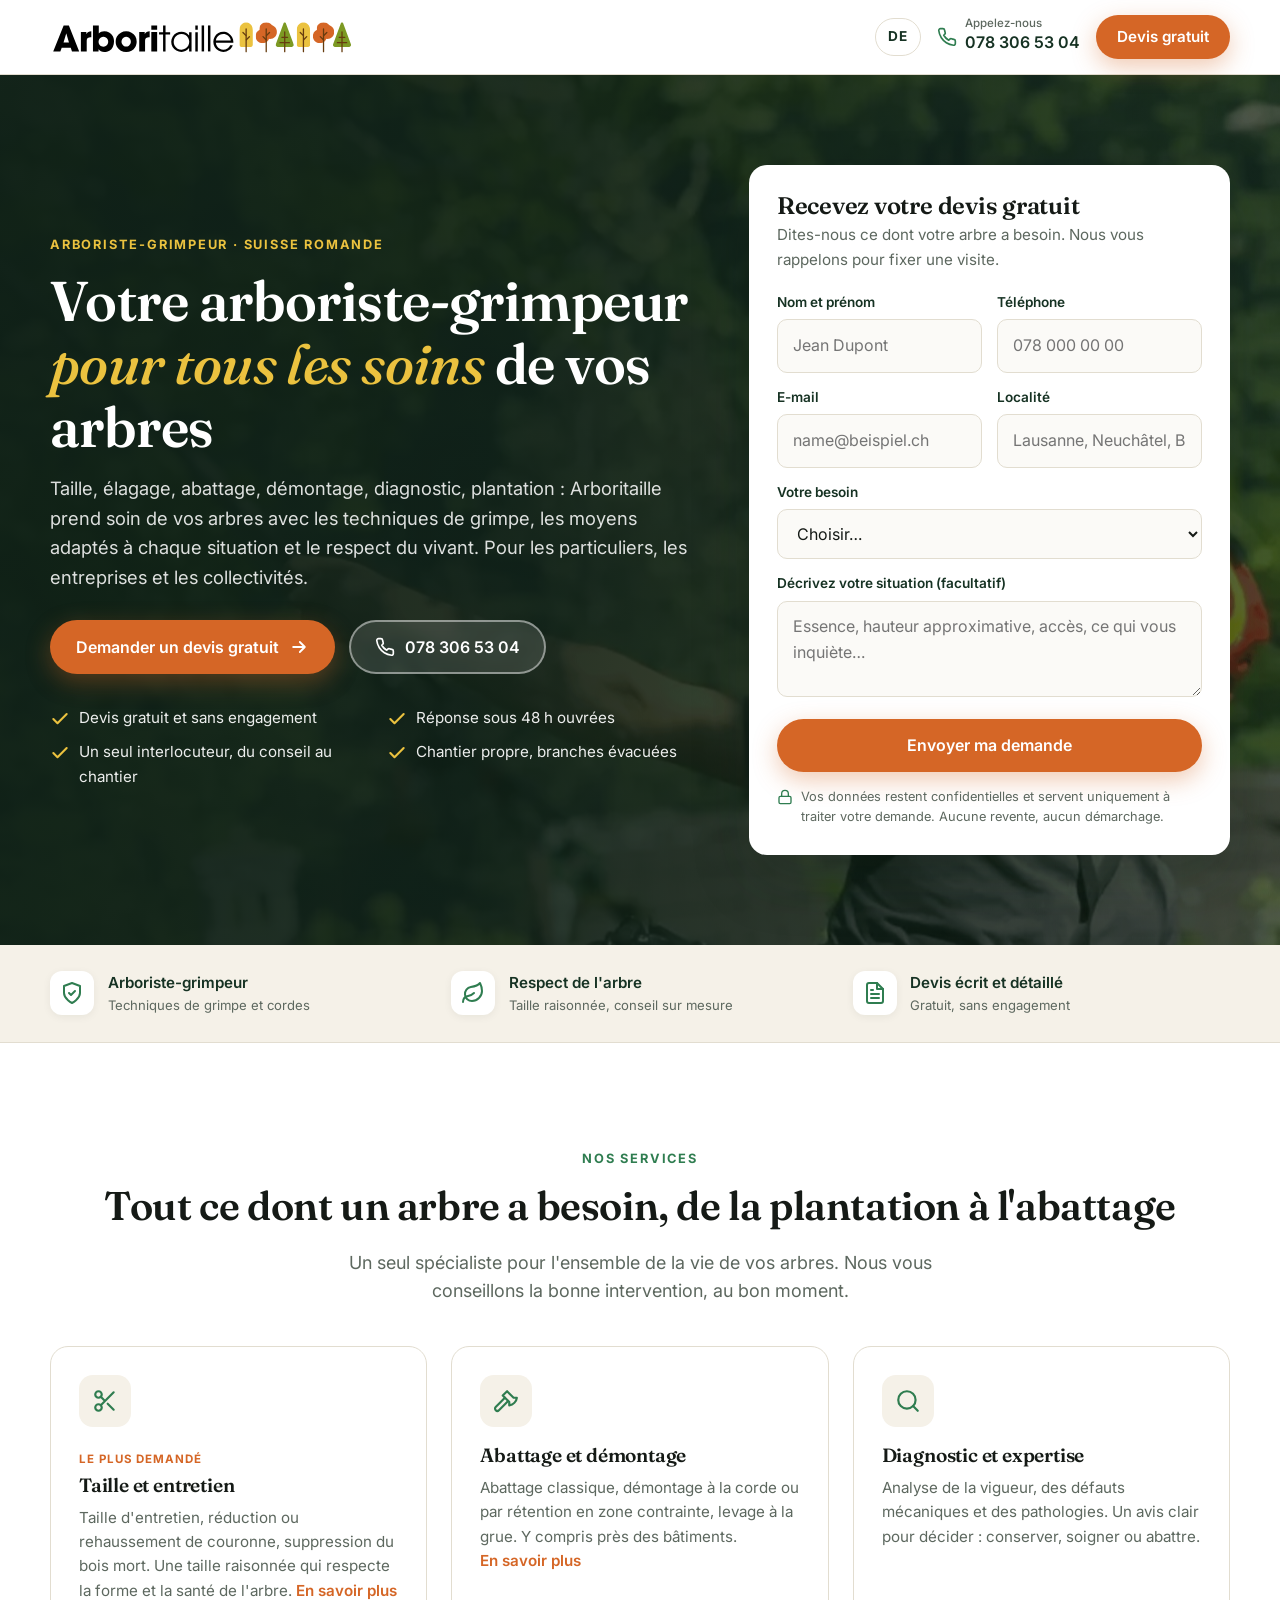
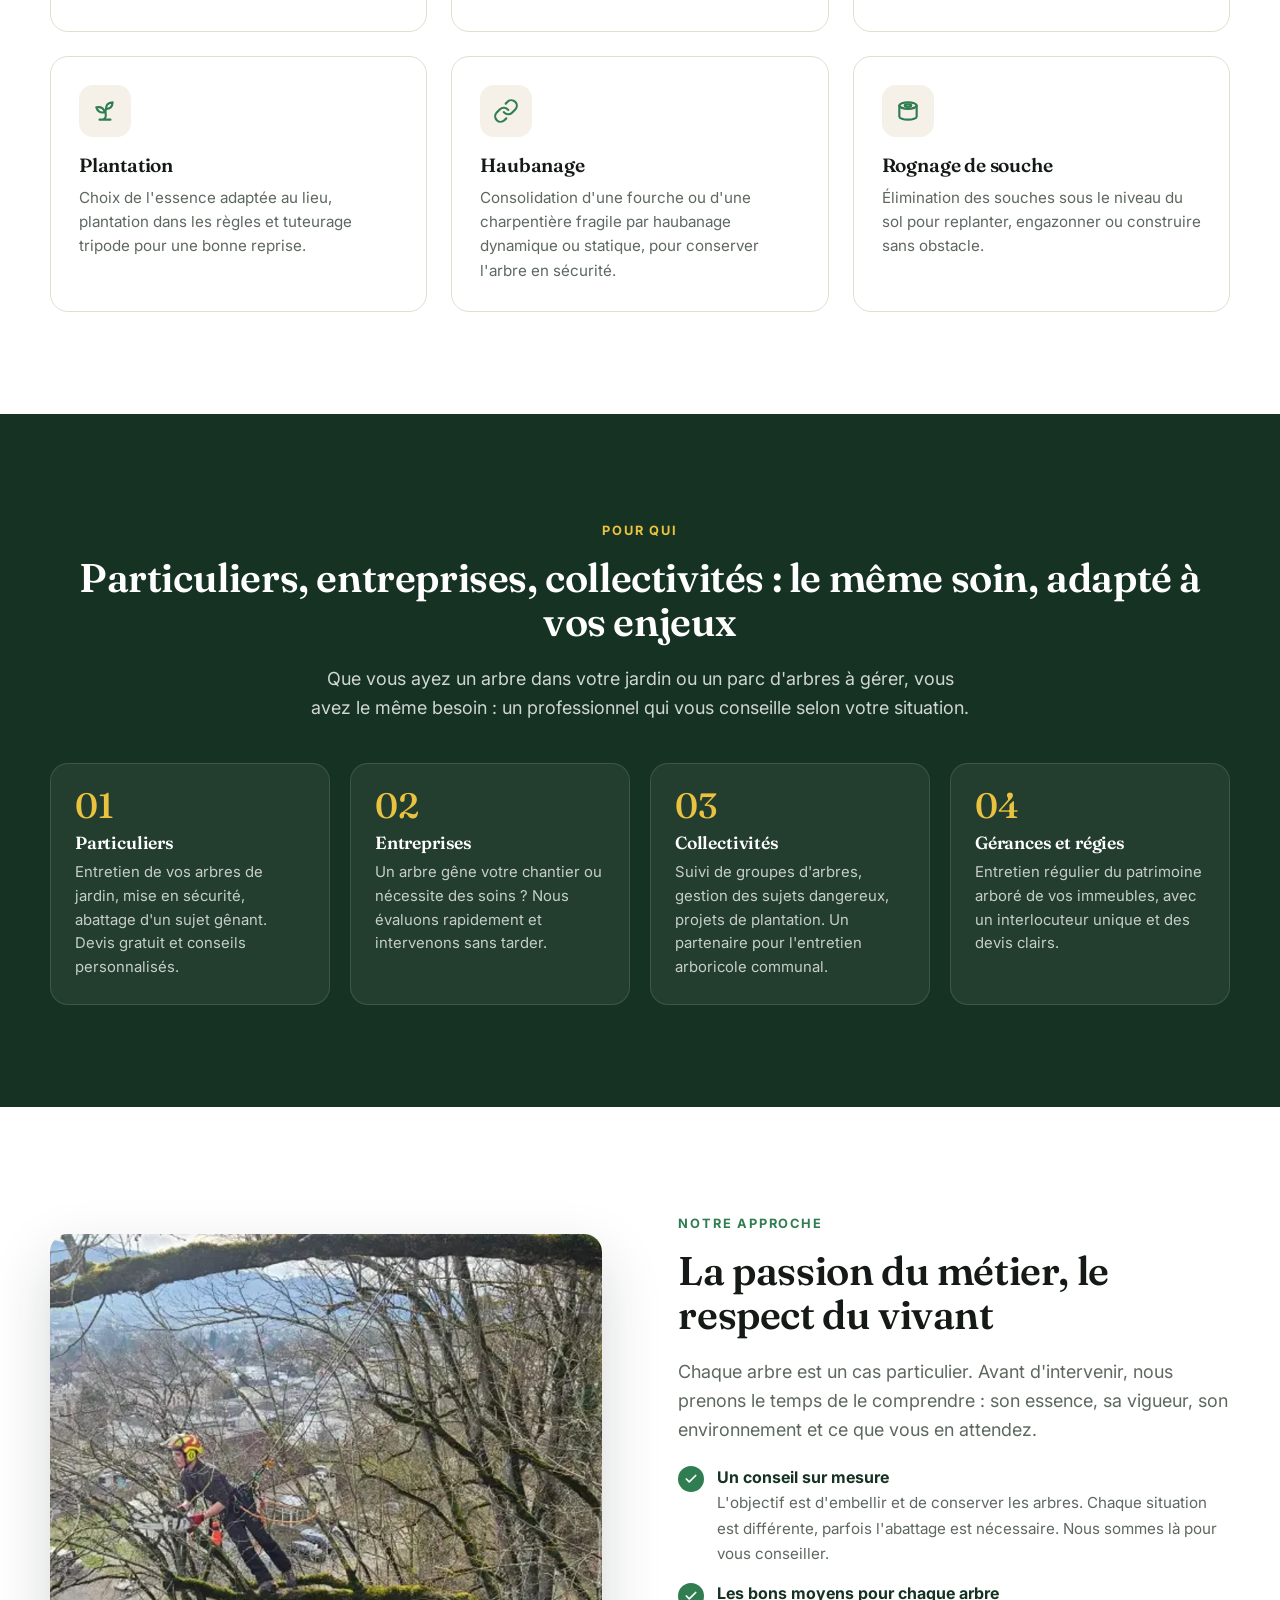
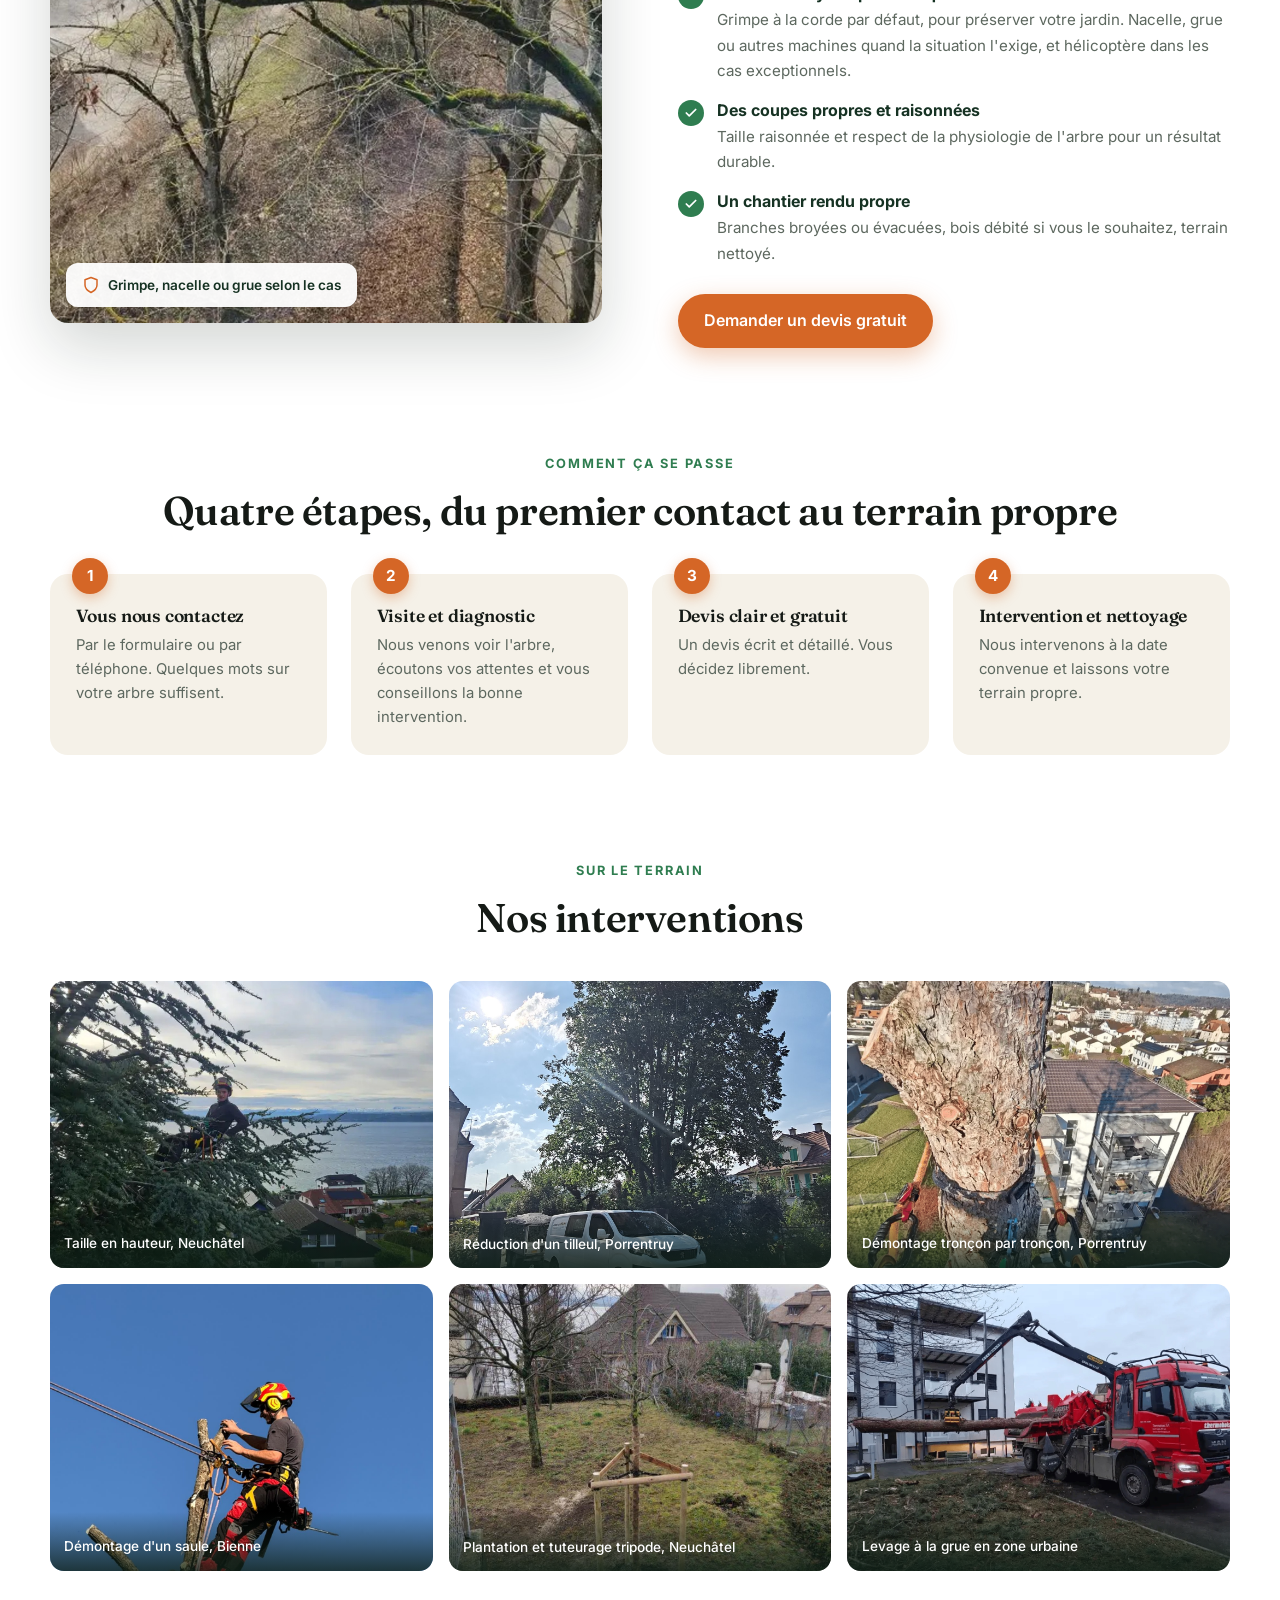
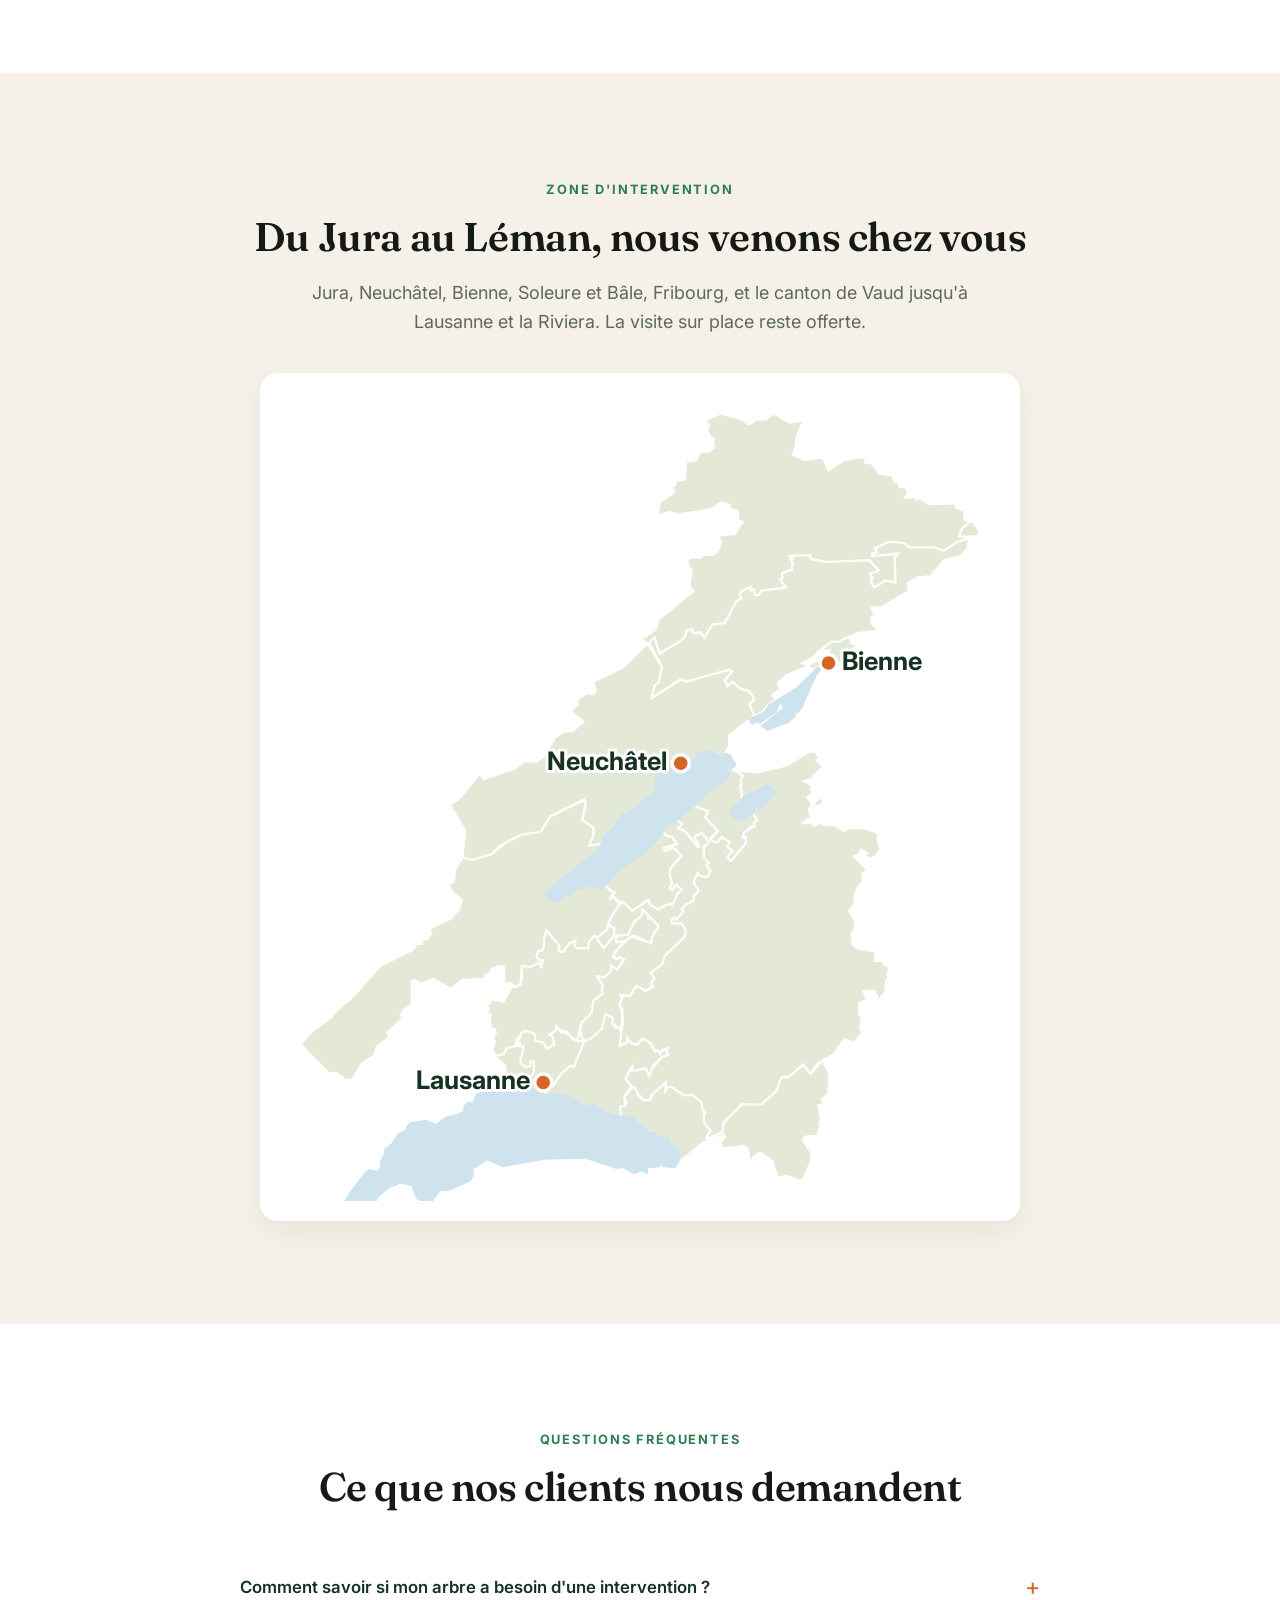
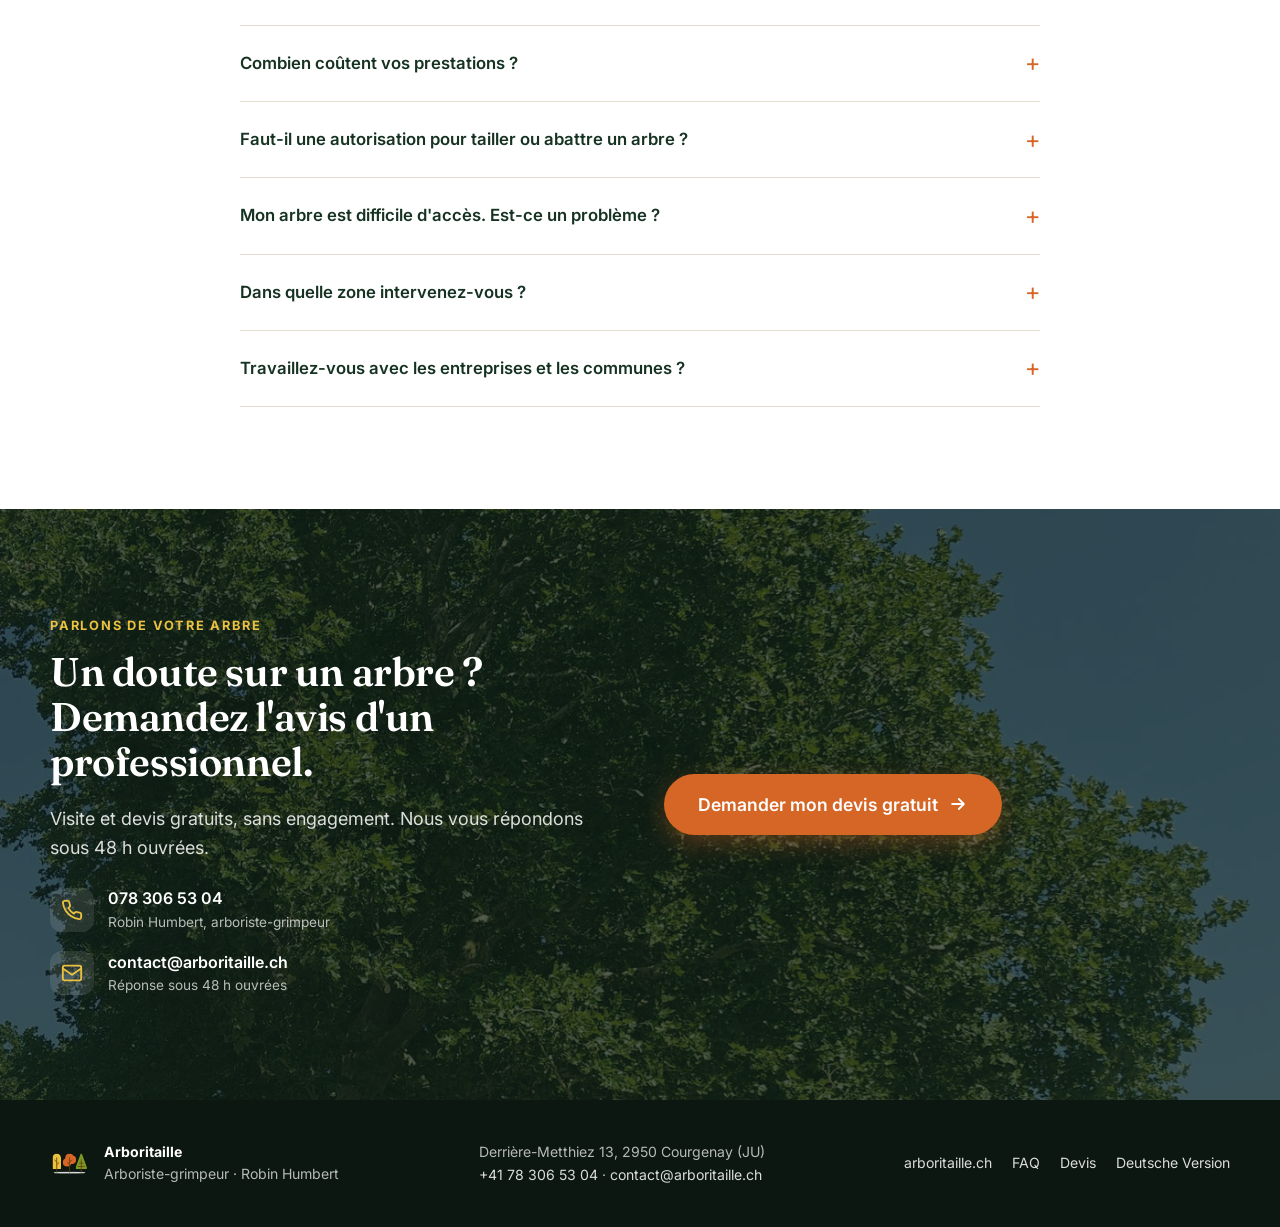
==== commit 16ca815e: "Corrections QA : FAQ zone sans liens cassés ni Genève/Valais, Soleure et Bâle cités, placeholder, tr" ====
--- a/index.html
+++ b/index.html
@@ -66,7 +66,7 @@
         </div>
         <div class="field-row">
           <div class="field"><label for="email">E-mail</label><input id="email" name="Email" type="email" required autocomplete="email" placeholder="name@beispiel.ch"></div>
-          <div class="field"><label for="localite">Localité</label><input id="localite" name="Localité" type="text" required autocomplete="address-level2" placeholder="Lausanne, Sion, Neuchâtel…"></div>
+          <div class="field"><label for="localite">Localité</label><input id="localite" name="Localité" type="text" required autocomplete="address-level2" placeholder="Lausanne, Neuchâtel, Bienne…"></div>
         </div>
         <div class="field"><label for="besoin">Votre besoin</label>
           <select id="besoin" name="Besoin" required><option value="" disabled selected>Choisir…</option><option>Taille et entretien</option><option>Abattage ou démontage</option><option>Diagnostic / expertise d'un arbre</option><option>Plantation</option><option>Haubanage / consolidation</option><option>Rognage de souche</option><option>Je ne sais pas encore, j'ai besoin d'un conseil</option></select>
@@ -86,7 +86,7 @@
 </div></section>
 <section class="section why"><div class="wrap">
   <div class="center"><span class="eyebrow">Pour qui</span><h2>Particuliers, entreprises, collectivités : le même soin, adapté à vos enjeux</h2><p class="lead">Que vous ayez un arbre dans votre jardin ou un parc d'arbres à gérer, vous avez le même besoin : un professionnel qui vous conseille selon votre situation.</p></div>
-  <div class="why-grid"><div class="why-item"><div class="num">01</div><h3>Particuliers</h3><p>Entretien de vos arbres de jardin, mise en sécurité, abattage d'un sujet gênant. Devis gratuit et conseils personnalisés.</p></div><div class="why-item"><div class="num">02</div><h3>Entreprises</h3><p>Un arbre gêne votre chantier ou nécessite des soins ? Nous évaluons rapidement et intervenons dans les meilleurs délais.</p></div><div class="why-item"><div class="num">03</div><h3>Collectivités</h3><p>Suivi de groupes d'arbres, gestion des sujets dangereux, projets de plantation. Un partenaire pour l'entretien arboricole communal.</p></div><div class="why-item"><div class="num">04</div><h3>Gérances et régies</h3><p>Entretien régulier du patrimoine arboré de vos immeubles, avec un interlocuteur unique et des devis clairs.</p></div></div>
+  <div class="why-grid"><div class="why-item"><div class="num">01</div><h3>Particuliers</h3><p>Entretien de vos arbres de jardin, mise en sécurité, abattage d'un sujet gênant. Devis gratuit et conseils personnalisés.</p></div><div class="why-item"><div class="num">02</div><h3>Entreprises</h3><p>Un arbre gêne votre chantier ou nécessite des soins ? Nous évaluons rapidement et intervenons sans tarder.</p></div><div class="why-item"><div class="num">03</div><h3>Collectivités</h3><p>Suivi de groupes d'arbres, gestion des sujets dangereux, projets de plantation. Un partenaire pour l'entretien arboricole communal.</p></div><div class="why-item"><div class="num">04</div><h3>Gérances et régies</h3><p>Entretien régulier du patrimoine arboré de vos immeubles, avec un interlocuteur unique et des devis clairs.</p></div></div>
 </div></section>
 <section class="section"><div class="wrap split">
   <div class="split-img"><img src="img/arboriste_grimpeur-2.jpg" alt="Arboriste-grimpeur dans la couronne d'un grand arbre" loading="lazy"><div class="badge"><svg viewBox="0 0 24 24" fill="none" stroke="currentColor" stroke-width="2" stroke-linecap="round" stroke-linejoin="round"><path d="M12 22s8-4 8-10V5l-8-3-8 3v7c0 6 8 10 8 10z"/></svg> Grimpe, nacelle ou grue selon le cas</div></div>
@@ -104,7 +104,7 @@
   <div class="gallery"><figure><img src="img/arboriste_grimpeur-3.jpg" alt="Arboriste-grimpeur au sommet d'un cèdre, lac de Neuchâtel en arrière-plan" loading="lazy"><figcaption>Taille en hauteur, Neuchâtel</figcaption></figure><figure><img src="img/reduction_tilleul_porrentruy.jpg" alt="Tilleul après réduction de couronne à Porrentruy" loading="lazy"><figcaption>Réduction d'un tilleul, Porrentruy</figcaption></figure><figure><img src="img/demontage_arbre_porrentruy.jpg" alt="Démontage d'un grand arbre à Porrentruy" loading="lazy"><figcaption>Démontage tronçon par tronçon, Porrentruy</figcaption></figure><figure><img src="img/demontage_saule_bienne.jpg" alt="Arboriste-grimpeur démontant un saule à Bienne" loading="lazy"><figcaption>Démontage d'un saule, Bienne</figcaption></figure><figure><img src="img/plantation_arbre.jpg" alt="Jeune arbre planté avec tuteurage tripode à Neuchâtel" loading="lazy"><figcaption>Plantation et tuteurage tripode, Neuchâtel</figcaption></figure><figure><img src="img/abattage_arbre_porrentruy-6.jpg" alt="Grue lors d'un abattage" loading="lazy"><figcaption>Levage à la grue en zone urbaine</figcaption></figure></div>
 </div></section>
 <section class="section zone" id="zone"><div class="wrap">
-  <div class="center"><span class="eyebrow">Zone d'intervention</span><h2>Du Jura au Léman, nous venons chez vous</h2><p class="lead">Arc jurassien, Neuchâtel, Bienne, Fribourg et le canton de Vaud jusqu'à Lausanne et la Riviera. La visite sur place reste offerte.</p></div>
+  <div class="center"><span class="eyebrow">Zone d'intervention</span><h2>Du Jura au Léman, nous venons chez vous</h2><p class="lead">Jura, Neuchâtel, Bienne, Soleure et Bâle, Fribourg, et le canton de Vaud jusqu'à Lausanne et la Riviera. La visite sur place reste offerte.</p></div>
   <div class="zone-map-box"><svg class="zone-map" viewBox="-24 -24 848 952" xmlns="http://www.w3.org/2000/svg" role="img" aria-label="Carte de la zone d'intervention : Jura, Neuchâtel, Bienne, Fribourg et Vaud, avec Lausanne, Neuchâtel et Bienne">
 <g class="map-land"><path class="map-canton" data-canton="ju" d="M400,267 411,271 417,264 423,283 448,268 453,263 455,256 461,254 463,259 471,258 476,264 485,249 500,247 513,222 519,218 518,213 520,209 530,205 530,209 533,207 535,210 535,214 540,214 543,209 572,205 565,196 568,194 567,191 568,188 579,184 580,176 577,172 580,171 576,168 600,167 602,172 620,175 670,173 681,185 671,189 672,193 674,193 672,199 676,205 689,197 701,199 700,170 704,165 674,168 674,165 679,164 677,159 694,151 712,153 717,158 747,158 758,162 773,152 792,145 776,145 779,136 789,127 782,125 782,115 772,111 773,106 740,107 728,99 726,101 726,99 712,99 715,95 714,88 705,86 704,80 700,81 697,73 682,71 673,59 665,58 666,51 641,55 622,67 615,52 594,55 580,49 584,36 584,29 591,12 598,10 597,8 576,11 557,0 548,7 538,7 528,13 520,7 495,0 477,8 481,14 479,22 483,26 482,30 487,29 486,38 488,40 481,45 471,45 467,55 454,57 453,78 439,80 442,81 441,85 437,86 440,93 423,105 421,121 434,116 445,119 473,115 485,112 495,105 506,108 506,113 514,114 516,122 514,125 521,128 512,142 492,144 496,152 491,163 485,167 474,166 472,170 459,170 455,174 461,187 458,203 463,209 422,243 418,255Z"><title>Jura</title></path><path class="map-canton" data-canton="ne" d="M176,461 194,491 191,523 195,526 203,526 226,519 234,510 254,499 283,493 294,475 334,455 336,459 332,479 345,488 345,497 340,509 353,507 366,521 430,463 448,441 488,414 509,420 501,399 505,391 505,379 535,356 529,343 534,338 534,335 528,327 518,324 509,316 503,321 500,314 509,304 504,302 454,316 448,313 414,335 417,321 422,317 426,299 409,271 381,299 345,316 348,325 345,331 337,330 324,338 327,340 326,344 318,350 333,363 321,374 310,375 300,382 286,405 278,410 264,410 253,418 216,431 211,424 188,453Z"><title>Neuchâtel</title></path><path class="map-canton" data-canton="fr" d="M346,541 366,563 370,564 364,572 368,569 391,586 410,573 412,579 421,584 436,577 438,580 449,560 443,555 438,561 435,559 438,554 435,544 436,536 449,521 439,511 430,515 428,512 444,507 438,499 430,497 413,476ZM349,618 357,630 369,616 370,606 363,603ZM371,620 374,623 381,622 393,615 411,624 422,604 413,594 410,595 410,591 403,584 402,591 393,599 386,613 374,615ZM375,744 385,741 385,736 390,742 396,744 403,737 413,742 418,752 421,750 424,755 426,750 433,748 431,752 433,755 426,758 413,773 411,779 407,771 394,774 391,774 391,769 383,784 404,809 412,809 414,803 430,788 430,798 433,793 438,794 451,803 462,803 472,811 473,819 477,824 475,826 475,835 483,845 478,853 480,854 497,847 499,835 520,814 542,815 554,805 561,797 568,781 576,781 592,767 601,778 610,765 627,756 641,737 651,741 655,739 658,733 662,731 659,724 661,711 658,707 658,695 667,691 663,680 676,680 682,693 685,686 693,679 689,680 690,668 693,664 691,660 695,652 689,650 685,645 676,645 678,634 655,630 651,626 649,614 653,606 653,597 646,586 653,577 652,570 657,557 662,552 662,542 668,538 652,522 658,519 660,514 668,518 664,520 665,522 672,524 678,521 683,513 680,503 680,494 665,489 645,489 640,492 629,485 616,485 613,481 606,486 601,482 590,483 601,476 599,466 603,461 597,452 602,449 602,438 593,433 604,430 604,427 616,416 608,409 611,405 606,398 599,399 572,415 537,423 509,420 521,427 519,431 519,439 518,439 520,448 519,453 538,479 534,482 535,486 528,487 531,488 522,494 521,500 524,499 525,506 507,527 503,523 509,515 503,511 506,505 496,499 491,505 486,504 483,501 492,492 477,476 480,468 468,464 448,441 430,463 449,484 445,489 453,492 468,511 470,510 464,499 472,494 476,498 481,505 475,511 475,524 481,529 478,532 483,539 479,546 471,545 468,541 463,552 469,562 463,569 463,574 453,579 449,584 451,587 443,596 440,594 437,597 438,601 449,601 454,609 452,617 429,639 426,649 412,659 417,665 413,672 414,676 407,680 396,674 388,686 377,685 379,687 376,697 379,702 380,717ZM605,459 606,464 615,460 615,453 613,452Z"><title>Fribourg</title></path><path class="map-canton" data-canton="be" d="M792,145 773,152 758,162 747,158 717,158 712,153 694,151 677,159 679,164 674,165 674,168 704,165 700,170 701,199 689,197 676,205 672,199 674,193 672,193 671,189 681,185 670,173 620,175 602,172 600,167 576,168 580,171 577,172 580,176 579,184 568,188 567,191 568,194 565,196 572,205 543,209 540,214 535,214 535,210 533,207 530,209 530,205 520,209 518,213 519,218 513,222 500,247 485,249 476,264 471,258 463,259 461,254 455,256 453,263 448,268 423,283 417,264 412,269 411,271 426,299 422,317 417,321 414,335 448,313 454,316 504,302 509,304 500,314 503,321 509,316 518,324 528,327 534,335 534,338 529,343 535,356 545,351 550,344 560,337 556,332 565,325 562,318 572,309 594,299 597,297 591,294 603,288 625,269 635,269 647,262 647,265 655,259 678,256 679,253 673,248 672,241 676,238 673,229 685,228 714,211 717,209 715,200 728,193 742,192 758,173 778,168 786,158 787,150ZM792,145 798,144 800,140 794,129 789,127 779,136 776,145ZM597,297 605,302 614,296 613,300 622,299 626,306 635,298 633,294 642,292 643,286 648,285 651,282 651,277 658,273 649,271 647,262 635,269 625,269 611,280 623,279 618,286Z"><title>Bienne et environs</title></path><path class="map-canton" data-canton="vd" d="M254,742 258,741 259,743 257,745 263,746 259,763 262,768 267,770 271,768 271,763 275,764 275,776 272,781 268,785 262,782 259,787 260,840 290,840 289,796 297,793 307,778 318,768 322,770 334,740 323,739 312,727 308,729 301,722 301,727 293,732 297,734 299,744 291,748 286,741 277,739 276,731 266,727 260,730ZM228,757 241,768 242,776 238,781 238,792 235,794 238,795 235,798 234,839 260,840 259,787 262,782 268,785 272,781 275,776 275,764 271,763 271,768 267,770 262,768 259,763 263,746 257,745 259,743 258,741 255,743 256,736 254,745 243,748 239,755ZM289,796 290,840 313,841 368,857 377,826 377,816 382,816 382,805 391,794 383,784 387,775 391,769 391,774 394,774 407,771 411,780 415,769 426,758 433,755 431,752 433,748 426,750 424,755 421,750 418,752 410,740 403,737 396,744 390,742 385,736 385,741 376,745 378,730 376,724 370,723 371,720 367,719 368,712 359,708 355,725 341,737 336,739 331,735 331,729 328,729 326,739 334,740 322,770 318,768 307,778 297,793ZM368,857 421,876 451,878 474,859 499,850 500,852 495,858 496,866 523,863 527,867 529,881 540,871 544,872 556,881 562,900 573,898 589,904 593,901 601,882 602,871 592,857 594,852 609,851 611,843 614,841 611,838 613,831 610,815 616,814 614,808 621,802 623,787 622,774 617,767 616,761 601,778 592,767 576,781 566,783 561,798 543,814 520,814 499,835 497,847 480,854 478,853 483,845 475,835 475,826 477,824 473,819 472,811 462,803 451,803 438,794 433,793 430,798 430,788 414,803 412,809 404,809 397,802 394,794 388,795 381,806 384,812 382,816 377,816 377,826ZM0,743 33,777 43,777 53,785 61,785 72,766 87,756 90,746 103,736 105,732 102,730 122,711 118,709 124,700 131,697 131,669 135,667 141,672 157,666 177,678 191,667 217,666 218,661 222,660 226,654 234,651 240,652 240,672 248,671 253,676 259,673 261,665 261,651 271,652 281,647 284,652 286,644 281,644 278,639 280,633 284,633 287,628 287,618 290,609 305,627 304,633 309,635 317,624 324,621 323,628 326,630 339,630 340,622 347,615 349,618 361,608 365,595 376,578 368,569 364,572 370,564 366,563 346,541 366,521 353,507 340,509 345,497 345,488 332,479 336,459 334,455 294,475 283,493 261,496 241,506 226,519 203,526 191,523 182,538 181,551 175,554 178,563 190,573 187,584 180,591 179,594 156,605 152,609 154,613 150,619 141,621 143,625 137,625 132,632 94,651 64,685 38,708 37,711 16,726ZM217,695 222,701 220,706 224,708 223,718 226,725 229,725 230,731 227,733 229,741 226,750 230,756 239,755 243,748 254,745 255,737 258,737 260,730 265,727 276,731 277,739 286,741 290,748 299,744 297,734 293,732 301,727 301,722 326,739 331,718 343,706 345,692 356,683 355,679 356,673 349,663 358,664 365,658 366,650 373,655 381,643 376,640 373,643 368,639 381,622 373,623 371,620 374,615 370,615 357,630 347,615 340,622 339,630 326,630 323,628 324,621 317,624 309,635 304,633 305,627 290,609 287,618 287,628 284,633 280,633 278,639 281,644 286,644 284,652 281,647 271,652 261,651 259,673 249,676 239,693 224,690 223,695ZM328,729 331,729 331,735 336,739 341,737 355,725 359,708 368,712 367,719 371,720 370,723 378,723 379,706 376,697 379,688 377,685 388,686 396,674 407,680 415,675 413,672 417,665 412,659 426,649 429,639 452,617 454,609 449,601 438,601 437,597 440,594 443,596 451,587 449,584 453,579 463,574 463,569 469,562 463,552 468,541 471,545 479,546 483,539 478,532 481,529 475,524 475,511 481,505 476,498 472,494 464,499 470,510 468,511 453,492 445,489 449,484 430,463 413,476 430,497 438,499 444,507 428,512 430,515 439,511 449,521 436,536 435,544 438,554 435,559 438,561 443,555 449,561 444,566 438,580 436,577 421,584 412,579 410,573 391,586 380,575 374,580 362,602 370,606 369,616 386,614 393,599 402,591 403,584 410,591 410,595 413,594 422,604 414,617 413,624 389,616 370,635 369,641 373,643 376,640 381,643 380,646 373,655 366,650 365,658 358,664 349,663 356,673 355,679 356,683 345,692 343,706 331,718ZM448,441 468,464 480,468 477,476 492,492 483,501 486,504 491,505 496,499 506,505 503,511 509,515 503,523 507,527 525,506 524,499 521,500 522,494 531,488 528,487 535,486 534,482 538,479 519,453 520,448 518,439 519,439 519,431 521,427 515,422 488,414Z"><title>Vaud</title></path></g>
 <g class="map-water"><path d="M21,1039 24,1041 34,1035 32,1032 36,1032 45,1014 44,1007 48,993 54,992 68,973 72,966 71,961 78,956 80,945 89,933 91,924 105,912 115,909 117,907 131,910 136,925 149,932 153,932 165,916 175,916 201,904 204,898 204,890 220,880 238,888 288,879 336,878 372,890 380,889 393,896 402,893 408,896 410,893 409,889 424,888 424,884 426,887 425,884 427,888 442,889 449,876 444,864 437,860 435,853 422,851 418,846 410,847 406,838 397,836 395,830 366,825 347,813 335,815 323,806 310,801 282,801 281,798 272,794 268,794 263,789 244,798 233,798 226,793 217,791 213,799 206,802 203,811 196,811 192,816 192,821 185,825 170,829 160,837 148,832 129,835 125,839 124,843 114,849 107,860 99,866 98,873 94,880 94,887 90,892 81,890 75,895 58,917 53,926 48,949 33,968 34,974 33,973 31,979 33,986 31,995 28,994 23,1003 21,1023 24,1027 24,1035Z"/><path d="M287,564 292,573 297,576 304,575 324,564 323,562 339,558 338,557 355,561 367,549 370,549 369,547 372,545 370,546 378,537 409,516 431,490 430,483 432,487 430,483 433,487 445,479 444,482 446,479 448,480 451,478 448,476 461,466 461,463 462,462 462,464 465,463 479,447 502,433 508,421 502,419 508,420 514,414 507,402 501,399 495,406 498,400 492,402 478,395 466,401 463,407 423,422 418,427 416,448 403,453 398,463 380,471 365,491 358,495 351,513Z"/><path d="M527,360 532,367 540,364 541,366 561,352 565,342 568,345 568,347 542,368 550,374 576,364 584,356 584,351 586,354 591,347 608,309 616,299 614,296 608,299 584,323 551,343 546,351Z"/><path d="M504,468 512,479 522,480 533,473 536,466 541,467 550,460 560,448 554,439 549,437 523,450Z"/></g>
@@ -113,7 +113,7 @@
 </div></section>
 <section class="section" id="faq"><div class="wrap">
   <div class="center"><span class="eyebrow">Questions fréquentes</span><h2>Ce que nos clients nous demandent</h2></div>
-  <div class="faq"><details><summary>Comment savoir si mon arbre a besoin d'une intervention ?</summary><p>Bois mort dans la couronne, branches qui touchent une toiture, champignons au pied, tronc penché ou fissuré, feuillage clairsemé : autant de signes à ne pas ignorer. Une visite gratuite permet de trancher.</p></details><details><summary>Combien coûtent vos prestations ?</summary><p>Chaque arbre est différent : hauteur, essence, accès, type d'intervention et évacuation du bois font varier le prix. C'est pourquoi nous nous déplaçons gratuitement pour établir un devis écrit et précis.</p></details><details><summary>Faut-il une autorisation pour tailler ou abattre un arbre ?</summary><p>Une taille d'entretien ne nécessite en général aucune démarche. L'abattage, ou une intervention sur un arbre protégé, peut être soumis à autorisation communale. Nous vous guidons dans la démarche.</p></details><details><summary>Mon arbre est difficile d'accès. Est-ce un problème ?</summary><p>Non. Nous travaillons en grimpe, à la corde, ce qui permet d'accéder aux jardins clos, terrains en pente et cours intérieures. Quand c'est nécessaire, nous mobilisons une nacelle, une grue ou d'autres machines, et dans des cas très particuliers un hélicoptère.</p></details><details><summary>Dans quelle zone intervenez-vous ?</summary><p>Dans tout le canton du Jura, le canton de Neuchâtel et Berne. Nous nous déplaçons aussi dans les cantons de <a href="vaud.html">Vaud</a>, <a href="fribourg.html">Fribourg</a>, <a href="geneve.html">Genève</a> et <a href="valais.html">Valais</a>. La visite sur place reste offerte.</p></details><details><summary>Travaillez-vous avec les entreprises et les communes ?</summary><p>Oui. Nous accompagnons les entreprises sur leurs chantiers et les collectivités pour la gestion de leur patrimoine arboré : suivi, sécurité, plantations.</p></details></div>
+  <div class="faq"><details><summary>Comment savoir si mon arbre a besoin d'une intervention ?</summary><p>Bois mort dans la couronne, branches qui touchent une toiture, champignons au pied, tronc penché ou fissuré, feuillage clairsemé : autant de signes à ne pas ignorer. Une visite gratuite permet de trancher.</p></details><details><summary>Combien coûtent vos prestations ?</summary><p>Chaque arbre est différent : hauteur, essence, accès, type d'intervention et évacuation du bois font varier le prix. C'est pourquoi nous nous déplaçons gratuitement pour établir un devis écrit et précis.</p></details><details><summary>Faut-il une autorisation pour tailler ou abattre un arbre ?</summary><p>Une taille d'entretien ne nécessite en général aucune démarche. L'abattage, ou une intervention sur un arbre protégé, peut être soumis à autorisation communale. Nous vous guidons dans la démarche.</p></details><details><summary>Mon arbre est difficile d'accès. Est-ce un problème ?</summary><p>Non. Nous travaillons en grimpe, à la corde, ce qui permet d'accéder aux jardins clos, terrains en pente et cours intérieures. Quand c'est nécessaire, nous mobilisons une nacelle, une grue ou d'autres machines, et dans des cas très particuliers un hélicoptère.</p></details><details><summary>Dans quelle zone intervenez-vous ?</summary><p>Dans le canton du Jura, à Neuchâtel, Bienne, Soleure et Bâle, dans le canton de Fribourg et dans le canton de Vaud, d'Yverdon à Lausanne et à la Riviera. La visite sur place reste offerte.</p></details><details><summary>Travaillez-vous avec les entreprises et les communes ?</summary><p>Oui. Nous accompagnons les entreprises sur leurs chantiers et les collectivités pour la gestion de leur patrimoine arboré : suivi, sécurité, plantations.</p></details></div>
 </div></section>
 <section class="section cta">
   <img class="cta-bg" src="img/entretien_platanes_porrentruy.jpg" alt="" loading="lazy">
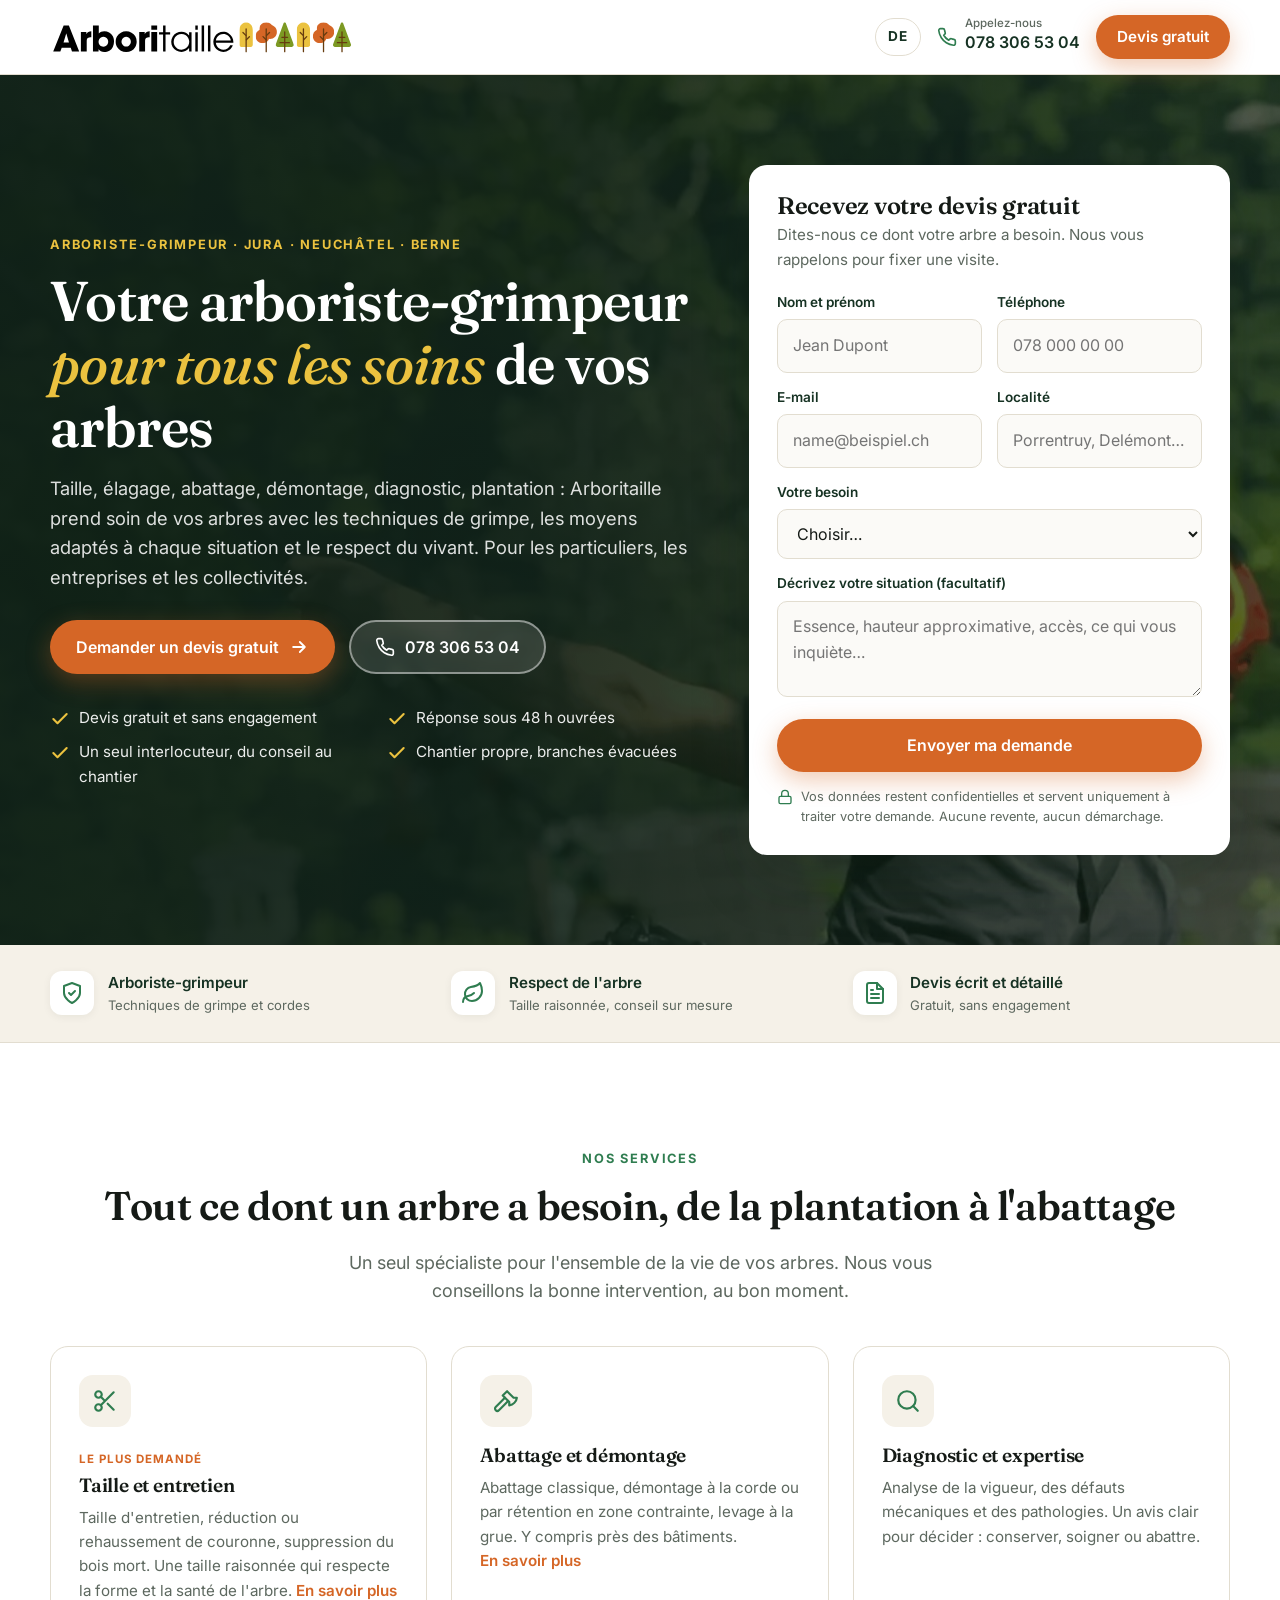
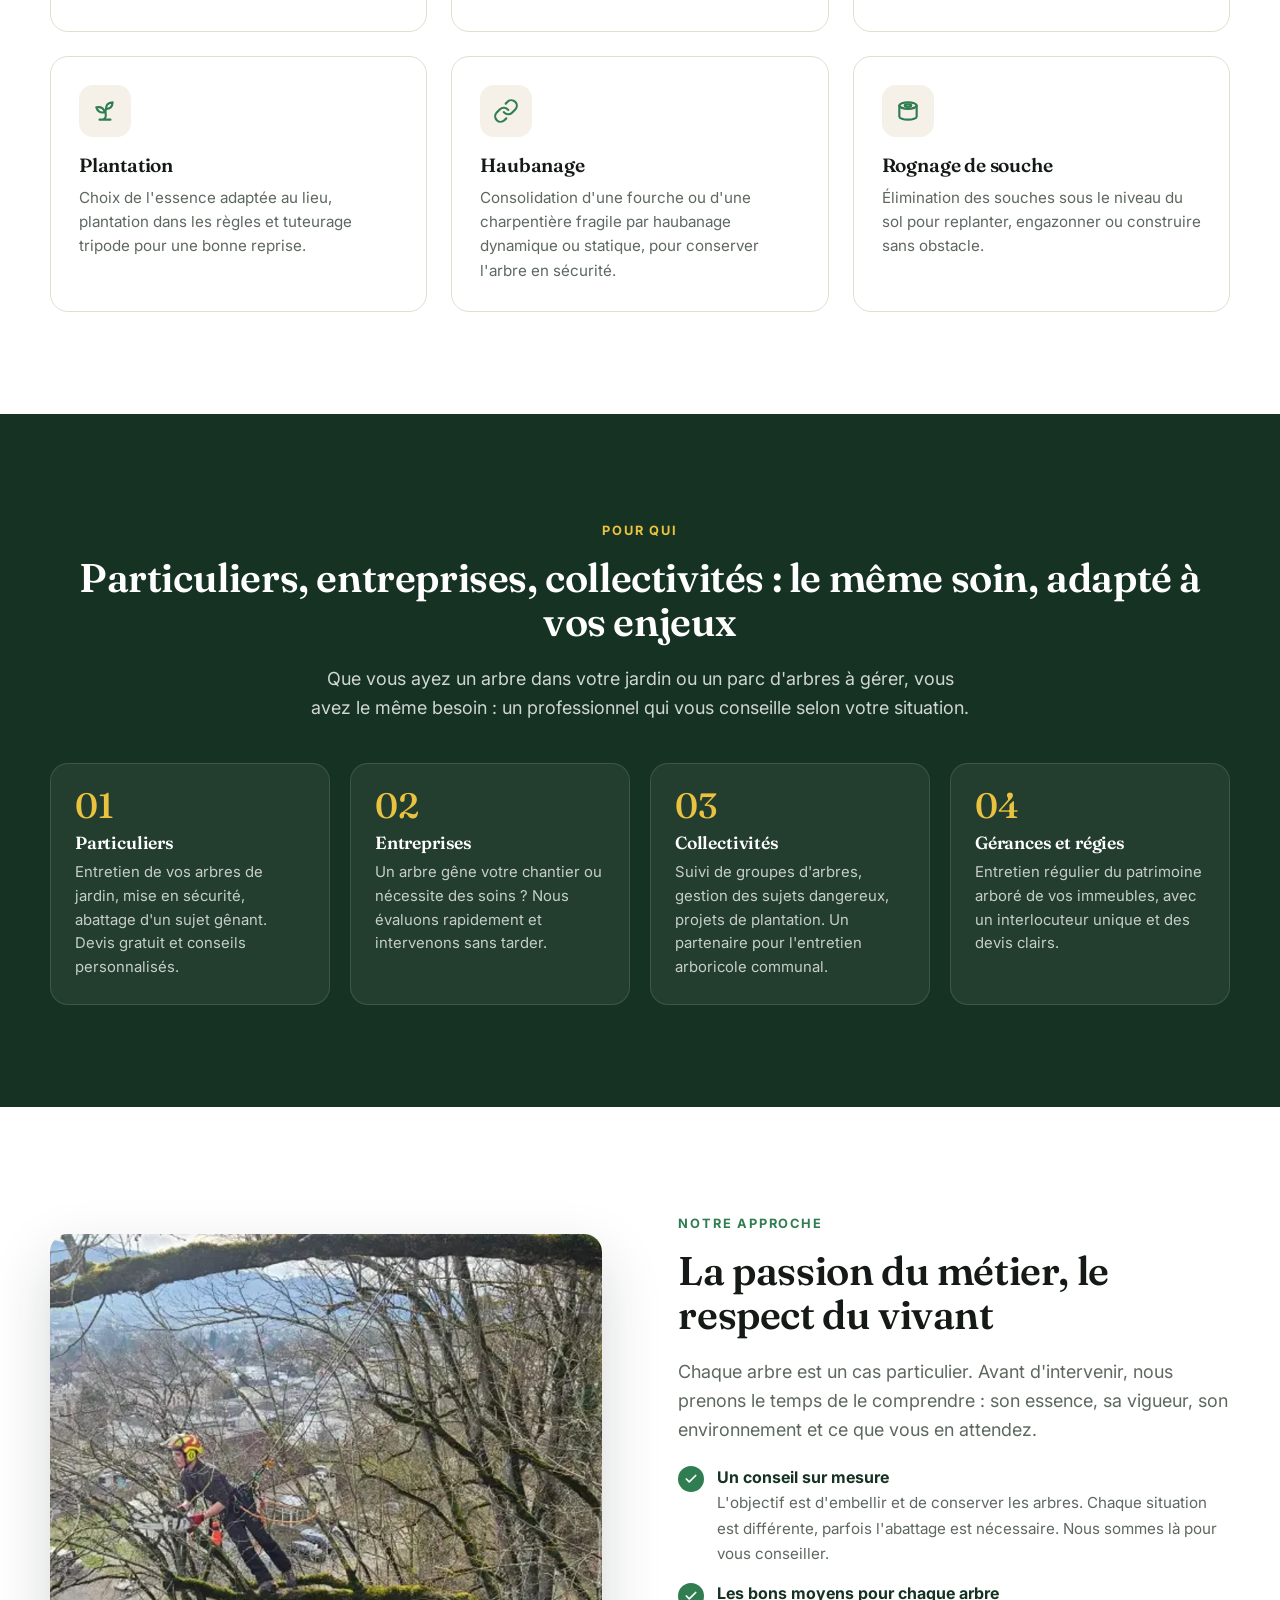
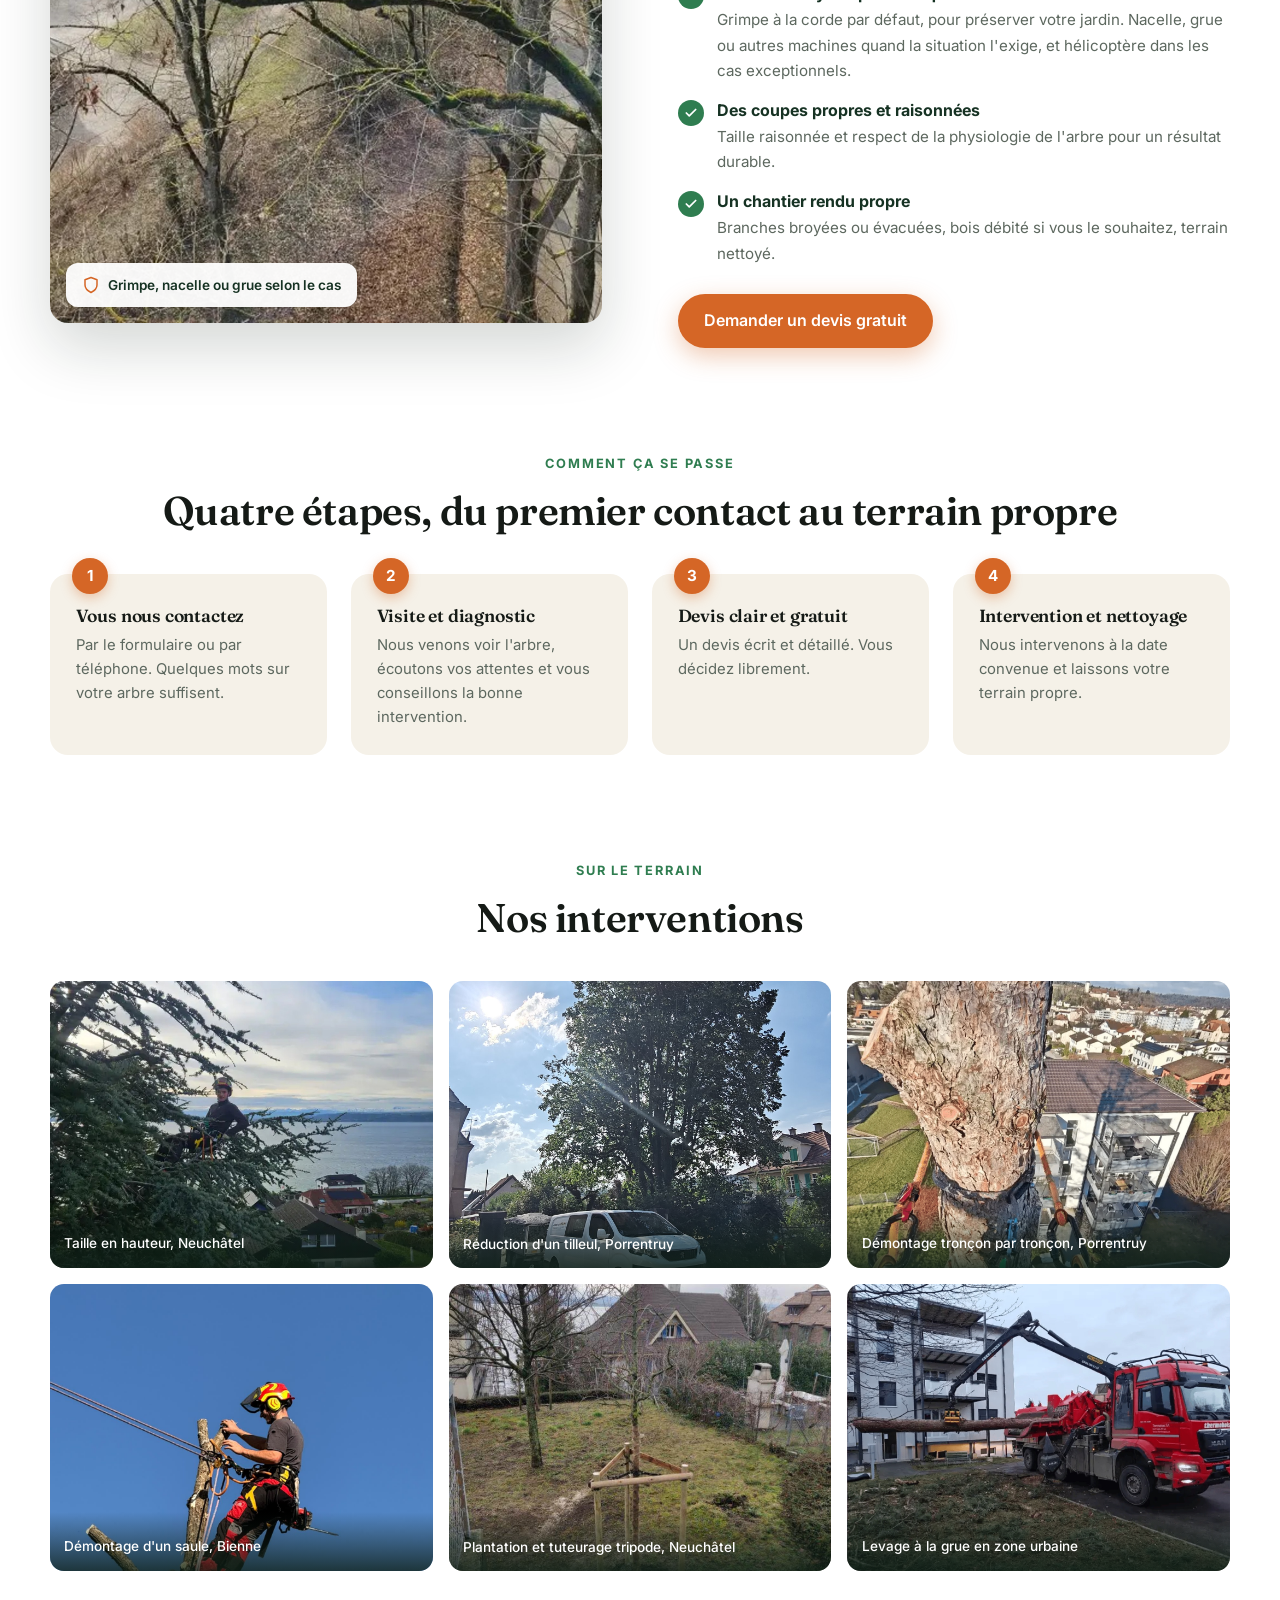
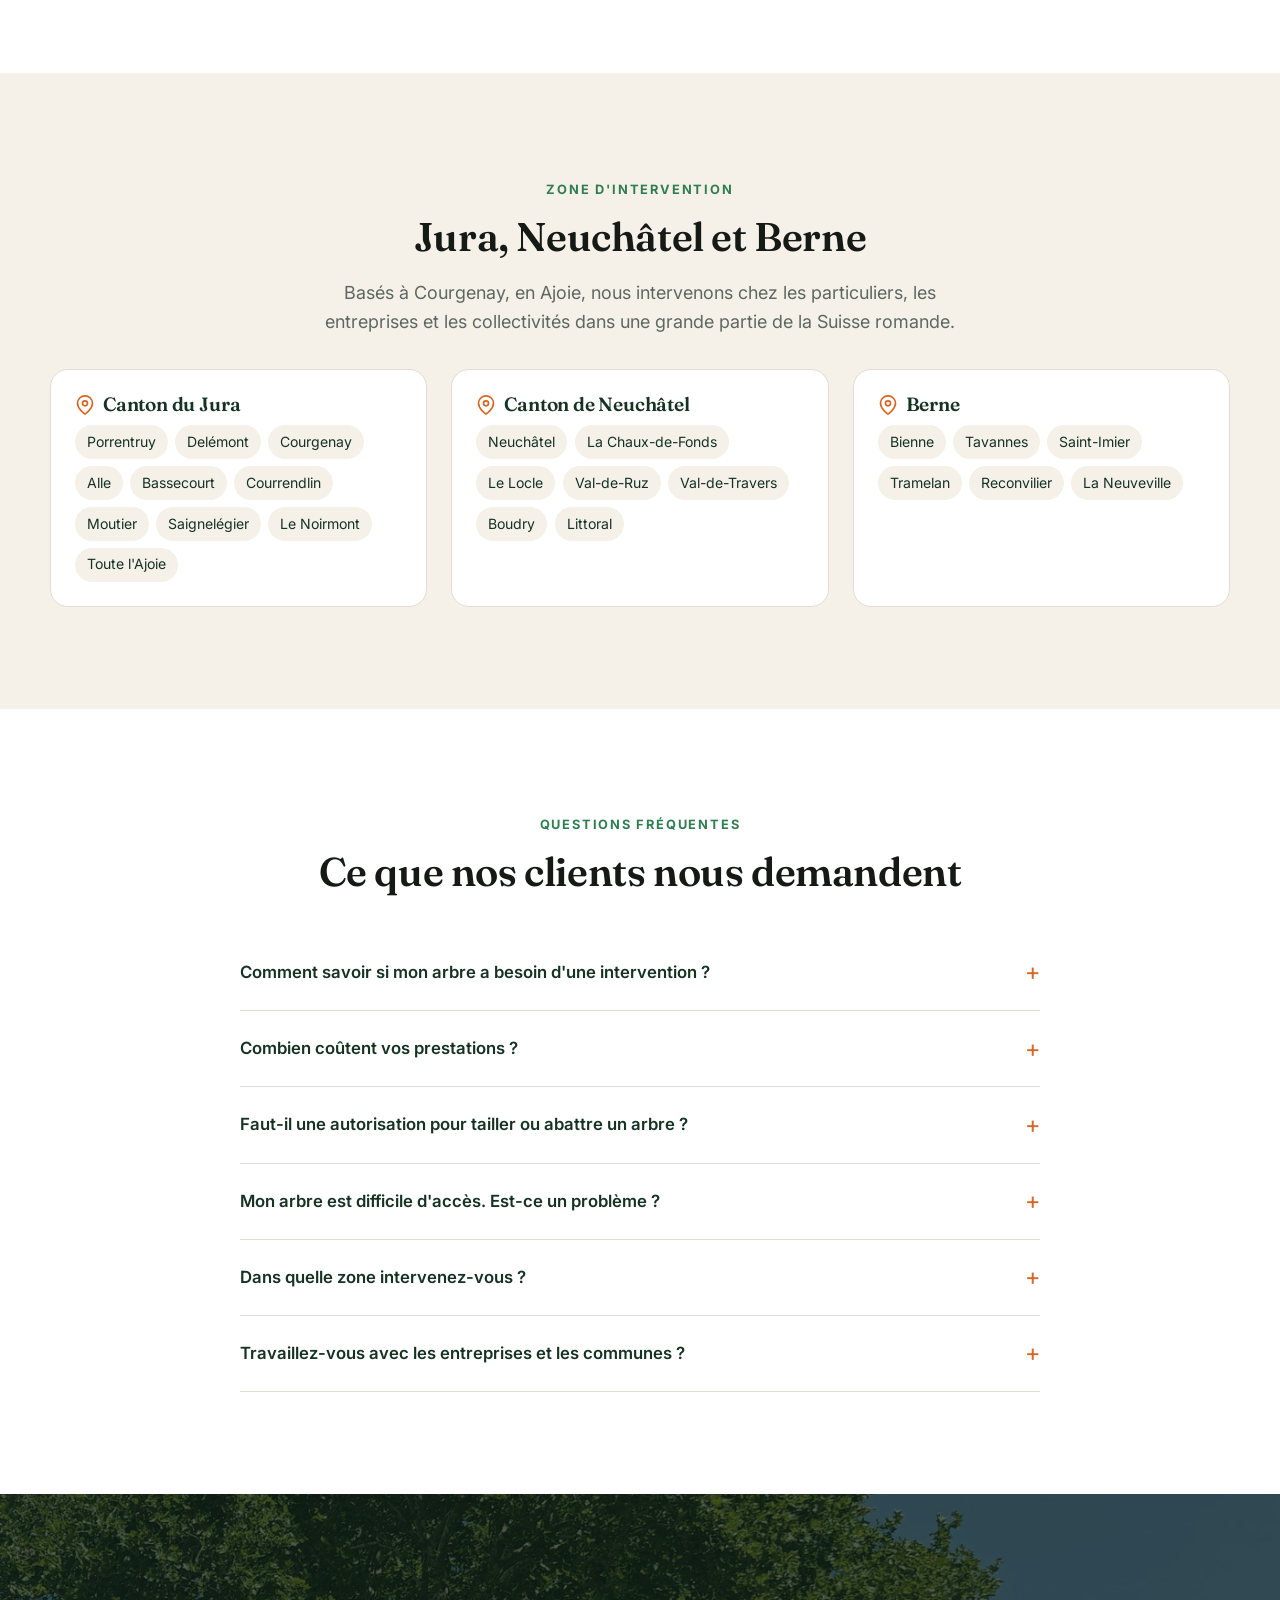
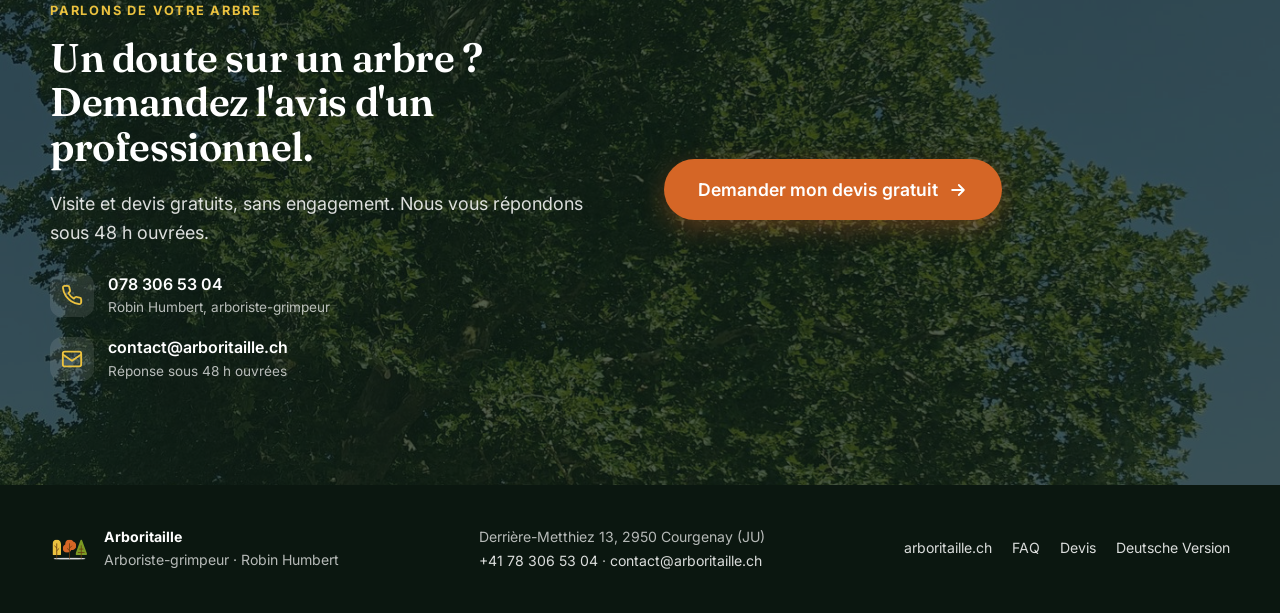
==== commit 76cb0268: "Deux variantes de pages FR : Arc jurassien (index/taille/abattage, pages d'origine) et Suisse romand" ====
--- a/index.html
+++ b/index.html
@@ -3,8 +3,8 @@
 <head>
 <meta charset="utf-8">
 <meta name="viewport" content="width=device-width, initial-scale=1">
-<title>Arboriste-grimpeur en Suisse romande – Taille, abattage, soins aux arbres | Arboritaille</title>
-<meta name="description" content="Arboritaille, arboriste-grimpeur : taille, élagage, abattage, démontage, diagnostic et plantation d'arbres. Visite et devis gratuits dans le Jura, à Neuchâtel, Bienne, Fribourg et dans le canton de Vaud.">
+<title>Arboriste-grimpeur Jura, Neuchâtel, Berne – Taille, abattage, soins aux arbres | Arboritaille</title>
+<meta name="description" content="Arboritaille, arboriste-grimpeur à Courgenay : taille, élagage, abattage, démontage, diagnostic et plantation d'arbres. Devis gratuit dans le Jura, Neuchâtel et Berne.">
 <meta name="robots" content="noindex, follow">
 <link rel="alternate" hreflang="fr-CH" href="https://page.arboritaille.ch/index.html">
 <link rel="alternate" hreflang="de-CH" href="https://page.arboritaille.ch/de/index.html">
@@ -40,7 +40,7 @@
   <img class="hero-bg" src="img/arboriste_grimpeur-19.jpg" alt="" fetchpriority="high" style="object-position:62% 30%">
   <div class="wrap">
     <div>
-      <span class="eyebrow" style="color:var(--yellow)"><span data-local>Arboriste-grimpeur · Suisse romande</span></span>
+      <span class="eyebrow" style="color:var(--yellow)">Arboriste-grimpeur · Jura · Neuchâtel · Berne</span>
       <h1>Votre arboriste-grimpeur <em>pour tous les soins</em> de vos arbres</h1>
       <p class="lead">Taille, élagage, abattage, démontage, diagnostic, plantation : Arboritaille prend soin de vos arbres avec les techniques de grimpe, les moyens adaptés à chaque situation et le respect du vivant. Pour les particuliers, les entreprises et les collectivités.</p>
       <div class="hero-actions">
@@ -66,7 +66,7 @@
         </div>
         <div class="field-row">
           <div class="field"><label for="email">E-mail</label><input id="email" name="Email" type="email" required autocomplete="email" placeholder="name@beispiel.ch"></div>
-          <div class="field"><label for="localite">Localité</label><input id="localite" name="Localité" type="text" required autocomplete="address-level2" placeholder="Lausanne, Neuchâtel, Bienne…"></div>
+          <div class="field"><label for="localite">Localité</label><input id="localite" name="Localité" type="text" required autocomplete="address-level2" placeholder="Porrentruy, Delémont…"></div>
         </div>
         <div class="field"><label for="besoin">Votre besoin</label>
           <select id="besoin" name="Besoin" required><option value="" disabled selected>Choisir…</option><option>Taille et entretien</option><option>Abattage ou démontage</option><option>Diagnostic / expertise d'un arbre</option><option>Plantation</option><option>Haubanage / consolidation</option><option>Rognage de souche</option><option>Je ne sais pas encore, j'ai besoin d'un conseil</option></select>
@@ -104,16 +104,12 @@
   <div class="gallery"><figure><img src="img/arboriste_grimpeur-3.jpg" alt="Arboriste-grimpeur au sommet d'un cèdre, lac de Neuchâtel en arrière-plan" loading="lazy"><figcaption>Taille en hauteur, Neuchâtel</figcaption></figure><figure><img src="img/reduction_tilleul_porrentruy.jpg" alt="Tilleul après réduction de couronne à Porrentruy" loading="lazy"><figcaption>Réduction d'un tilleul, Porrentruy</figcaption></figure><figure><img src="img/demontage_arbre_porrentruy.jpg" alt="Démontage d'un grand arbre à Porrentruy" loading="lazy"><figcaption>Démontage tronçon par tronçon, Porrentruy</figcaption></figure><figure><img src="img/demontage_saule_bienne.jpg" alt="Arboriste-grimpeur démontant un saule à Bienne" loading="lazy"><figcaption>Démontage d'un saule, Bienne</figcaption></figure><figure><img src="img/plantation_arbre.jpg" alt="Jeune arbre planté avec tuteurage tripode à Neuchâtel" loading="lazy"><figcaption>Plantation et tuteurage tripode, Neuchâtel</figcaption></figure><figure><img src="img/abattage_arbre_porrentruy-6.jpg" alt="Grue lors d'un abattage" loading="lazy"><figcaption>Levage à la grue en zone urbaine</figcaption></figure></div>
 </div></section>
 <section class="section zone" id="zone"><div class="wrap">
-  <div class="center"><span class="eyebrow">Zone d'intervention</span><h2>Du Jura au Léman, nous venons chez vous</h2><p class="lead">Jura, Neuchâtel, Bienne, Soleure et Bâle, Fribourg, et le canton de Vaud jusqu'à Lausanne et la Riviera. La visite sur place reste offerte.</p></div>
-  <div class="zone-map-box"><svg class="zone-map" viewBox="-24 -24 848 952" xmlns="http://www.w3.org/2000/svg" role="img" aria-label="Carte de la zone d'intervention : Jura, Neuchâtel, Bienne, Fribourg et Vaud, avec Lausanne, Neuchâtel et Bienne">
-<g class="map-land"><path class="map-canton" data-canton="ju" d="M400,267 411,271 417,264 423,283 448,268 453,263 455,256 461,254 463,259 471,258 476,264 485,249 500,247 513,222 519,218 518,213 520,209 530,205 530,209 533,207 535,210 535,214 540,214 543,209 572,205 565,196 568,194 567,191 568,188 579,184 580,176 577,172 580,171 576,168 600,167 602,172 620,175 670,173 681,185 671,189 672,193 674,193 672,199 676,205 689,197 701,199 700,170 704,165 674,168 674,165 679,164 677,159 694,151 712,153 717,158 747,158 758,162 773,152 792,145 776,145 779,136 789,127 782,125 782,115 772,111 773,106 740,107 728,99 726,101 726,99 712,99 715,95 714,88 705,86 704,80 700,81 697,73 682,71 673,59 665,58 666,51 641,55 622,67 615,52 594,55 580,49 584,36 584,29 591,12 598,10 597,8 576,11 557,0 548,7 538,7 528,13 520,7 495,0 477,8 481,14 479,22 483,26 482,30 487,29 486,38 488,40 481,45 471,45 467,55 454,57 453,78 439,80 442,81 441,85 437,86 440,93 423,105 421,121 434,116 445,119 473,115 485,112 495,105 506,108 506,113 514,114 516,122 514,125 521,128 512,142 492,144 496,152 491,163 485,167 474,166 472,170 459,170 455,174 461,187 458,203 463,209 422,243 418,255Z"><title>Jura</title></path><path class="map-canton" data-canton="ne" d="M176,461 194,491 191,523 195,526 203,526 226,519 234,510 254,499 283,493 294,475 334,455 336,459 332,479 345,488 345,497 340,509 353,507 366,521 430,463 448,441 488,414 509,420 501,399 505,391 505,379 535,356 529,343 534,338 534,335 528,327 518,324 509,316 503,321 500,314 509,304 504,302 454,316 448,313 414,335 417,321 422,317 426,299 409,271 381,299 345,316 348,325 345,331 337,330 324,338 327,340 326,344 318,350 333,363 321,374 310,375 300,382 286,405 278,410 264,410 253,418 216,431 211,424 188,453Z"><title>Neuchâtel</title></path><path class="map-canton" data-canton="fr" d="M346,541 366,563 370,564 364,572 368,569 391,586 410,573 412,579 421,584 436,577 438,580 449,560 443,555 438,561 435,559 438,554 435,544 436,536 449,521 439,511 430,515 428,512 444,507 438,499 430,497 413,476ZM349,618 357,630 369,616 370,606 363,603ZM371,620 374,623 381,622 393,615 411,624 422,604 413,594 410,595 410,591 403,584 402,591 393,599 386,613 374,615ZM375,744 385,741 385,736 390,742 396,744 403,737 413,742 418,752 421,750 424,755 426,750 433,748 431,752 433,755 426,758 413,773 411,779 407,771 394,774 391,774 391,769 383,784 404,809 412,809 414,803 430,788 430,798 433,793 438,794 451,803 462,803 472,811 473,819 477,824 475,826 475,835 483,845 478,853 480,854 497,847 499,835 520,814 542,815 554,805 561,797 568,781 576,781 592,767 601,778 610,765 627,756 641,737 651,741 655,739 658,733 662,731 659,724 661,711 658,707 658,695 667,691 663,680 676,680 682,693 685,686 693,679 689,680 690,668 693,664 691,660 695,652 689,650 685,645 676,645 678,634 655,630 651,626 649,614 653,606 653,597 646,586 653,577 652,570 657,557 662,552 662,542 668,538 652,522 658,519 660,514 668,518 664,520 665,522 672,524 678,521 683,513 680,503 680,494 665,489 645,489 640,492 629,485 616,485 613,481 606,486 601,482 590,483 601,476 599,466 603,461 597,452 602,449 602,438 593,433 604,430 604,427 616,416 608,409 611,405 606,398 599,399 572,415 537,423 509,420 521,427 519,431 519,439 518,439 520,448 519,453 538,479 534,482 535,486 528,487 531,488 522,494 521,500 524,499 525,506 507,527 503,523 509,515 503,511 506,505 496,499 491,505 486,504 483,501 492,492 477,476 480,468 468,464 448,441 430,463 449,484 445,489 453,492 468,511 470,510 464,499 472,494 476,498 481,505 475,511 475,524 481,529 478,532 483,539 479,546 471,545 468,541 463,552 469,562 463,569 463,574 453,579 449,584 451,587 443,596 440,594 437,597 438,601 449,601 454,609 452,617 429,639 426,649 412,659 417,665 413,672 414,676 407,680 396,674 388,686 377,685 379,687 376,697 379,702 380,717ZM605,459 606,464 615,460 615,453 613,452Z"><title>Fribourg</title></path><path class="map-canton" data-canton="be" d="M792,145 773,152 758,162 747,158 717,158 712,153 694,151 677,159 679,164 674,165 674,168 704,165 700,170 701,199 689,197 676,205 672,199 674,193 672,193 671,189 681,185 670,173 620,175 602,172 600,167 576,168 580,171 577,172 580,176 579,184 568,188 567,191 568,194 565,196 572,205 543,209 540,214 535,214 535,210 533,207 530,209 530,205 520,209 518,213 519,218 513,222 500,247 485,249 476,264 471,258 463,259 461,254 455,256 453,263 448,268 423,283 417,264 412,269 411,271 426,299 422,317 417,321 414,335 448,313 454,316 504,302 509,304 500,314 503,321 509,316 518,324 528,327 534,335 534,338 529,343 535,356 545,351 550,344 560,337 556,332 565,325 562,318 572,309 594,299 597,297 591,294 603,288 625,269 635,269 647,262 647,265 655,259 678,256 679,253 673,248 672,241 676,238 673,229 685,228 714,211 717,209 715,200 728,193 742,192 758,173 778,168 786,158 787,150ZM792,145 798,144 800,140 794,129 789,127 779,136 776,145ZM597,297 605,302 614,296 613,300 622,299 626,306 635,298 633,294 642,292 643,286 648,285 651,282 651,277 658,273 649,271 647,262 635,269 625,269 611,280 623,279 618,286Z"><title>Bienne et environs</title></path><path class="map-canton" data-canton="vd" d="M254,742 258,741 259,743 257,745 263,746 259,763 262,768 267,770 271,768 271,763 275,764 275,776 272,781 268,785 262,782 259,787 260,840 290,840 289,796 297,793 307,778 318,768 322,770 334,740 323,739 312,727 308,729 301,722 301,727 293,732 297,734 299,744 291,748 286,741 277,739 276,731 266,727 260,730ZM228,757 241,768 242,776 238,781 238,792 235,794 238,795 235,798 234,839 260,840 259,787 262,782 268,785 272,781 275,776 275,764 271,763 271,768 267,770 262,768 259,763 263,746 257,745 259,743 258,741 255,743 256,736 254,745 243,748 239,755ZM289,796 290,840 313,841 368,857 377,826 377,816 382,816 382,805 391,794 383,784 387,775 391,769 391,774 394,774 407,771 411,780 415,769 426,758 433,755 431,752 433,748 426,750 424,755 421,750 418,752 410,740 403,737 396,744 390,742 385,736 385,741 376,745 378,730 376,724 370,723 371,720 367,719 368,712 359,708 355,725 341,737 336,739 331,735 331,729 328,729 326,739 334,740 322,770 318,768 307,778 297,793ZM368,857 421,876 451,878 474,859 499,850 500,852 495,858 496,866 523,863 527,867 529,881 540,871 544,872 556,881 562,900 573,898 589,904 593,901 601,882 602,871 592,857 594,852 609,851 611,843 614,841 611,838 613,831 610,815 616,814 614,808 621,802 623,787 622,774 617,767 616,761 601,778 592,767 576,781 566,783 561,798 543,814 520,814 499,835 497,847 480,854 478,853 483,845 475,835 475,826 477,824 473,819 472,811 462,803 451,803 438,794 433,793 430,798 430,788 414,803 412,809 404,809 397,802 394,794 388,795 381,806 384,812 382,816 377,816 377,826ZM0,743 33,777 43,777 53,785 61,785 72,766 87,756 90,746 103,736 105,732 102,730 122,711 118,709 124,700 131,697 131,669 135,667 141,672 157,666 177,678 191,667 217,666 218,661 222,660 226,654 234,651 240,652 240,672 248,671 253,676 259,673 261,665 261,651 271,652 281,647 284,652 286,644 281,644 278,639 280,633 284,633 287,628 287,618 290,609 305,627 304,633 309,635 317,624 324,621 323,628 326,630 339,630 340,622 347,615 349,618 361,608 365,595 376,578 368,569 364,572 370,564 366,563 346,541 366,521 353,507 340,509 345,497 345,488 332,479 336,459 334,455 294,475 283,493 261,496 241,506 226,519 203,526 191,523 182,538 181,551 175,554 178,563 190,573 187,584 180,591 179,594 156,605 152,609 154,613 150,619 141,621 143,625 137,625 132,632 94,651 64,685 38,708 37,711 16,726ZM217,695 222,701 220,706 224,708 223,718 226,725 229,725 230,731 227,733 229,741 226,750 230,756 239,755 243,748 254,745 255,737 258,737 260,730 265,727 276,731 277,739 286,741 290,748 299,744 297,734 293,732 301,727 301,722 326,739 331,718 343,706 345,692 356,683 355,679 356,673 349,663 358,664 365,658 366,650 373,655 381,643 376,640 373,643 368,639 381,622 373,623 371,620 374,615 370,615 357,630 347,615 340,622 339,630 326,630 323,628 324,621 317,624 309,635 304,633 305,627 290,609 287,618 287,628 284,633 280,633 278,639 281,644 286,644 284,652 281,647 271,652 261,651 259,673 249,676 239,693 224,690 223,695ZM328,729 331,729 331,735 336,739 341,737 355,725 359,708 368,712 367,719 371,720 370,723 378,723 379,706 376,697 379,688 377,685 388,686 396,674 407,680 415,675 413,672 417,665 412,659 426,649 429,639 452,617 454,609 449,601 438,601 437,597 440,594 443,596 451,587 449,584 453,579 463,574 463,569 469,562 463,552 468,541 471,545 479,546 483,539 478,532 481,529 475,524 475,511 481,505 476,498 472,494 464,499 470,510 468,511 453,492 445,489 449,484 430,463 413,476 430,497 438,499 444,507 428,512 430,515 439,511 449,521 436,536 435,544 438,554 435,559 438,561 443,555 449,561 444,566 438,580 436,577 421,584 412,579 410,573 391,586 380,575 374,580 362,602 370,606 369,616 386,614 393,599 402,591 403,584 410,591 410,595 413,594 422,604 414,617 413,624 389,616 370,635 369,641 373,643 376,640 381,643 380,646 373,655 366,650 365,658 358,664 349,663 356,673 355,679 356,683 345,692 343,706 331,718ZM448,441 468,464 480,468 477,476 492,492 483,501 486,504 491,505 496,499 506,505 503,511 509,515 503,523 507,527 525,506 524,499 521,500 522,494 531,488 528,487 535,486 534,482 538,479 519,453 520,448 518,439 519,439 519,431 521,427 515,422 488,414Z"><title>Vaud</title></path></g>
-<g class="map-water"><path d="M21,1039 24,1041 34,1035 32,1032 36,1032 45,1014 44,1007 48,993 54,992 68,973 72,966 71,961 78,956 80,945 89,933 91,924 105,912 115,909 117,907 131,910 136,925 149,932 153,932 165,916 175,916 201,904 204,898 204,890 220,880 238,888 288,879 336,878 372,890 380,889 393,896 402,893 408,896 410,893 409,889 424,888 424,884 426,887 425,884 427,888 442,889 449,876 444,864 437,860 435,853 422,851 418,846 410,847 406,838 397,836 395,830 366,825 347,813 335,815 323,806 310,801 282,801 281,798 272,794 268,794 263,789 244,798 233,798 226,793 217,791 213,799 206,802 203,811 196,811 192,816 192,821 185,825 170,829 160,837 148,832 129,835 125,839 124,843 114,849 107,860 99,866 98,873 94,880 94,887 90,892 81,890 75,895 58,917 53,926 48,949 33,968 34,974 33,973 31,979 33,986 31,995 28,994 23,1003 21,1023 24,1027 24,1035Z"/><path d="M287,564 292,573 297,576 304,575 324,564 323,562 339,558 338,557 355,561 367,549 370,549 369,547 372,545 370,546 378,537 409,516 431,490 430,483 432,487 430,483 433,487 445,479 444,482 446,479 448,480 451,478 448,476 461,466 461,463 462,462 462,464 465,463 479,447 502,433 508,421 502,419 508,420 514,414 507,402 501,399 495,406 498,400 492,402 478,395 466,401 463,407 423,422 418,427 416,448 403,453 398,463 380,471 365,491 358,495 351,513Z"/><path d="M527,360 532,367 540,364 541,366 561,352 565,342 568,345 568,347 542,368 550,374 576,364 584,356 584,351 586,354 591,347 608,309 616,299 614,296 608,299 584,323 551,343 546,351Z"/><path d="M504,468 512,479 522,480 533,473 536,466 541,467 550,460 560,448 554,439 549,437 523,450Z"/></g>
-<g class="map-cities"><g class="map-city" data-canton="vd"><circle cx="286" cy="788" r="10"/><text x="270" y="796" text-anchor="end">Lausanne</text></g><g class="map-city" data-canton="ne"><circle cx="448" cy="412" r="10"/><text x="432" y="420" text-anchor="end">Neuchâtel</text></g><g class="map-city" data-canton="be"><circle cx="622" cy="294" r="10"/><text x="638" y="302" text-anchor="start">Bienne</text></g></g>
-</svg><p class="zone-you" data-local-zone hidden></p></div>
+  <div class="center"><span class="eyebrow">Zone d'intervention</span><h2>Jura, Neuchâtel et Berne</h2><p class="lead">Basés à Courgenay, en Ajoie, nous intervenons chez les particuliers, les entreprises et les collectivités dans une grande partie de la Suisse romande.</p></div>
+  <div class="zone-grid"><div class="zone-col"><h3><svg viewBox="0 0 24 24" fill="none" stroke="currentColor" stroke-width="2" stroke-linecap="round" stroke-linejoin="round"><path d="M21 10c0 7-9 13-9 13s-9-6-9-13a9 9 0 0 1 18 0z"/><circle cx="12" cy="10" r="3"/></svg>Canton du Jura</h3><ul><li>Porrentruy</li><li>Delémont</li><li>Courgenay</li><li>Alle</li><li>Bassecourt</li><li>Courrendlin</li><li>Moutier</li><li>Saignelégier</li><li>Le Noirmont</li><li>Toute l'Ajoie</li></ul></div><div class="zone-col"><h3><svg viewBox="0 0 24 24" fill="none" stroke="currentColor" stroke-width="2" stroke-linecap="round" stroke-linejoin="round"><path d="M21 10c0 7-9 13-9 13s-9-6-9-13a9 9 0 0 1 18 0z"/><circle cx="12" cy="10" r="3"/></svg>Canton de Neuchâtel</h3><ul><li>Neuchâtel</li><li>La Chaux-de-Fonds</li><li>Le Locle</li><li>Val-de-Ruz</li><li>Val-de-Travers</li><li>Boudry</li><li>Littoral</li></ul></div><div class="zone-col"><h3><svg viewBox="0 0 24 24" fill="none" stroke="currentColor" stroke-width="2" stroke-linecap="round" stroke-linejoin="round"><path d="M21 10c0 7-9 13-9 13s-9-6-9-13a9 9 0 0 1 18 0z"/><circle cx="12" cy="10" r="3"/></svg>Berne</h3><ul><li>Bienne</li><li>Tavannes</li><li>Saint-Imier</li><li>Tramelan</li><li>Reconvilier</li><li>La Neuveville</li></ul></div></div>
 </div></section>
 <section class="section" id="faq"><div class="wrap">
   <div class="center"><span class="eyebrow">Questions fréquentes</span><h2>Ce que nos clients nous demandent</h2></div>
-  <div class="faq"><details><summary>Comment savoir si mon arbre a besoin d'une intervention ?</summary><p>Bois mort dans la couronne, branches qui touchent une toiture, champignons au pied, tronc penché ou fissuré, feuillage clairsemé : autant de signes à ne pas ignorer. Une visite gratuite permet de trancher.</p></details><details><summary>Combien coûtent vos prestations ?</summary><p>Chaque arbre est différent : hauteur, essence, accès, type d'intervention et évacuation du bois font varier le prix. C'est pourquoi nous nous déplaçons gratuitement pour établir un devis écrit et précis.</p></details><details><summary>Faut-il une autorisation pour tailler ou abattre un arbre ?</summary><p>Une taille d'entretien ne nécessite en général aucune démarche. L'abattage, ou une intervention sur un arbre protégé, peut être soumis à autorisation communale. Nous vous guidons dans la démarche.</p></details><details><summary>Mon arbre est difficile d'accès. Est-ce un problème ?</summary><p>Non. Nous travaillons en grimpe, à la corde, ce qui permet d'accéder aux jardins clos, terrains en pente et cours intérieures. Quand c'est nécessaire, nous mobilisons une nacelle, une grue ou d'autres machines, et dans des cas très particuliers un hélicoptère.</p></details><details><summary>Dans quelle zone intervenez-vous ?</summary><p>Dans le canton du Jura, à Neuchâtel, Bienne, Soleure et Bâle, dans le canton de Fribourg et dans le canton de Vaud, d'Yverdon à Lausanne et à la Riviera. La visite sur place reste offerte.</p></details><details><summary>Travaillez-vous avec les entreprises et les communes ?</summary><p>Oui. Nous accompagnons les entreprises sur leurs chantiers et les collectivités pour la gestion de leur patrimoine arboré : suivi, sécurité, plantations.</p></details></div>
+  <div class="faq"><details><summary>Comment savoir si mon arbre a besoin d'une intervention ?</summary><p>Bois mort dans la couronne, branches qui touchent une toiture, champignons au pied, tronc penché ou fissuré, feuillage clairsemé : autant de signes à ne pas ignorer. Une visite gratuite permet de trancher.</p></details><details><summary>Combien coûtent vos prestations ?</summary><p>Chaque arbre est différent : hauteur, essence, accès, type d'intervention et évacuation du bois font varier le prix. C'est pourquoi nous nous déplaçons gratuitement pour établir un devis écrit et précis.</p></details><details><summary>Faut-il une autorisation pour tailler ou abattre un arbre ?</summary><p>Une taille d'entretien ne nécessite en général aucune démarche. L'abattage, ou une intervention sur un arbre protégé, peut être soumis à autorisation communale. Nous vous guidons dans la démarche.</p></details><details><summary>Mon arbre est difficile d'accès. Est-ce un problème ?</summary><p>Non. Nous travaillons en grimpe, à la corde, ce qui permet d'accéder aux jardins clos, terrains en pente et cours intérieures. Quand c'est nécessaire, nous mobilisons une nacelle, une grue ou d'autres machines, et dans des cas très particuliers un hélicoptère.</p></details><details><summary>Dans quelle zone intervenez-vous ?</summary><p>Dans tout le canton du Jura, le canton de Neuchâtel et Berne.</p></details><details><summary>Travaillez-vous avec les entreprises et les communes ?</summary><p>Oui. Nous accompagnons les entreprises sur leurs chantiers et les collectivités pour la gestion de leur patrimoine arboré : suivi, sécurité, plantations.</p></details></div>
 </div></section>
 <section class="section cta">
   <img class="cta-bg" src="img/entretien_platanes_porrentruy.jpg" alt="" loading="lazy">
@@ -151,20 +147,7 @@
   </div>
 </footer>
 
-<script>
-(function(){try{
-var q=new URLSearchParams(location.search),id=q.get('loi')||q.get('loc');
-if(!id||!/^\d+$/.test(id))return;
-var s=document.createElement('script');s.src='geo.js';s.async=true;
-s.onload=function(){var G=window.ARBO_GEO||{},n=parseInt(id,10),c=null;
-for(var k in G){if(G[k].indexOf(n)>-1){c=k;break;}}
-if(!c)return;
-var L={vd:'Canton de Vaud',fr:'Canton de Fribourg',ne:'Canton de Neuchâtel',ju:'Canton du Jura',be:'Bienne et environs',bs:'Bâle et environs',so:'Soleure et environs'};
-document.querySelectorAll('[data-local]').forEach(function(e){e.textContent='Arboriste-grimpeur · '+L[c];});
-document.querySelectorAll('[data-canton]').forEach(function(e){if(e.getAttribute('data-canton')===c)e.classList.add('is-you');});
-var z=document.querySelector('[data-local-zone]');if(z){z.textContent='Vous êtes dans la zone : '+L[c]+'. Nous nous déplaçons chez vous pour la visite.';z.hidden=false;}
-};document.head.appendChild(s);}catch(e){}})();
-</script>
+
 <div class="callbar">
   <a class="btn btn-outline" href="tel:+41783065304"><svg viewBox="0 0 24 24" fill="none" stroke="currentColor" stroke-width="2" stroke-linecap="round" stroke-linejoin="round"><path d="M22 16.92v3a2 2 0 0 1-2.18 2 19.8 19.8 0 0 1-8.63-3.07 19.5 19.5 0 0 1-6-6A19.8 19.8 0 0 1 2.12 4.18 2 2 0 0 1 4.11 2h3a2 2 0 0 1 2 1.72c.13.96.36 1.9.7 2.81a2 2 0 0 1-.45 2.11L8.09 9.91a16 16 0 0 0 6 6l1.27-1.27a2 2 0 0 1 2.11-.45c.91.34 1.85.57 2.81.7A2 2 0 0 1 22 16.92z"/></svg> Appeler</a>
   <a class="btn btn-primary" href="#devis">Devis gratuit</a>
